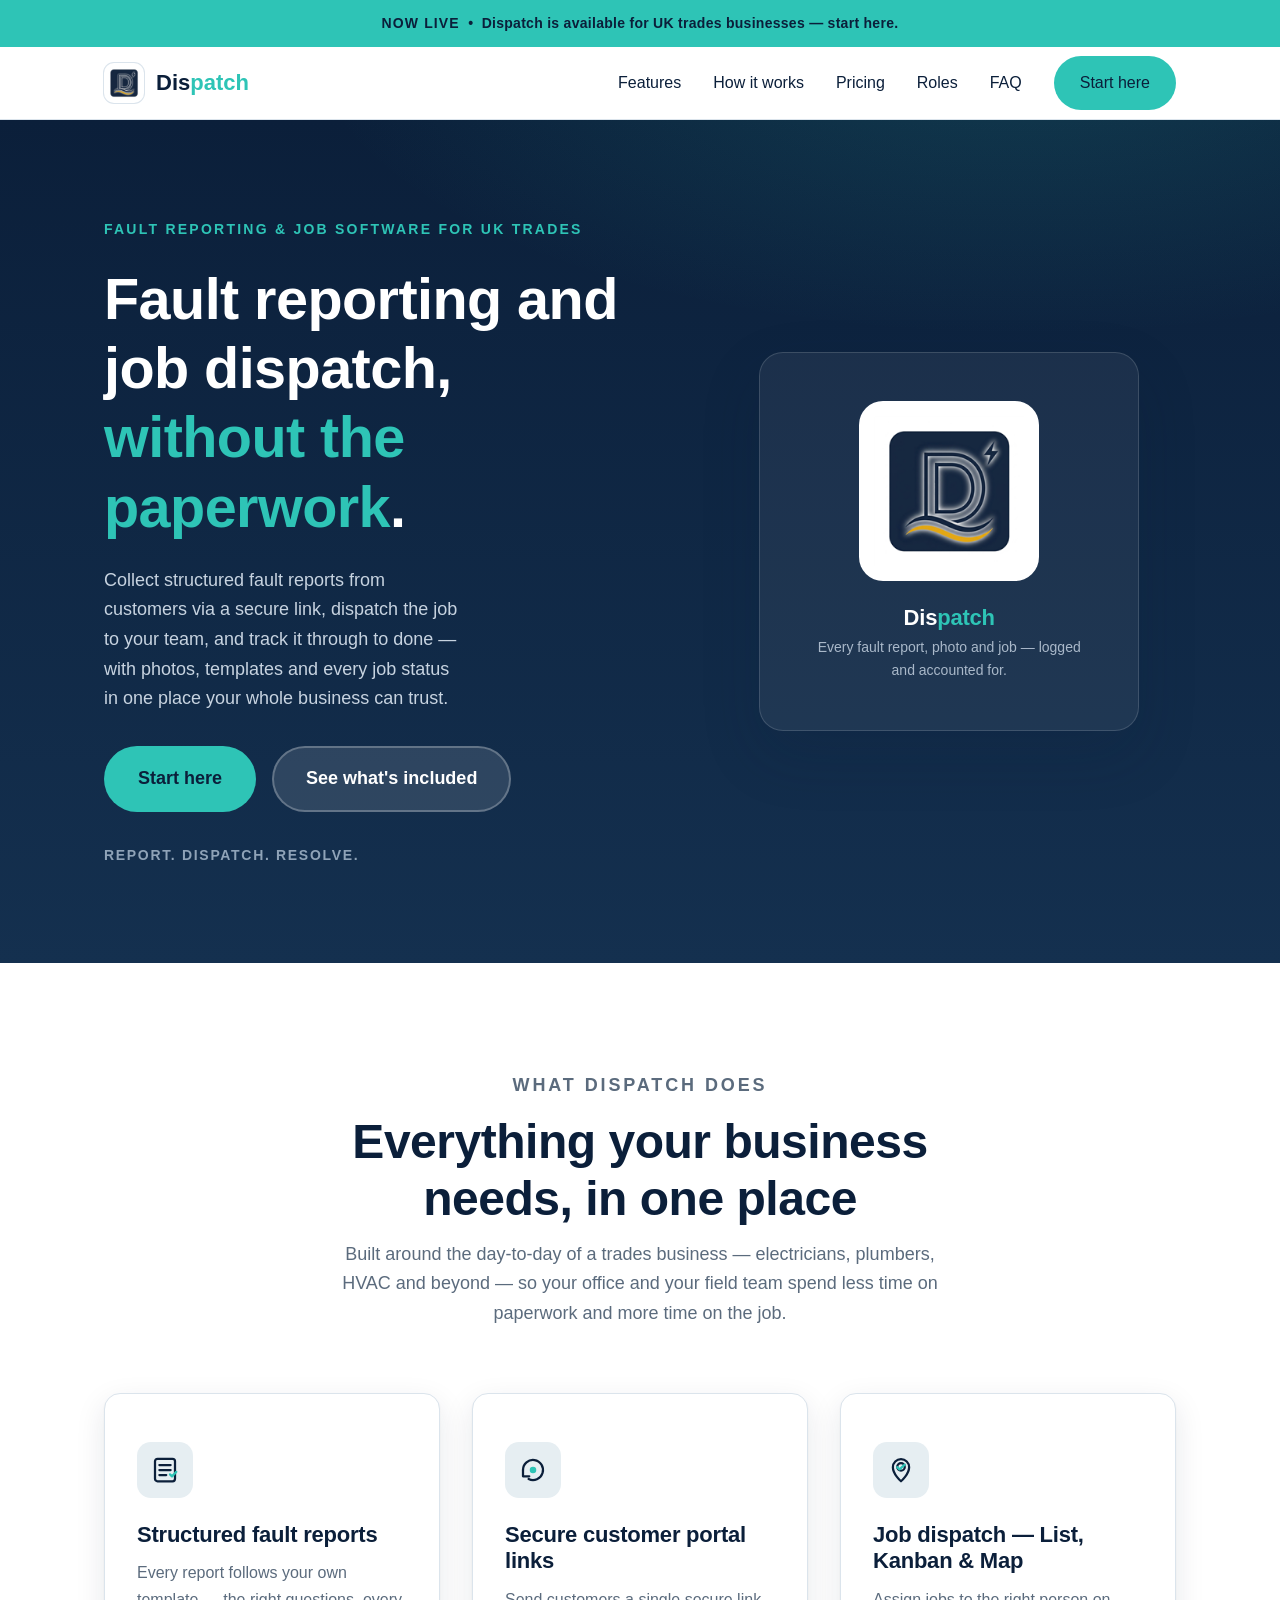
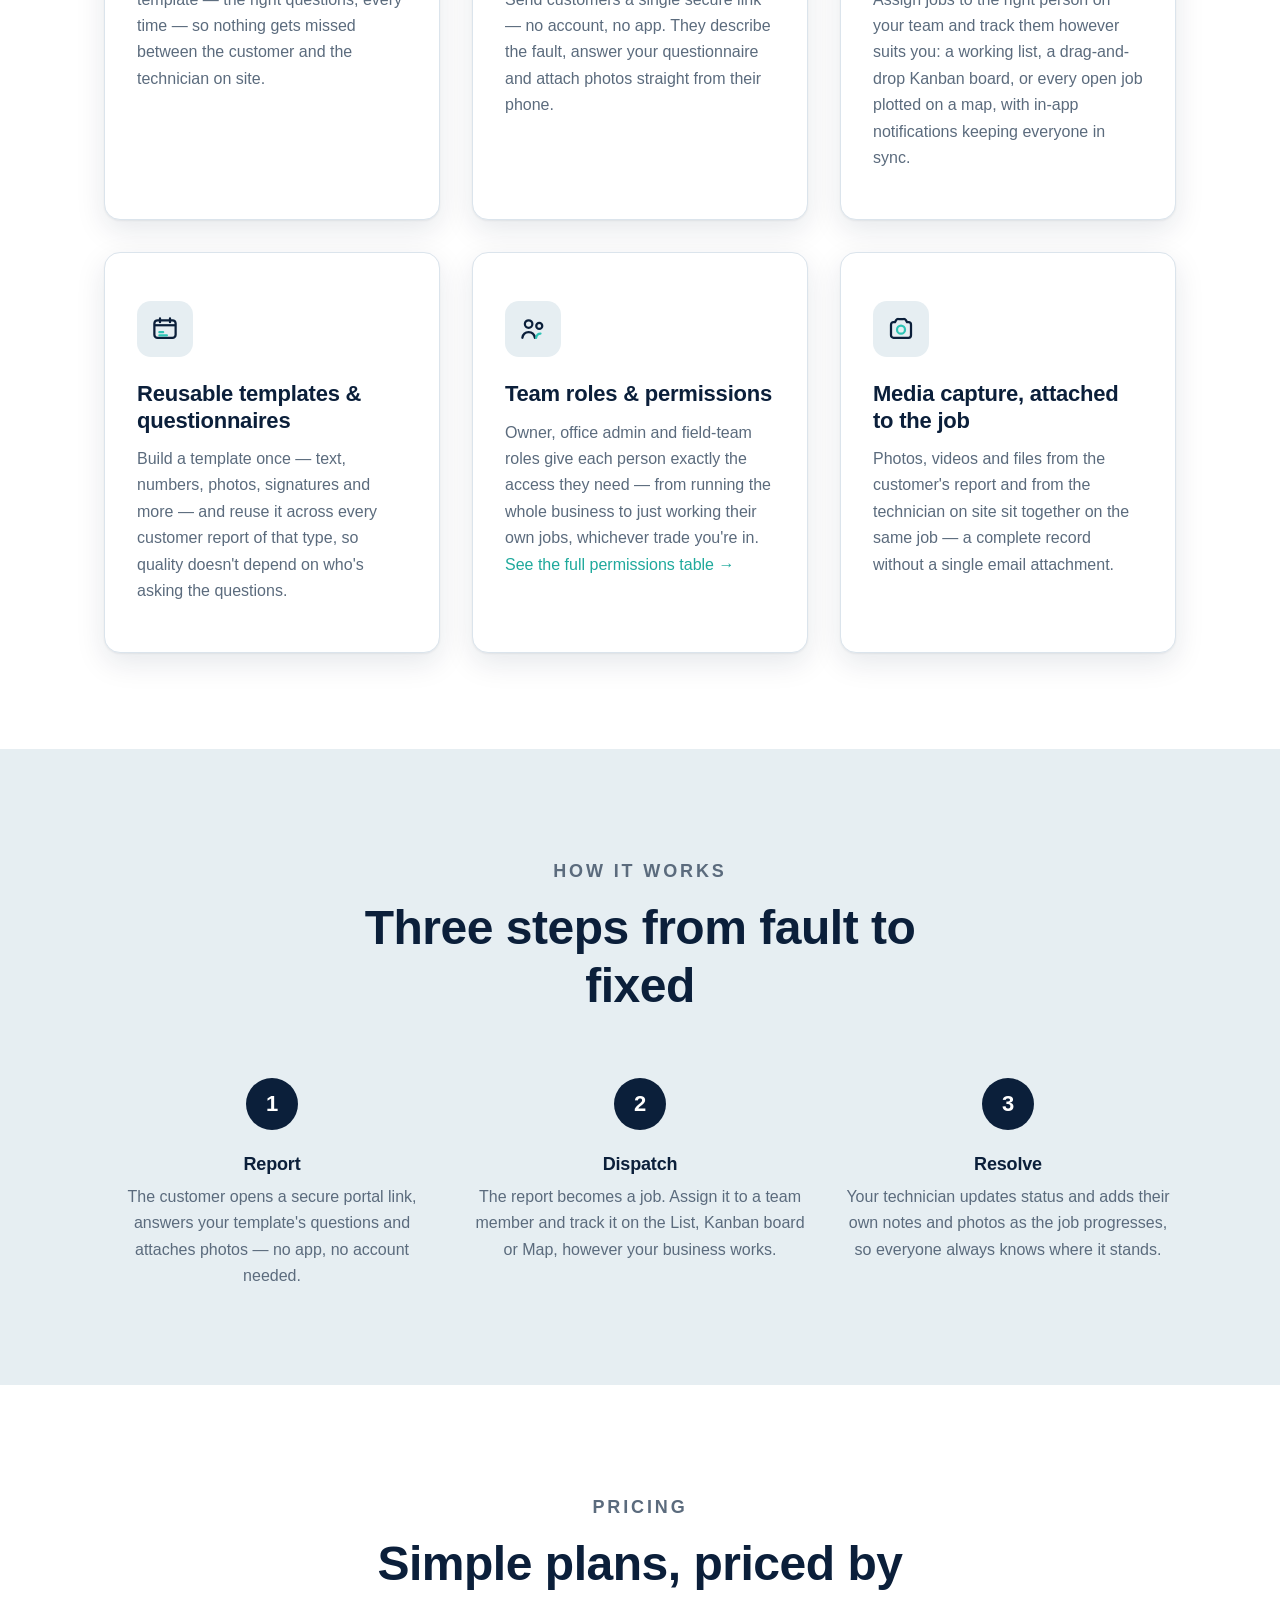
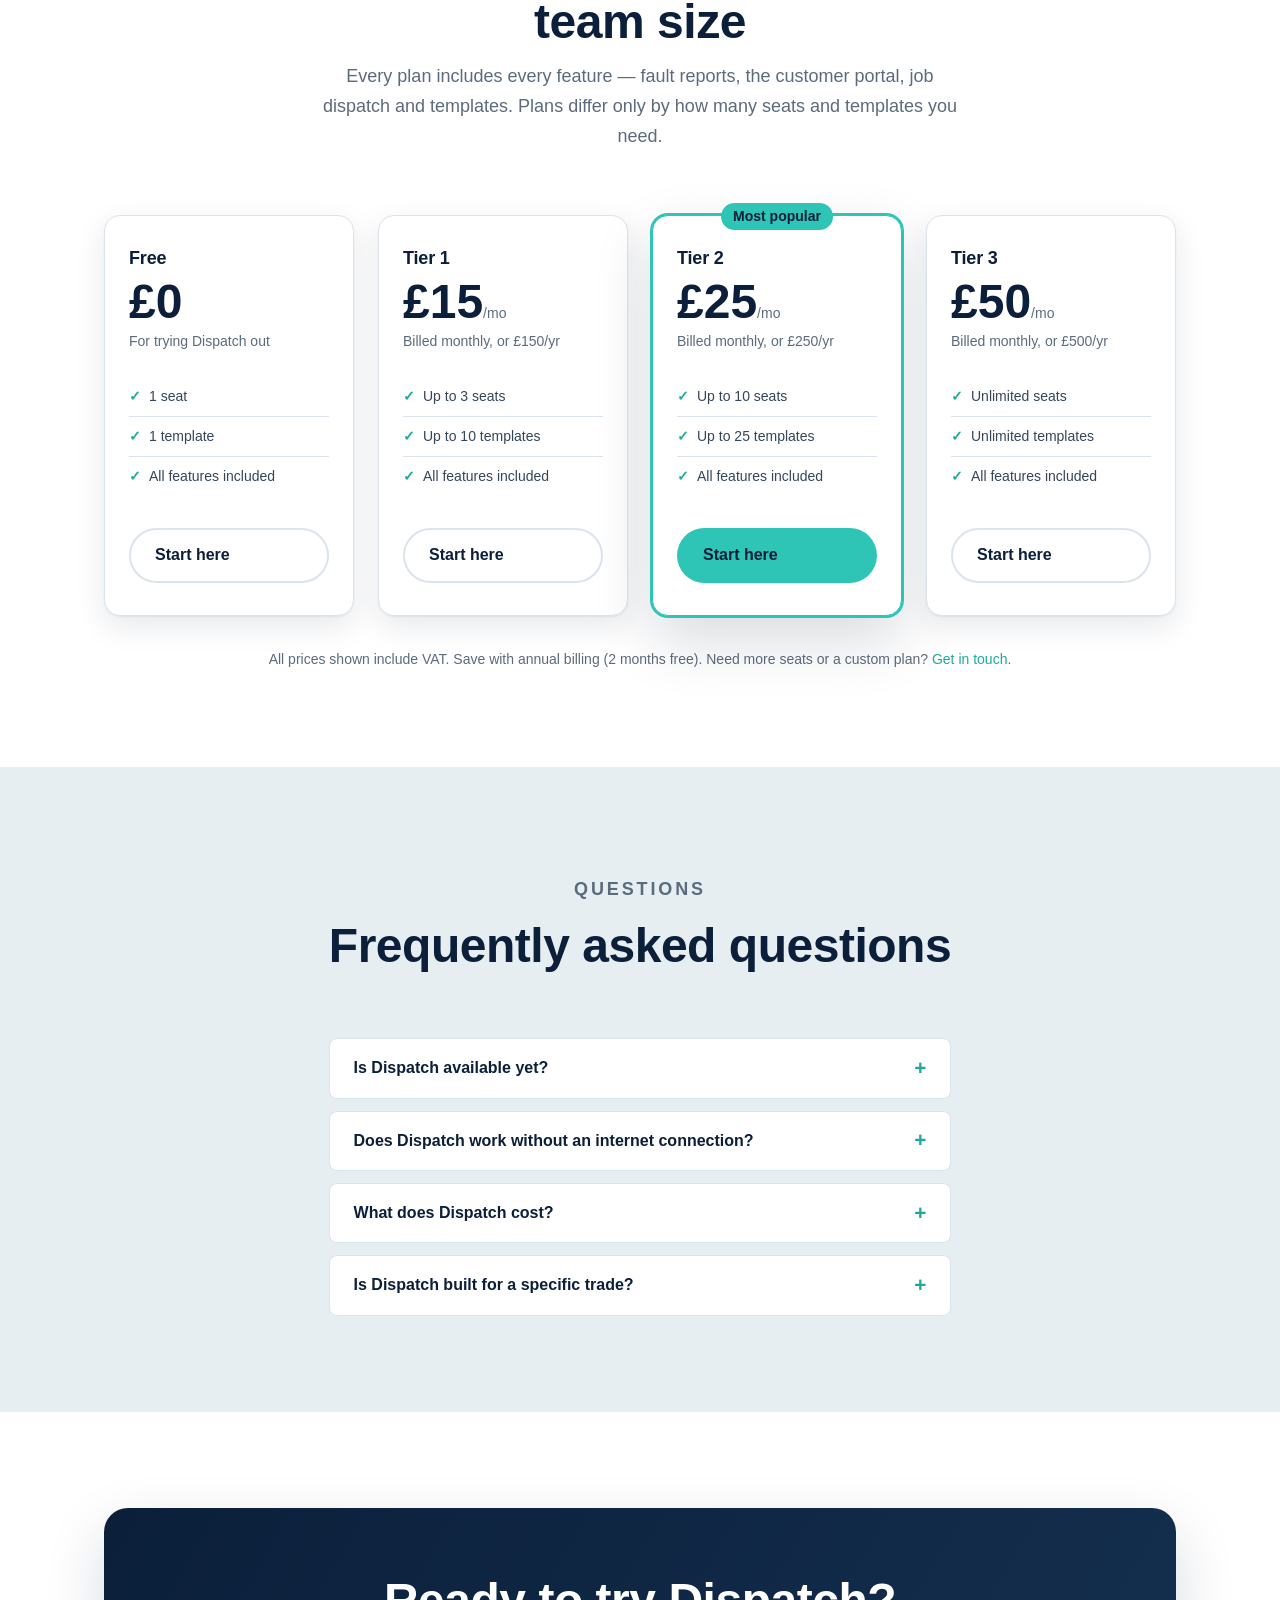
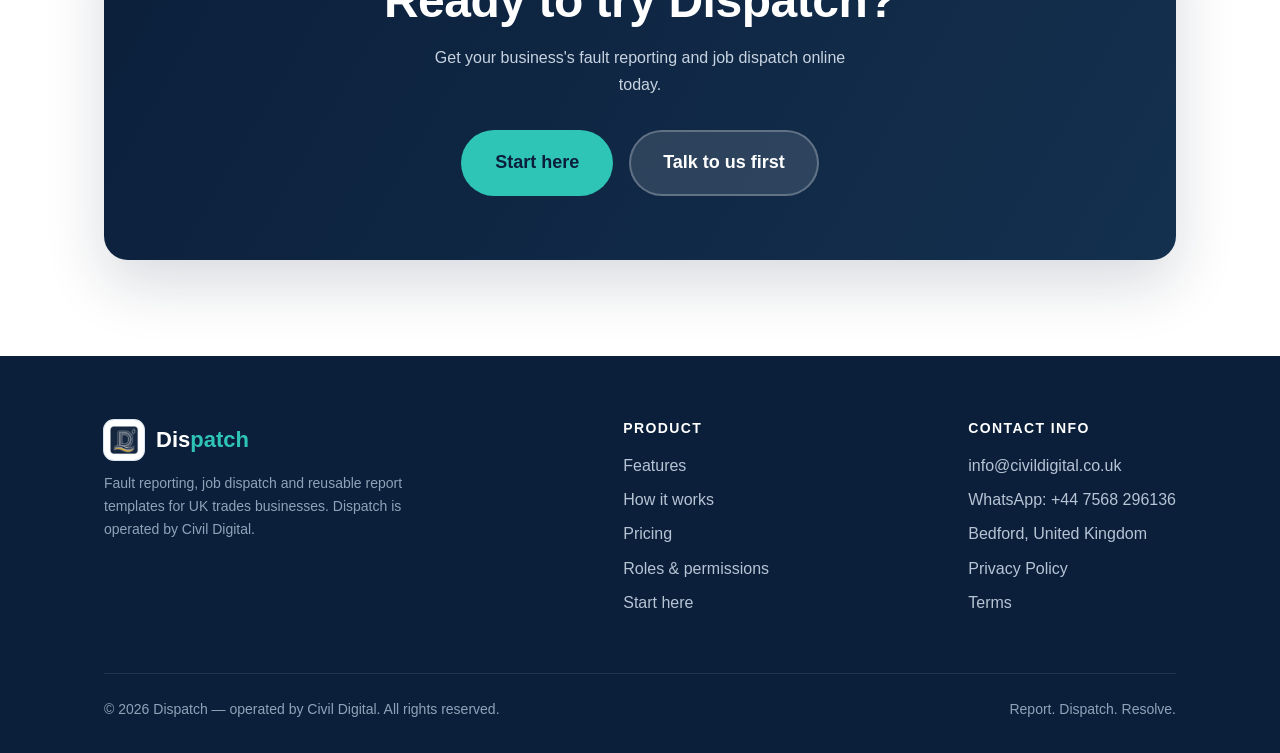
==== index.html @ bff3935f "Add Roles & Permissions page, sourced from the app's RBAC matrix New /roles/ page: role descriptions" ====
<!DOCTYPE html>
<html lang="en-GB">
<head>
  <meta charset="UTF-8">
  <meta name="viewport" content="width=device-width, initial-scale=1.0">
  <title>Fault Reporting &amp; Job Dispatch Software for Trades | Dispatch</title>
  <meta name="description" content="Dispatch is UK software for trades businesses — electricians, plumbers, HVAC and other field-service teams: structured customer fault reports, secure portal links, job dispatch with List, Kanban &amp; Map views, and reusable templates.">
  <link rel="canonical" href="https://dispatch.civildigital.co.uk/">
  <meta name="theme-color" content="#0B1F3A">

  <!-- Open Graph -->
  <meta property="og:type" content="website">
  <meta property="og:site_name" content="Dispatch">
  <meta property="og:locale" content="en_GB">
  <meta property="og:title" content="Dispatch — fault reporting &amp; job dispatch software for trades">
  <meta property="og:description" content="Structured fault reports, secure customer portal links, job dispatch (List, Kanban &amp; Map) and reusable templates — built for UK trades businesses.">
  <meta property="og:url" content="https://dispatch.civildigital.co.uk/">
  <meta property="og:image" content="https://dispatch.civildigital.co.uk/images/og-default.png">
  <meta property="og:image:type" content="image/png">
  <meta property="og:image:width" content="1200">
  <meta property="og:image:height" content="630">
  <meta property="og:image:alt" content="Dispatch — fault reporting and job dispatch software for trades">
  <meta name="twitter:card" content="summary_large_image">

  <link rel="icon" href="/images/favicon.png" type="image/png">
  <link rel="apple-touch-icon" href="/images/apple-touch-icon.png">
  <link rel="stylesheet" href="/assets/css/styles.css">
  <script type="application/ld+json">
  {
    "@context": "https://schema.org",
    "@type": "SoftwareApplication",
    "@id": "https://dispatch.civildigital.co.uk/#app",
    "name": "Dispatch",
    "url": "https://dispatch.civildigital.co.uk/",
    "applicationCategory": "BusinessApplication",
    "operatingSystem": "Web",
    "description": "Dispatch helps trades businesses — electricians, plumbers, HVAC and other field-service teams — collect structured customer fault reports, manage jobs (List, Kanban and Map), build reusable report templates, and coordinate teams with role-based access.",
    "slogan": "Report. Dispatch. Resolve.",
    "publisher": { "@id": "https://dispatch.civildigital.co.uk/#organization" }
  }
  </script>
  <script type="application/ld+json">
  {
    "@context": "https://schema.org",
    "@type": "WebSite",
    "@id": "https://dispatch.civildigital.co.uk/#website",
    "name": "Dispatch",
    "url": "https://dispatch.civildigital.co.uk/",
    "inLanguage": "en-GB",
    "publisher": { "@id": "https://dispatch.civildigital.co.uk/#organization" }
  }
  </script>
  <script type="application/ld+json">
  {
    "@context": "https://schema.org",
    "@type": "Organization",
    "@id": "https://dispatch.civildigital.co.uk/#organization",
    "name": "Civil Digital",
    "url": "https://civildigital.co.uk/",
    "logo": "https://dispatch.civildigital.co.uk/assets/brand/dispatch-logo.png",
    "email": "info@civildigital.co.uk",
    "telephone": "+44 7568 296136",
    "address": { "@type": "PostalAddress", "addressLocality": "Bedford", "addressCountry": "GB" },
    "sameAs": ["https://civildigital.co.uk/"]
  }
  </script>
  <script type="application/ld+json">
  {
    "@context": "https://schema.org",
    "@type": "FAQPage",
    "mainEntity": [
      {
        "@type": "Question",
        "name": "Is Dispatch available yet?",
        "acceptedAnswer": { "@type": "Answer", "text": "Yes — Dispatch is live. Start here and your business can be raising and dispatching fault reports today." }
      },
      {
        "@type": "Question",
        "name": "Does Dispatch work without an internet connection?",
        "acceptedAnswer": { "@type": "Answer", "text": "Dispatch is an online, browser-based application by design — there's no offline mode. Your team and customers need an internet connection to submit fault reports, view jobs or use the map, which keeps every report, photo and job update in sync across your business in real time." }
      },
      {
        "@type": "Question",
        "name": "What does Dispatch cost?",
        "acceptedAnswer": { "@type": "Answer", "text": "Dispatch has a free tier plus three paid tiers priced by number of seats and templates — see current plans and pricing on this page, or get in touch and we'll talk you through it." }
      },
      {
        "@type": "Question",
        "name": "Is Dispatch built for a specific trade?",
        "acceptedAnswer": { "@type": "Answer", "text": "No — Dispatch works for any field-service trade: electricians, plumbers, HVAC engineers and more. It's built around structured fault reports, job dispatch and reusable templates that adapt to how your business works, and it's operated by Civil Digital." }
      }
    ]
  }
  </script>
</head>
<body>
  <a class="skip-link" href="#main">Skip to main content</a>

  <!-- Now-live banner -->
  <div class="banner">
    <strong>Now live</strong> &nbsp;&bull;&nbsp; Dispatch is available for UK trades businesses — start here.
  </div>

  <header class="site-header">
    <div class="container nav">
      <a class="brand" href="/" aria-label="Dispatch home">
        <img class="brand__mark" src="/assets/brand/dispatch-logo-192.png" alt="" aria-hidden="true" width="40" height="40">
        <span class="brand__text">Dis<span class="log">patch</span></span>
      </a>
      <button class="nav__toggle" aria-expanded="false" aria-controls="primary-nav">
        <svg width="22" height="22" viewBox="0 0 24 24" fill="none" stroke="currentColor" stroke-width="2" aria-hidden="true"><line x1="3" y1="6" x2="21" y2="6"/><line x1="3" y1="12" x2="21" y2="12"/><line x1="3" y1="18" x2="21" y2="18"/></svg>
        <span class="visually-hidden">Menu</span>
      </button>
      <ul class="nav__links" id="primary-nav">
        <li><a href="#features">Features</a></li>
        <li><a href="#how">How it works</a></li>
        <li><a href="#pricing">Pricing</a></li>
        <li><a href="/roles/">Roles</a></li>
        <li><a href="#faq">FAQ</a></li>
        <li class="nav__cta"><a class="btn btn--primary" href="https://app.dispatch.civildigital.co.uk">Start here</a></li>
      </ul>
    </div>
  </header>

  <main id="main">

    <!-- Hero -->
    <section class="hero">
      <div class="container">
        <div class="hero__copy">
          <span class="eyebrow">Fault reporting &amp; job software for UK trades</span>
          <h1>Fault reporting and job dispatch, <span class="accent">without the paperwork</span>.</h1>
          <p class="hero__lead">Collect structured fault reports from customers via a secure link, dispatch the job to your team, and track it through to done — with photos, templates and every job status in one place your whole business can trust.</p>
          <div class="hero__actions">
            <a class="btn btn--primary btn--lg" href="https://app.dispatch.civildigital.co.uk">Start here</a>
            <a class="btn btn--ghost btn--lg" href="#features">See what's included</a>
          </div>
          <p class="hero__tagline">Report. Dispatch. Resolve.</p>
        </div>
        <div class="hero__art">
          <div class="hero-card">
            <div class="hero-card__mark">
              <img src="/assets/brand/dispatch-logo-192.png" alt="Dispatch logo" width="150" height="150">
            </div>
            <h3>Dis<span style="color:var(--teal)">patch</span></h3>
            <p>Every fault report, photo and job — logged and accounted for.</p>
          </div>
        </div>
      </div>
    </section>

    <!-- Features -->
    <section class="section" id="features" aria-labelledby="features-h">
      <div class="container">
        <div class="section-head">
          <p class="eyebrow">What Dispatch does</p>
          <h2 id="features-h">Everything your business needs, in one place</h2>
          <p>Built around the day-to-day of a trades business — electricians, plumbers, HVAC and beyond — so your office and your field team spend less time on paperwork and more time on the job.</p>
        </div>
        <div class="features">

          <article class="card">
            <span class="card__icon" aria-hidden="true">
              <svg viewBox="0 0 24 24" fill="none" xmlns="http://www.w3.org/2000/svg">
                <rect x="4" y="3" width="16" height="18" rx="2" stroke="#0B1F3A" stroke-width="1.8"/>
                <path d="M7.5 8h9M7.5 12h9M7.5 16h5.5" stroke="#0B1F3A" stroke-width="1.8" stroke-linecap="round"/>
                <path d="M16 15.5l1.6 1.6L21 13.5" stroke="#2EC4B6" stroke-width="1.8" stroke-linecap="round" stroke-linejoin="round"/>
              </svg>
            </span>
            <h3>Structured fault reports</h3>
            <p>Every report follows your own template — the right questions, every time — so nothing gets missed between the customer and the technician on site.</p>
          </article>

          <article class="card">
            <span class="card__icon" aria-hidden="true">
              <svg viewBox="0 0 24 24" fill="none" xmlns="http://www.w3.org/2000/svg">
                <path d="M4 12a8 8 0 1 1 4.5 7.2" stroke="#0B1F3A" stroke-width="1.8" stroke-linecap="round"/>
                <path d="M4 12v5h5" stroke="#0B1F3A" stroke-width="1.8" stroke-linecap="round" stroke-linejoin="round"/>
                <circle cx="12" cy="12" r="2.6" fill="#2EC4B6"/>
              </svg>
            </span>
            <h3>Secure customer portal links</h3>
            <p>Send customers a single secure link — no account, no app. They describe the fault, answer your questionnaire and attach photos straight from their phone.</p>
          </article>

          <article class="card">
            <span class="card__icon" aria-hidden="true">
              <svg viewBox="0 0 24 24" fill="none" xmlns="http://www.w3.org/2000/svg">
                <circle cx="12" cy="9.5" r="3" stroke="#0B1F3A" stroke-width="1.8"/>
                <path d="M12 21s6.5-5.6 6.5-11.2a6.5 6.5 0 1 0-13 0C5.5 15.4 12 21 12 21z" stroke="#0B1F3A" stroke-width="1.8" stroke-linejoin="round"/>
                <path d="M9 9.7l1.8 1.8L15 7.7" stroke="#2EC4B6" stroke-width="1.8" stroke-linecap="round" stroke-linejoin="round"/>
              </svg>
            </span>
            <h3>Job dispatch — List, Kanban &amp; Map</h3>
            <p>Assign jobs to the right person on your team and track them however suits you: a working list, a drag-and-drop Kanban board, or every open job plotted on a map, with in-app notifications keeping everyone in sync.</p>
          </article>

          <article class="card">
            <span class="card__icon" aria-hidden="true">
              <svg viewBox="0 0 24 24" fill="none" xmlns="http://www.w3.org/2000/svg">
                <rect x="3.5" y="5" width="17" height="14" rx="2.5" stroke="#0B1F3A" stroke-width="1.8"/>
                <path d="M3.5 9h17" stroke="#0B1F3A" stroke-width="1.8"/>
                <path d="M8 3.5v3M16 3.5v3" stroke="#0B1F3A" stroke-width="1.8" stroke-linecap="round"/>
                <path d="M7.5 14.5h3M7.5 17h6" stroke="#2EC4B6" stroke-width="1.8" stroke-linecap="round"/>
              </svg>
            </span>
            <h3>Reusable templates &amp; questionnaires</h3>
            <p>Build a template once — text, numbers, photos, signatures and more — and reuse it across every customer report of that type, so quality doesn't depend on who's asking the questions.</p>
          </article>

          <article class="card">
            <span class="card__icon" aria-hidden="true">
              <svg viewBox="0 0 24 24" fill="none" xmlns="http://www.w3.org/2000/svg">
                <circle cx="8.5" cy="8" r="3" stroke="#0B1F3A" stroke-width="1.8"/>
                <circle cx="17" cy="9.5" r="2.4" stroke="#0B1F3A" stroke-width="1.8"/>
                <path d="M3.5 19c.5-3 2.7-4.5 5-4.5s4.5 1.5 5 4.5" stroke="#0B1F3A" stroke-width="1.8" stroke-linecap="round"/>
                <path d="M14.5 19c.4-2.2 1.9-3.4 3.5-3.4" stroke="#2EC4B6" stroke-width="1.8" stroke-linecap="round"/>
              </svg>
            </span>
            <h3>Team roles &amp; permissions</h3>
            <p>Owner, office admin and field-team roles give each person exactly the access they need — from running the whole business to just working their own jobs, whichever trade you're in. <a href="/roles/">See the full permissions table →</a></p>
          </article>

          <article class="card">
            <span class="card__icon" aria-hidden="true">
              <svg viewBox="0 0 24 24" fill="none" xmlns="http://www.w3.org/2000/svg">
                <path d="M4 8.5A2 2 0 0 1 6 6.5h1.2l.9-1.6A2 2 0 0 1 9.85 4h4.3a2 2 0 0 1 1.75.9l.9 1.6H18a2 2 0 0 1 2 2V17a2 2 0 0 1-2 2H6a2 2 0 0 1-2-2V8.5z" stroke="#0B1F3A" stroke-width="1.8" stroke-linejoin="round"/>
                <circle cx="12" cy="12.5" r="3.2" stroke="#2EC4B6" stroke-width="1.8"/>
              </svg>
            </span>
            <h3>Media capture, attached to the job</h3>
            <p>Photos, videos and files from the customer's report and from the technician on site sit together on the same job — a complete record without a single email attachment.</p>
          </article>

        </div>
      </div>
    </section>

    <!-- How it works -->
    <section class="section section--tint" id="how" aria-labelledby="how-h">
      <div class="container">
        <div class="section-head">
          <p class="eyebrow">How it works</p>
          <h2 id="how-h">Three steps from fault to fixed</h2>
        </div>
        <div class="steps">
          <div class="step">
            <span class="step__num" aria-hidden="true">1</span>
            <h3>Report</h3>
            <p>The customer opens a secure portal link, answers your template's questions and attaches photos — no app, no account needed.</p>
          </div>
          <div class="step">
            <span class="step__num" aria-hidden="true">2</span>
            <h3>Dispatch</h3>
            <p>The report becomes a job. Assign it to a team member and track it on the List, Kanban board or Map, however your business works.</p>
          </div>
          <div class="step">
            <span class="step__num" aria-hidden="true">3</span>
            <h3>Resolve</h3>
            <p>Your technician updates status and adds their own notes and photos as the job progresses, so everyone always knows where it stands.</p>
          </div>
        </div>
      </div>
    </section>

    <!-- Pricing -->
    <section class="section" id="pricing" aria-labelledby="pricing-h">
      <div class="container">
        <div class="section-head">
          <p class="eyebrow">Pricing</p>
          <h2 id="pricing-h">Simple plans, priced by team size</h2>
          <p>Every plan includes every feature — fault reports, the customer portal, job dispatch and templates. Plans differ only by how many seats and templates you need.</p>
        </div>
        <div class="pricing-grid">

          <div class="price-card">
            <h3>Free</h3>
            <p class="price-card__amount">£0</p>
            <p class="price-card__note">For trying Dispatch out</p>
            <ul class="price-card__features">
              <li>1 seat</li>
              <li>1 template</li>
              <li>All features included</li>
            </ul>
            <a class="btn btn--secondary" href="https://app.dispatch.civildigital.co.uk">Start here</a>
          </div>

          <div class="price-card">
            <h3>Tier 1</h3>
            <p class="price-card__amount">£15<small>/mo</small></p>
            <p class="price-card__note">Billed monthly, or £150/yr</p>
            <ul class="price-card__features">
              <li>Up to 3 seats</li>
              <li>Up to 10 templates</li>
              <li>All features included</li>
            </ul>
            <a class="btn btn--secondary" href="https://app.dispatch.civildigital.co.uk">Start here</a>
          </div>

          <div class="price-card price-card--featured">
            <span class="price-card__badge">Most popular</span>
            <h3>Tier 2</h3>
            <p class="price-card__amount">£25<small>/mo</small></p>
            <p class="price-card__note">Billed monthly, or £250/yr</p>
            <ul class="price-card__features">
              <li>Up to 10 seats</li>
              <li>Up to 25 templates</li>
              <li>All features included</li>
            </ul>
            <a class="btn btn--primary" href="https://app.dispatch.civildigital.co.uk">Start here</a>
          </div>

          <div class="price-card">
            <h3>Tier 3</h3>
            <p class="price-card__amount">£50<small>/mo</small></p>
            <p class="price-card__note">Billed monthly, or £500/yr</p>
            <ul class="price-card__features">
              <li>Unlimited seats</li>
              <li>Unlimited templates</li>
              <li>All features included</li>
            </ul>
            <a class="btn btn--secondary" href="https://app.dispatch.civildigital.co.uk">Start here</a>
          </div>

        </div>
        <p class="pricing-note">All prices shown include VAT. Save with annual billing (2 months free). Need more seats or a custom plan? <a href="mailto:info@civildigital.co.uk">Get in touch</a>.</p>
      </div>
    </section>

    <!-- FAQ -->
    <section class="section section--tint" id="faq" aria-labelledby="faq-h">
      <div class="container">
        <div class="section-head">
          <p class="eyebrow">Questions</p>
          <h2 id="faq-h">Frequently asked questions</h2>
        </div>
        <div class="faq">
          <details>
            <summary>Is Dispatch available yet?</summary>
            <p>Yes — Dispatch is live. Start here and your business can be raising and dispatching fault reports today.</p>
          </details>
          <details>
            <summary>Does Dispatch work without an internet connection?</summary>
            <p>Dispatch is an online, browser-based application by design — there's no offline mode. Your team and customers need an internet connection to submit fault reports, view jobs or use the map, which keeps every report, photo and job update in sync across your business in real time.</p>
          </details>
          <details>
            <summary>What does Dispatch cost?</summary>
            <p>Dispatch has a free tier plus three paid tiers priced by number of seats and templates — see <a href="#pricing">current plans and pricing</a> above, or <a href="mailto:info@civildigital.co.uk">get in touch</a> and we'll talk you through it.</p>
          </details>
          <details>
            <summary>Is Dispatch built for a specific trade?</summary>
            <p>No — Dispatch works for any field-service trade: electricians, plumbers, HVAC engineers and more. It's built around structured fault reports, job dispatch and reusable templates that adapt to how your business works, and it's operated by Civil Digital.</p>
          </details>
        </div>
      </div>
    </section>

    <!-- CTA / start trial -->
    <section class="section" id="trial" aria-labelledby="trial-h">
      <div class="container">
        <div class="cta">
          <h2 id="trial-h">Ready to try Dispatch?</h2>
          <p>Get your business's fault reporting and job dispatch online today.</p>
          <div class="cta__actions">
            <a class="btn btn--primary btn--lg" href="https://app.dispatch.civildigital.co.uk">Start here</a>
            <a class="btn btn--ghost btn--lg" href="mailto:info@civildigital.co.uk">Talk to us first</a>
          </div>
        </div>
      </div>
    </section>

  </main>

  <footer class="site-footer">
    <div class="container">
      <div class="footer-grid">
        <div class="footer-brand">
          <a class="brand" href="/">
            <img class="brand__mark" src="/assets/brand/dispatch-logo-192.png" alt="" aria-hidden="true" width="36" height="36">
            <span class="brand__text">Dis<span class="log">patch</span></span>
          </a>
          <p>Fault reporting, job dispatch and reusable report templates for UK trades businesses. Dispatch is operated by Civil Digital.</p>
        </div>
        <nav aria-label="Product">
          <h2>Product</h2>
          <ul class="footer-links">
            <li><a href="#features">Features</a></li>
            <li><a href="#how">How it works</a></li>
            <li><a href="#pricing">Pricing</a></li>
            <li><a href="/roles/">Roles &amp; permissions</a></li>
            <li><a href="https://app.dispatch.civildigital.co.uk">Start here</a></li>
          </ul>
        </nav>
        <div>
          <h2>Contact Info</h2>
          <ul class="footer-links">
            <li><a href="mailto:info@civildigital.co.uk">info@civildigital.co.uk</a></li>
            <li><a href="https://wa.me/447568296136">WhatsApp: +44 7568 296136</a></li>
            <li>Bedford, United Kingdom</li>
            <li><a href="/privacy/">Privacy Policy</a></li>
            <li><a href="/terms/">Terms</a></li>
          </ul>
        </div>
      </div>
      <div class="footer-bottom">
        <p>&copy; <span id="year">2026</span> Dispatch — operated by Civil Digital. All rights reserved.</p>
        <p>Report. Dispatch. Resolve.</p>
      </div>
    </div>
  </footer>

  <script src="/assets/js/main.js" defer></script>
</body>
</html>
---- assets/css/styles.css ----
/* ==========================================================================
   Dispatch — Design System
   A product of Civil Digital. Follows the Civil Digital site conventions:
   token-driven, system font stack (no external fonts), accessible, fast.
   Brand: navy (--navy) + teal accent (--teal), on light mist neutrals.
   Tokens match the Dispatch app itself (see docs/adr/0002-design-tokens.md
   in the app repo), which carried BoatLog's brand across on purpose.
   ========================================================================== */

/* ---- Design tokens ------------------------------------------------------ */
:root {
  /* Brand */
  --navy:          #0B1F3A;   /* primary brand / ink */
  --navy-600:      #14304f;   /* gradient / hover */
  --teal:          #2EC4B6;   /* the single strong accent */
  --teal-dark:     #1fa99c;   /* hover / active / AA on white for text */
  --mist:          #E6EEF2;   /* light section wash */

  /* Ink & neutrals */
  --ink:           #0B1F3A;   /* headings / primary text */
  --body:          #33465a;   /* body text (AA on white) */
  --muted:         #5b6b7d;   /* secondary text */
  --line:          #dbe4ec;   /* borders / dividers */
  --surface:       #ffffff;
  --surface-alt:   #f5f8fb;   /* alternating section bg */
  --surface-deep:  #0B1F3A;   /* dark footer / hero */

  /* Feedback */
  --focus:         #1fa99c;
  --success:       #1fa99c;
  --error:         #b91c1c;

  /* Typography — system stack for performance */
  --font-sans: -apple-system, BlinkMacSystemFont, "Segoe UI", Roboto, Helvetica,
               Arial, "Apple Color Emoji", "Segoe UI Emoji", sans-serif;
  --fs-300: 0.875rem;
  --fs-400: 1rem;
  --fs-500: 1.125rem;
  --fs-600: 1.375rem;
  --fs-700: clamp(1.5rem, 3.5vw, 2rem);
  --fs-800: clamp(2rem, 5vw, 3rem);
  --fs-900: clamp(2.4rem, 6vw, 3.6rem);

  /* Spacing scale */
  --sp-1: 0.25rem; --sp-2: 0.5rem; --sp-3: 0.75rem; --sp-4: 1rem;
  --sp-5: 1.5rem;  --sp-6: 2rem;   --sp-7: 3rem;    --sp-8: 4rem;
  --sp-9: 6rem;

  /* Other */
  --radius:    16px;
  --radius-sm: 8px;
  --radius-pill: 999px;
  --shadow:    0 1px 2px rgba(11,31,58,.06), 0 10px 30px rgba(11,31,58,.10);
  --shadow-lg: 0 24px 60px rgba(11,31,58,.16);
  --maxw:      1120px;
  --maxw-prose: 70ch;
}

/* ---- Reset / base ------------------------------------------------------- */
*, *::before, *::after { box-sizing: border-box; }
* { margin: 0; }

html { scroll-behavior: smooth; -webkit-text-size-adjust: 100%; }
@media (prefers-reduced-motion: reduce) {
  html { scroll-behavior: auto; }
  *, *::before, *::after { animation-duration: .01ms !important; transition-duration: .01ms !important; }
}

html, body { max-width: 100%; overflow-x: hidden; }

body {
  font-family: var(--font-sans);
  font-size: var(--fs-400);
  line-height: 1.65;
  color: var(--body);
  background: var(--surface);
  -webkit-font-smoothing: antialiased;
  text-rendering: optimizeLegibility;
}

img, svg { display: block; max-width: 100%; }
table, pre, iframe { max-width: 100%; }
a { color: var(--teal-dark); text-decoration: none; }
a:hover { text-decoration: underline; }

h1, h2, h3, h4 { color: var(--ink); line-height: 1.2; font-weight: 700; letter-spacing: -0.01em; }
h1 { font-size: var(--fs-900); }
h2 { font-size: var(--fs-800); }
h3 { font-size: var(--fs-600); }
h4 { font-size: var(--fs-500); }

:focus-visible { outline: 3px solid var(--focus); outline-offset: 2px; }

/* ---- Accessibility helpers --------------------------------------------- */
.skip-link {
  position: absolute; left: var(--sp-2); top: -3rem;
  background: var(--teal); color: var(--navy); padding: var(--sp-2) var(--sp-4);
  border-radius: var(--radius-sm); z-index: 200; transition: top .15s ease; font-weight: 600;
}
.skip-link:focus { top: var(--sp-2); text-decoration: none; }

.visually-hidden {
  position: absolute; width: 1px; height: 1px; padding: 0; margin: -1px;
  overflow: hidden; clip: rect(0 0 0 0); white-space: nowrap; border: 0;
}

/* ---- Layout ------------------------------------------------------------- */
.container { width: 100%; max-width: var(--maxw); margin: 0 auto; padding: 0 var(--sp-5); }
.section { padding: var(--sp-9) 0; }
.section--tint { background: var(--mist); }
.text-center { text-align: center; }

.eyebrow {
  text-transform: uppercase; letter-spacing: .16em;
  font-size: var(--fs-300); font-weight: 700; color: var(--teal-dark);
}

.section-head { max-width: 640px; margin: 0 auto var(--sp-8); text-align: center; }
.section-head h2 { margin-top: var(--sp-3); }
.section-head p { color: var(--muted); font-size: var(--fs-500); margin: var(--sp-3) auto 0; }

/* ---- Buttons ------------------------------------------------------------ */
.btn {
  display: inline-block; border-radius: var(--radius-pill);
  padding: var(--sp-3) var(--sp-5); font-weight: 600; font-size: var(--fs-400);
  cursor: pointer; border: 2px solid transparent;
  transition: transform .15s ease, box-shadow .15s ease, background .15s ease, color .15s ease;
}
.btn:hover { text-decoration: none; transform: translateY(-1px); }
.btn--primary   { background: var(--teal); color: var(--navy); }
.btn--primary:hover { background: var(--teal-dark); color: #fff; }
.btn--secondary { background: transparent; color: var(--navy); border-color: var(--line); }
.btn--secondary:hover { border-color: var(--teal); color: var(--teal-dark); }
.btn--ghost { background: rgba(255,255,255,.12); color: #fff; border-color: rgba(255,255,255,.25); }
.btn--ghost:hover { background: rgba(255,255,255,.2); color: #fff; }
.btn--lg { padding: var(--sp-4) var(--sp-6); font-size: var(--fs-500); }

/* ---- Coming-soon / status banner ----------------------------------------- */
.banner {
  background: var(--teal); color: var(--navy);
  text-align: center; font-weight: 600; font-size: var(--fs-300);
  padding: var(--sp-3) var(--sp-4); letter-spacing: .02em;
}
.banner strong { text-transform: uppercase; letter-spacing: .08em; }

/* ---- Header / nav ------------------------------------------------------- */
.site-header {
  position: sticky; top: 0; z-index: 20;
  background: rgba(255,255,255,.9); backdrop-filter: blur(10px);
  border-bottom: 1px solid var(--line);
}
.site-header .nav {
  display: flex; align-items: center; justify-content: space-between; height: 72px;
}
.brand { display: flex; align-items: center; gap: var(--sp-3); font-weight: 700; font-size: var(--fs-600); color: var(--navy); }
.brand:hover { text-decoration: none; }
.brand__mark {
  width: 40px; height: 40px; border-radius: 10px; background: #fff;
  display: flex; align-items: center; justify-content: center;
  padding: 3px; flex-shrink: 0; box-shadow: 0 0 0 1px var(--line);
}
.brand__mark img { width: 100%; height: 100%; object-fit: contain; border-radius: 6px; }
.brand__text .log { color: var(--teal); }

.nav__toggle {
  display: none; background: none; border: 0; color: var(--navy);
  padding: var(--sp-2); cursor: pointer; border-radius: var(--radius-sm);
}
.nav__links { display: flex; align-items: center; gap: var(--sp-6); list-style: none; padding: 0; }
.nav__links a { color: var(--navy); font-weight: 500; }
.nav__links a:hover { color: var(--teal-dark); text-decoration: none; }

/* ---- Hero --------------------------------------------------------------- */
.hero {
  position: relative; color: #fff; overflow: hidden;
  background:
    radial-gradient(1200px 500px at 80% -10%, rgba(46,196,182,.18), transparent 60%),
    linear-gradient(180deg, var(--navy) 0%, var(--navy-600) 100%);
}
.hero .container {
  display: grid; grid-template-columns: 1.1fr .9fr; gap: var(--sp-8);
  align-items: center; padding-top: var(--sp-9); padding-bottom: var(--sp-9);
}
.hero h1 { color: #fff; }
.hero h1 .accent { color: var(--teal); }
.hero .eyebrow { display: inline-block; margin-bottom: var(--sp-5); color: var(--teal); }
.hero__lead { font-size: var(--fs-500); color: #c7d3e0; max-width: 36ch; margin: var(--sp-5) 0 var(--sp-6); }
.hero__actions { display: flex; gap: var(--sp-4); flex-wrap: wrap; }
.hero__tagline {
  margin-top: var(--sp-6); text-transform: uppercase; letter-spacing: .12em;
  font-size: var(--fs-300); color: #8fa3b8; font-weight: 600;
}
.hero__art { display: flex; justify-content: center; }
.hero-card {
  background: rgba(255,255,255,.06); border: 1px solid rgba(255,255,255,.14);
  border-radius: 24px; padding: var(--sp-7); width: 100%; max-width: 380px;
  text-align: center; box-shadow: var(--shadow-lg);
}
.hero-card__mark {
  background: #fff; border-radius: 24px; width: 180px; height: 180px;
  margin: 0 auto var(--sp-5); display: flex; align-items: center; justify-content: center;
}
.hero-card__mark img { width: 150px; height: 150px; object-fit: contain; }
.hero-card h3 { color: #fff; margin-bottom: var(--sp-1); }
.hero-card p { color: #a9b8c9; font-size: var(--fs-300); margin: 0; }

/* ---- Feature cards ------------------------------------------------------ */
.features { display: grid; grid-template-columns: repeat(3, 1fr); gap: var(--sp-6); }
.card {
  background: var(--surface); border: 1px solid var(--line);
  border-radius: var(--radius); padding: var(--sp-7) var(--sp-6); box-shadow: var(--shadow);
  transition: transform .18s ease, box-shadow .18s ease;
}
.card:hover { transform: translateY(-4px); box-shadow: var(--shadow-lg); }
.card__icon {
  width: 56px; height: 56px; border-radius: 14px; background: var(--mist);
  display: flex; align-items: center; justify-content: center; margin-bottom: var(--sp-5);
}
.card__icon svg { width: 30px; height: 30px; }
.card h3 { font-size: var(--fs-600); color: var(--navy); margin-bottom: var(--sp-3); }
.card p { color: var(--muted); margin: 0; }

/* ---- Steps -------------------------------------------------------------- */
.steps { display: grid; grid-template-columns: repeat(3, 1fr); gap: var(--sp-6); }
.step { text-align: center; }
.step__num {
  width: 52px; height: 52px; margin: 0 auto var(--sp-5); border-radius: 50%;
  background: var(--navy); color: #fff; font-weight: 700; font-size: var(--fs-600);
  display: flex; align-items: center; justify-content: center;
}
.step h3 { color: var(--navy); font-size: var(--fs-500); margin-bottom: var(--sp-2); }
.step p { color: var(--muted); margin: 0 auto; }

/* ---- Pricing -------------------------------------------------------------- */
.pricing-grid { display: grid; grid-template-columns: repeat(4, 1fr); gap: var(--sp-5); align-items: stretch; }
.price-card {
  background: var(--surface); border: 1px solid var(--line); border-radius: var(--radius);
  padding: var(--sp-6) var(--sp-5); box-shadow: var(--shadow); display: flex; flex-direction: column;
  position: relative;
}
.price-card--featured { border-color: var(--teal); box-shadow: 0 0 0 2px var(--teal), var(--shadow-lg); }
.price-card__badge {
  position: absolute; top: -13px; left: 50%; transform: translateX(-50%);
  background: var(--teal); color: var(--navy); font-size: var(--fs-300); font-weight: 700;
  padding: 2px var(--sp-3); border-radius: var(--radius-pill); white-space: nowrap;
}
.price-card h3 { font-size: var(--fs-500); color: var(--navy); margin-bottom: var(--sp-2); }
.price-card__amount { font-size: var(--fs-800); color: var(--ink); font-weight: 800; line-height: 1; margin-bottom: var(--sp-1); }
.price-card__amount small { font-size: var(--fs-300); color: var(--muted); font-weight: 500; }
.price-card__note { color: var(--muted); font-size: var(--fs-300); margin-bottom: var(--sp-5); }
.price-card__features { list-style: none; padding: 0; margin: 0 0 var(--sp-6); flex-grow: 1; }
.price-card__features li {
  padding: var(--sp-2) 0; color: var(--body); font-size: var(--fs-300);
  border-top: 1px solid var(--line); display: flex; gap: var(--sp-2);
}
.price-card__features li:first-child { border-top: 0; }
.price-card__features li::before { content: "✓"; color: var(--teal-dark); font-weight: 700; flex-shrink: 0; }
.pricing-note { text-align: center; color: var(--muted); font-size: var(--fs-300); margin-top: var(--sp-6); }

/* ---- CTA / start trial ---------------------------------------------------- */
.cta {
  background: linear-gradient(120deg, var(--navy), var(--navy-600)); color: #fff;
  border-radius: 24px; padding: var(--sp-8) var(--sp-7); text-align: center; box-shadow: var(--shadow-lg);
}
.cta h2 { color: #fff; }
.cta p { color: #c7d3e0; max-width: 48ch; margin: var(--sp-4) auto var(--sp-6); }
.cta__actions { display: flex; gap: var(--sp-4); flex-wrap: wrap; justify-content: center; }

/* ---- Footer ------------------------------------------------------------- */
.site-footer { background: var(--navy); color: #b6c4d4; padding: var(--sp-8) 0 var(--sp-6); }
.footer-grid { display: flex; justify-content: space-between; align-items: flex-start; gap: var(--sp-8); flex-wrap: wrap; }
.footer-brand { max-width: 320px; }
.footer-brand .brand { color: #fff; margin-bottom: var(--sp-3); }
.footer-brand .brand .log { color: var(--teal); }
.footer-brand p { color: #8fa3b8; font-size: var(--fs-300); }
.site-footer nav h2, .site-footer div h2 { color: #fff; font-size: var(--fs-300); text-transform: uppercase; letter-spacing: .1em; margin-bottom: var(--sp-4); }
.footer-links { list-style: none; padding: 0; }
.footer-links li { margin-bottom: var(--sp-2); }
.footer-links a { color: #b6c4d4; }
.footer-links a:hover { color: var(--teal); text-decoration: none; }
.footer-bottom {
  border-top: 1px solid rgba(255,255,255,.1); margin-top: var(--sp-7); padding-top: var(--sp-5);
  display: flex; justify-content: space-between; gap: var(--sp-4); flex-wrap: wrap;
  font-size: var(--fs-300); color: #8fa3b8;
}

/* ---- Legal / prose page ------------------------------------------------- */
.page-head { background: linear-gradient(180deg, var(--navy), var(--navy-600)); color: #fff; padding: var(--sp-8) 0; }
.page-head h1 { color: #fff; }
.page-head p { color: #c7d3e0; margin: var(--sp-3) 0 0; }
.page-head .breadcrumb { color: #8fa3b8; font-size: var(--fs-300); margin-bottom: var(--sp-4); }
.page-head .breadcrumb a { color: #c7d3e0; }
.prose { max-width: var(--maxw-prose); margin: 0 auto; }
.prose h2 { color: var(--navy); font-size: var(--fs-600); margin-top: var(--sp-7); }
.prose h2:first-of-type { margin-top: 0; }
.prose p, .prose li { color: var(--body); }
.prose ul { padding-left: var(--sp-5); margin-top: var(--sp-3); }
.prose li { margin-bottom: var(--sp-2); }
.prose .updated { color: var(--muted); font-style: italic; margin-bottom: var(--sp-6); }
.callout {
  background: var(--mist); border-left: 4px solid var(--teal); border-radius: var(--radius-sm);
  padding: var(--sp-4) var(--sp-5); color: var(--body); margin: var(--sp-6) 0;
}

/* ---- Roles & permissions table -------------------------------------------- */
.role-cards { display: grid; grid-template-columns: repeat(3, 1fr); gap: var(--sp-6); margin-bottom: var(--sp-9); }
.perm-group + .perm-group { margin-top: var(--sp-8); }
.perm-group h2 { margin-bottom: var(--sp-4); }
.table-wrap { overflow-x: auto; margin: 0 0 var(--sp-5); -webkit-overflow-scrolling: touch; }
.data-table { width: 100%; min-width: 40rem; border-collapse: collapse; text-align: left; }
.data-table thead th {
  border-bottom: 1px solid var(--line); padding: var(--sp-3) var(--sp-3) var(--sp-2);
  font-size: var(--fs-300); font-weight: 700; color: var(--navy);
}
.data-table th[scope="row"] {
  border-bottom: 1px solid var(--line); padding: var(--sp-4) var(--sp-3) var(--sp-4) 0;
  font-weight: 400; text-align: left; vertical-align: top; min-width: 14rem;
}
.data-table tbody tr:last-child th[scope="row"],
.data-table tbody tr:last-child td { border-bottom: 0; }
.perm-label { display: block; font-size: var(--fs-400); font-weight: 600; color: var(--navy); }
.perm-desc { display: block; margin-top: 2px; font-size: var(--fs-300); color: var(--muted); }
.data-table td.role-col, .data-table th.role-col {
  width: 8.5rem; text-align: center; vertical-align: top;
  border-bottom: 1px solid var(--line); padding: var(--sp-4) var(--sp-2);
}
.tick-yes { font-size: 1.2em; font-weight: 700; color: var(--teal-dark); }
.tick-no { font-size: 1.2em; color: var(--muted); }
.own-only { display: block; margin-top: 2px; font-size: 0.75rem; color: var(--muted); }

/* ---- FAQ (native details/summary, no JS needed) -------------------------- */
.faq { max-width: var(--maxw-prose); margin: 0 auto; display: grid; gap: var(--sp-3); }
.faq details {
  background: var(--surface); border: 1px solid var(--line); border-radius: var(--radius-sm);
  padding: var(--sp-4) var(--sp-5);
}
.faq summary {
  cursor: pointer; font-weight: 600; color: var(--navy); list-style: none;
  display: flex; align-items: center; justify-content: space-between; gap: var(--sp-3);
}
.faq summary::-webkit-details-marker { display: none; }
.faq summary::after {
  content: "+"; font-size: 1.3em; line-height: 1; color: var(--teal-dark); flex-shrink: 0;
  transition: transform .15s ease;
}
.faq details[open] summary::after { transform: rotate(45deg); }
.faq details p { margin-top: var(--sp-3); color: var(--body); }

/* ---- Responsive ----------------------------------------------------------- */
@media (max-width: 980px) {
  .pricing-grid { grid-template-columns: repeat(2, 1fr); }
}
@media (max-width: 860px) {
  .hero .container { grid-template-columns: 1fr; padding-top: var(--sp-7); padding-bottom: var(--sp-7); }
  .hero__art { order: -1; }
  .features, .steps, .role-cards { grid-template-columns: 1fr; }
  .pricing-grid { grid-template-columns: 1fr; }

  .nav__toggle { display: inline-flex; }
  .nav__links {
    position: absolute; left: 0; right: 0; top: 72px;
    flex-direction: column; align-items: stretch; gap: 0;
    background: #fff; border-bottom: 1px solid var(--line);
    padding: var(--sp-3) var(--sp-5); box-shadow: var(--shadow);
    display: none;
  }
  .nav__links.is-open { display: flex; }
  .nav__links li { padding: var(--sp-2) 0; }
}
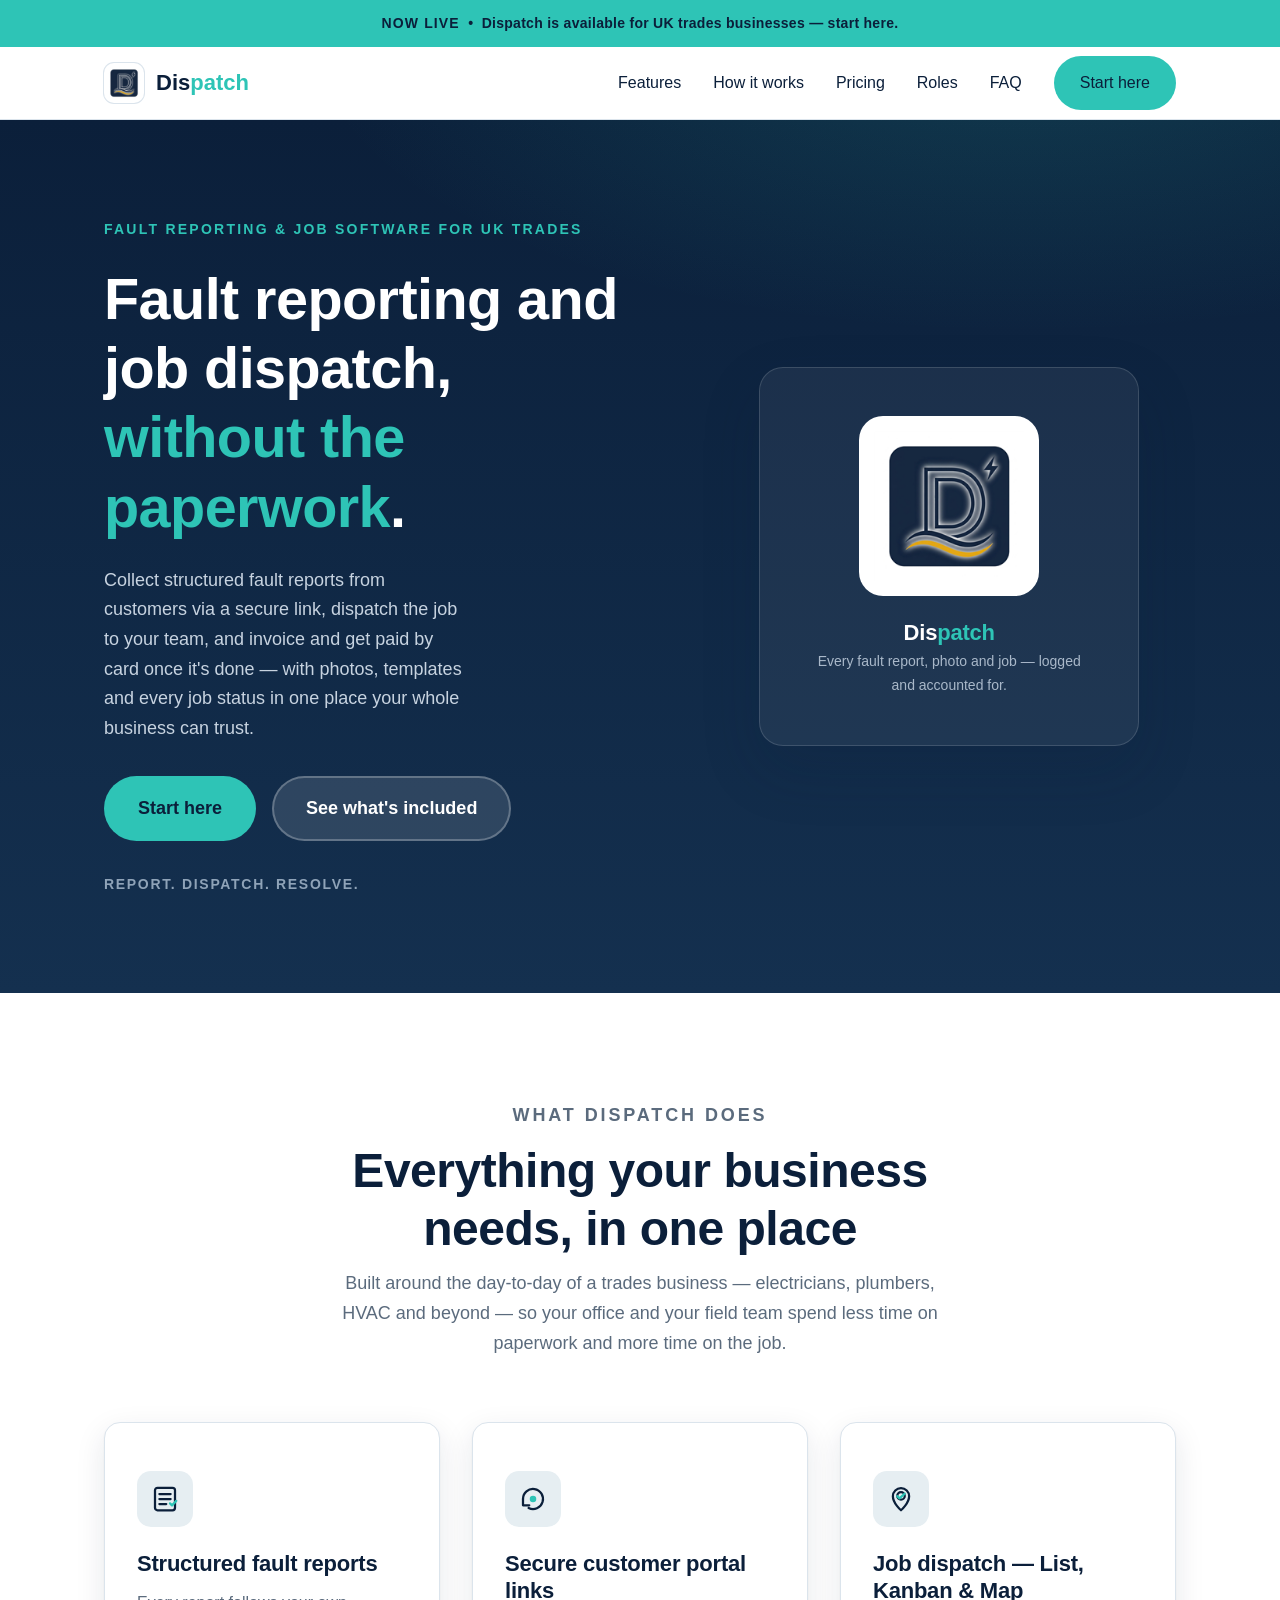
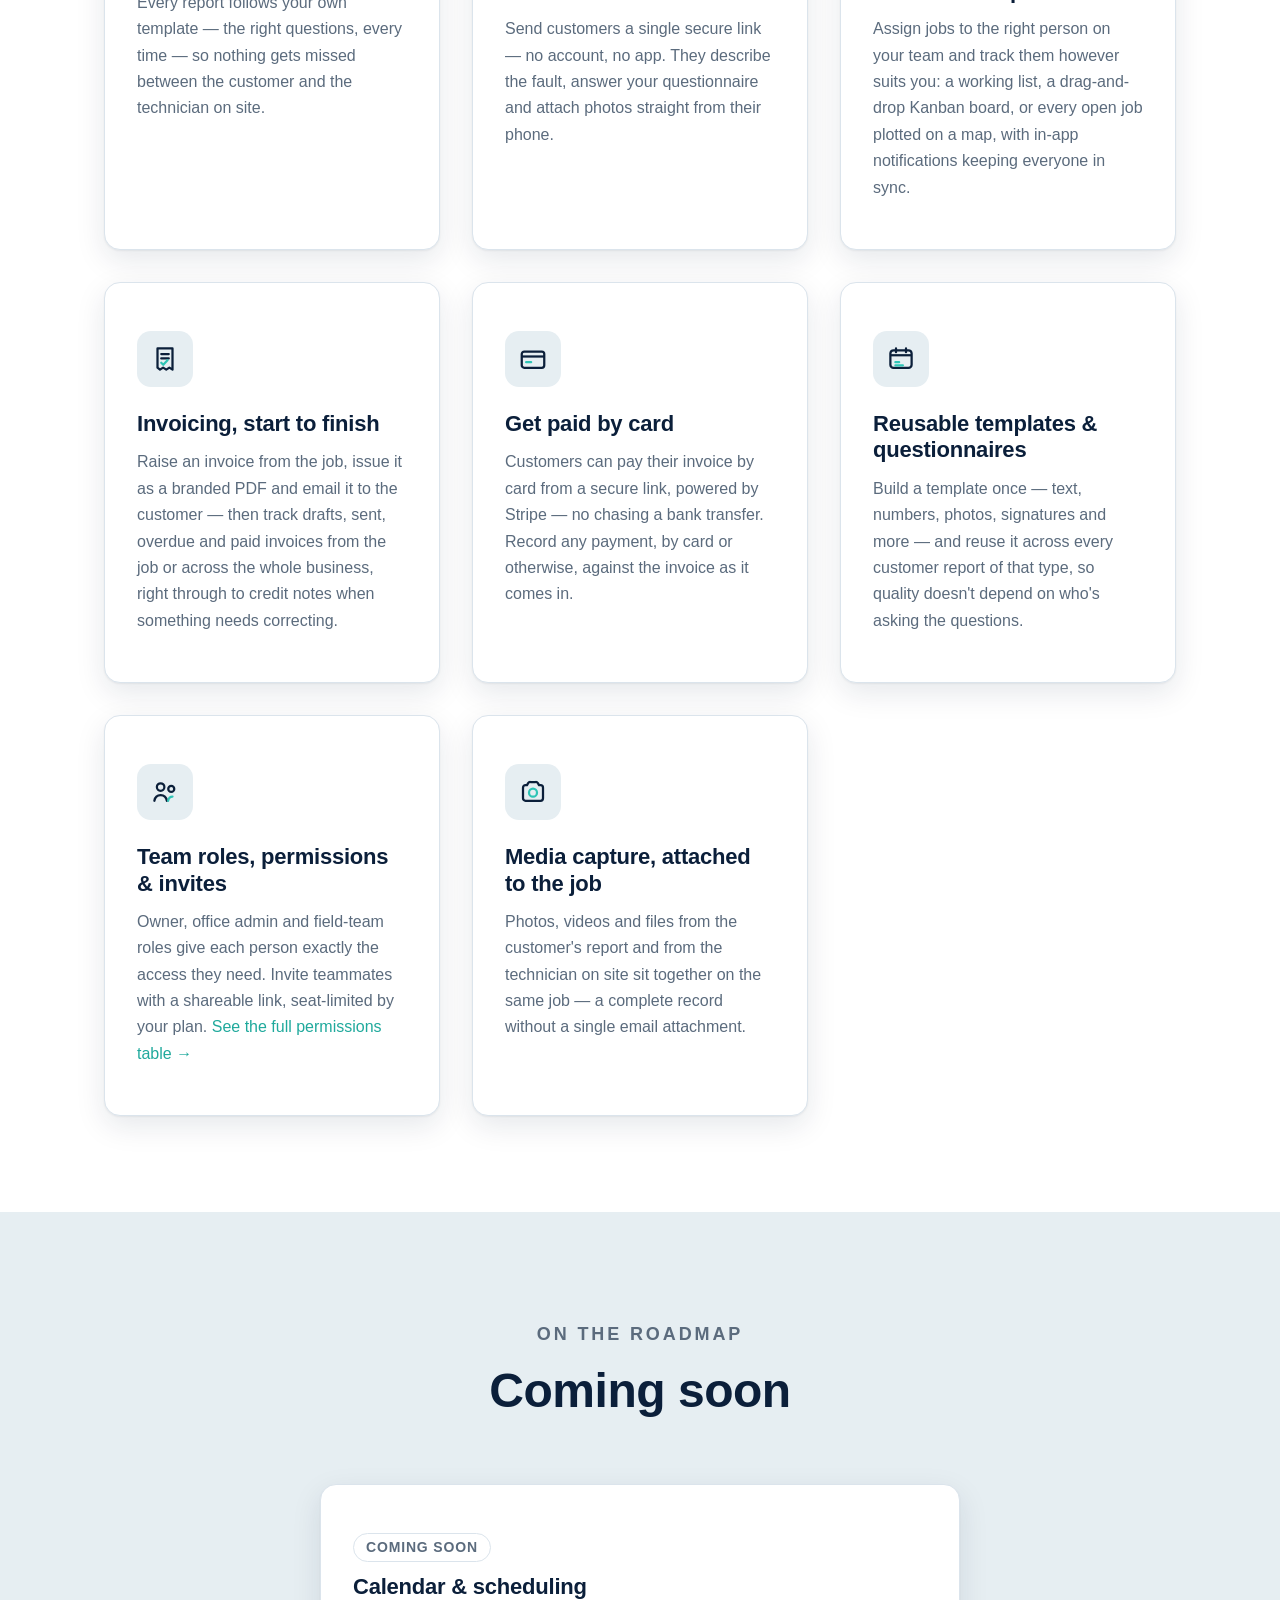
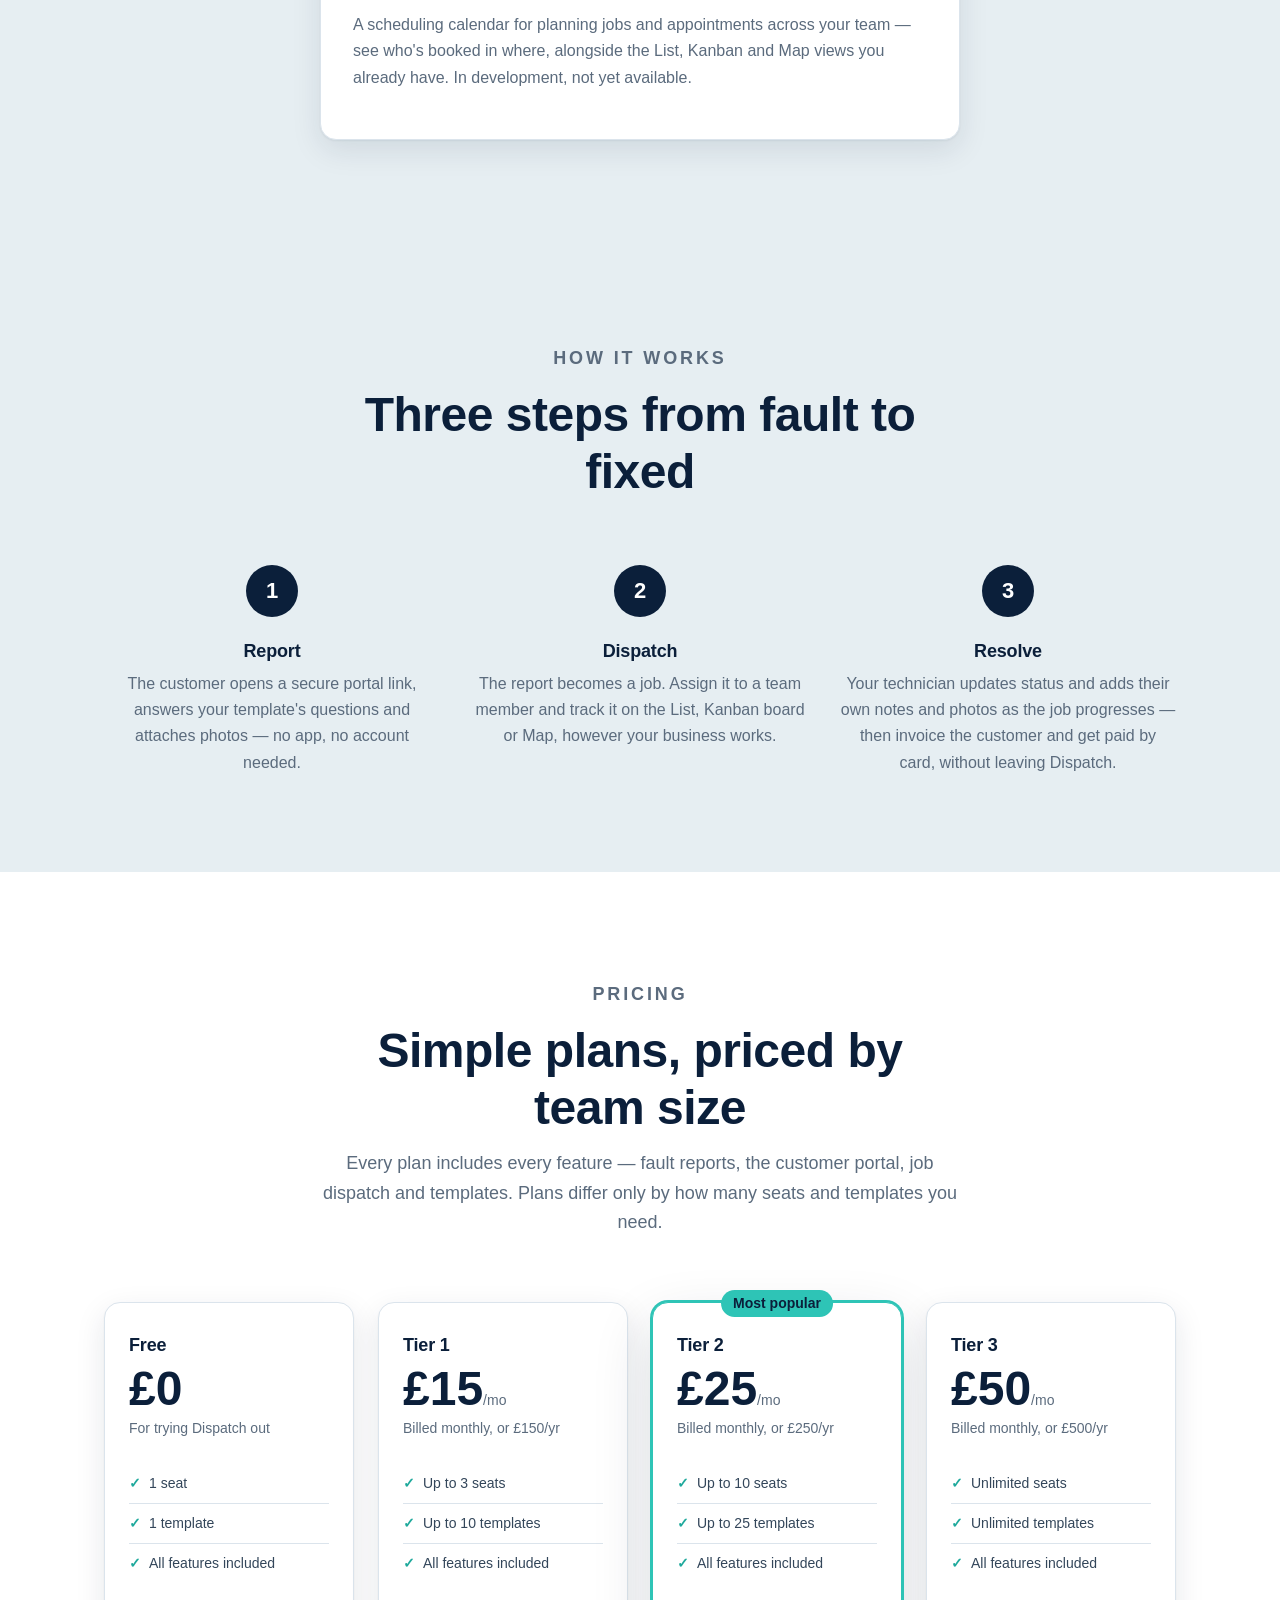
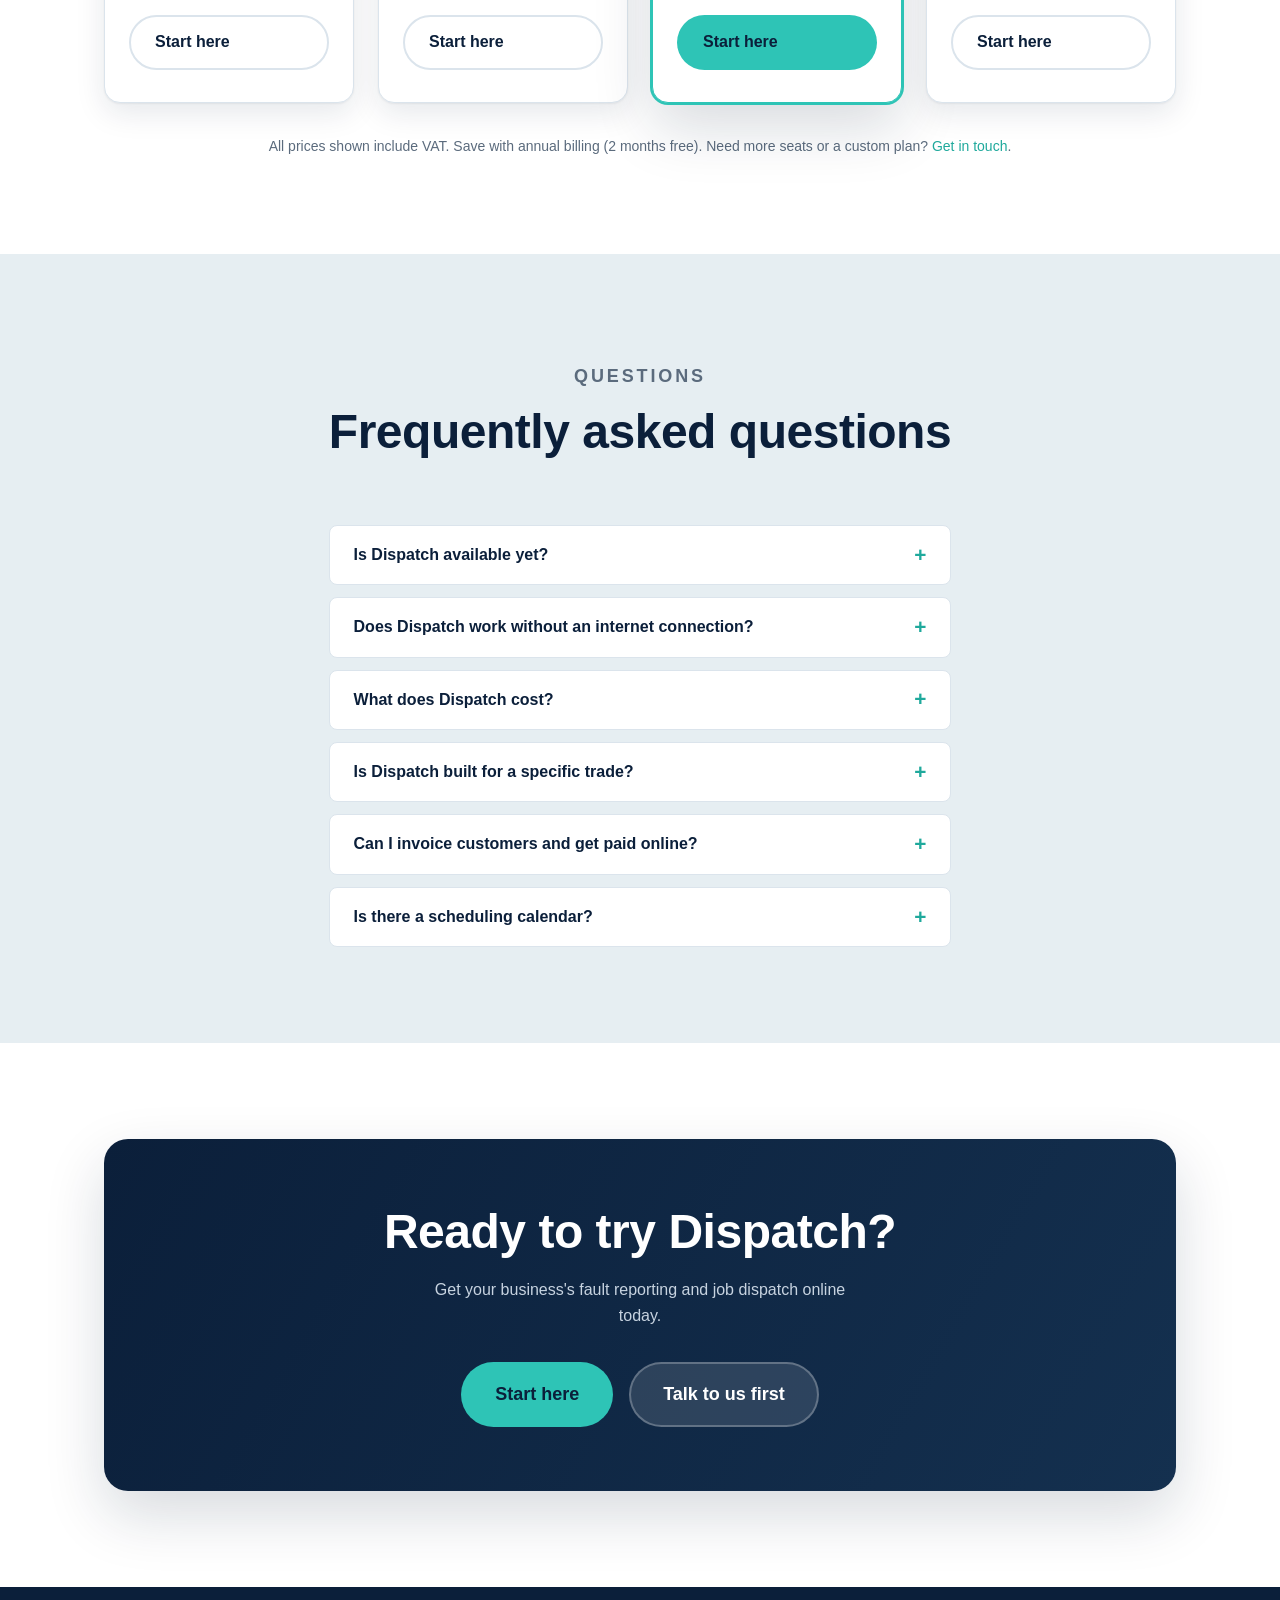
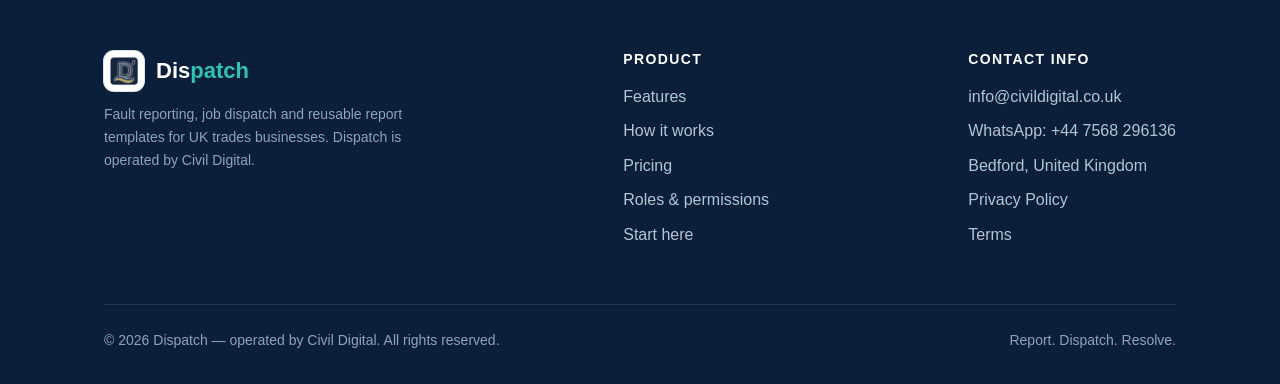
==== commit 8a9312b7: "Advertise invoicing, card payments and team invites; add scheduling roadmap Surveyed the Dispatch ap" ====
--- a/index.html
+++ b/index.html
@@ -4,7 +4,7 @@
   <meta charset="UTF-8">
   <meta name="viewport" content="width=device-width, initial-scale=1.0">
   <title>Fault Reporting &amp; Job Dispatch Software for Trades | Dispatch</title>
-  <meta name="description" content="Dispatch is UK software for trades businesses — electricians, plumbers, HVAC and other field-service teams: structured customer fault reports, secure portal links, job dispatch with List, Kanban &amp; Map views, and reusable templates.">
+  <meta name="description" content="Dispatch is UK software for trades businesses — electricians, plumbers, HVAC and other field-service teams: structured customer fault reports, secure portal links, job dispatch with List, Kanban &amp; Map views, invoicing with online card payments, and reusable templates.">
   <link rel="canonical" href="https://dispatch.civildigital.co.uk/">
   <meta name="theme-color" content="#0B1F3A">
 
@@ -13,7 +13,7 @@
   <meta property="og:site_name" content="Dispatch">
   <meta property="og:locale" content="en_GB">
   <meta property="og:title" content="Dispatch — fault reporting &amp; job dispatch software for trades">
-  <meta property="og:description" content="Structured fault reports, secure customer portal links, job dispatch (List, Kanban &amp; Map) and reusable templates — built for UK trades businesses.">
+  <meta property="og:description" content="Structured fault reports, secure customer portal links, job dispatch (List, Kanban &amp; Map), invoicing with card payments and reusable templates — built for UK trades businesses.">
   <meta property="og:url" content="https://dispatch.civildigital.co.uk/">
   <meta property="og:image" content="https://dispatch.civildigital.co.uk/images/og-default.png">
   <meta property="og:image:type" content="image/png">
@@ -34,7 +34,7 @@
     "url": "https://dispatch.civildigital.co.uk/",
     "applicationCategory": "BusinessApplication",
     "operatingSystem": "Web",
-    "description": "Dispatch helps trades businesses — electricians, plumbers, HVAC and other field-service teams — collect structured customer fault reports, manage jobs (List, Kanban and Map), build reusable report templates, and coordinate teams with role-based access.",
+    "description": "Dispatch helps trades businesses — electricians, plumbers, HVAC and other field-service teams — collect structured customer fault reports, manage jobs (List, Kanban and Map), raise and send invoices with online card payment, build reusable report templates, and coordinate teams with role-based access and invites.",
     "slogan": "Report. Dispatch. Resolve.",
     "publisher": { "@id": "https://dispatch.civildigital.co.uk/#organization" }
   }
@@ -88,6 +88,16 @@
         "@type": "Question",
         "name": "Is Dispatch built for a specific trade?",
         "acceptedAnswer": { "@type": "Answer", "text": "No — Dispatch works for any field-service trade: electricians, plumbers, HVAC engineers and more. It's built around structured fault reports, job dispatch and reusable templates that adapt to how your business works, and it's operated by Civil Digital." }
+      },
+      {
+        "@type": "Question",
+        "name": "Can I invoice customers and get paid online?",
+        "acceptedAnswer": { "@type": "Answer", "text": "Yes. Raise an invoice from the job, send it as a branded PDF by email, and your customer can pay by card from a secure link, powered by Stripe. A 2% platform fee applies to card payments, on top of Stripe's own processing fees; there's no fee for payments recorded as bank transfer or cash." }
+      },
+      {
+        "@type": "Question",
+        "name": "Is there a scheduling calendar?",
+        "acceptedAnswer": { "@type": "Answer", "text": "Not yet — a calendar for planning jobs and appointments across your team is on the roadmap and coming soon. Today you can plan and track work with the List, Kanban and Map views." }
       }
     ]
   }
@@ -130,7 +140,7 @@
         <div class="hero__copy">
           <span class="eyebrow">Fault reporting &amp; job software for UK trades</span>
           <h1>Fault reporting and job dispatch, <span class="accent">without the paperwork</span>.</h1>
-          <p class="hero__lead">Collect structured fault reports from customers via a secure link, dispatch the job to your team, and track it through to done — with photos, templates and every job status in one place your whole business can trust.</p>
+          <p class="hero__lead">Collect structured fault reports from customers via a secure link, dispatch the job to your team, and invoice and get paid by card once it's done — with photos, templates and every job status in one place your whole business can trust.</p>
           <div class="hero__actions">
             <a class="btn btn--primary btn--lg" href="https://app.dispatch.civildigital.co.uk">Start here</a>
             <a class="btn btn--ghost btn--lg" href="#features">See what's included</a>
@@ -198,6 +208,30 @@
           <article class="card">
             <span class="card__icon" aria-hidden="true">
               <svg viewBox="0 0 24 24" fill="none" xmlns="http://www.w3.org/2000/svg">
+                <path d="M6 3.5h12v17l-2.5-1.6L13 20.5l-2.5-1.6L8 20.5l-2-1.6V3.5Z" stroke="#0B1F3A" stroke-width="1.8" stroke-linejoin="round"/>
+                <path d="M9 8h6M9 11.5h6" stroke="#0B1F3A" stroke-width="1.8" stroke-linecap="round"/>
+                <path d="M9 15l1.6 1.6L14 13" stroke="#2EC4B6" stroke-width="1.8" stroke-linecap="round" stroke-linejoin="round"/>
+              </svg>
+            </span>
+            <h3>Invoicing, start to finish</h3>
+            <p>Raise an invoice from the job, issue it as a branded PDF and email it to the customer — then track drafts, sent, overdue and paid invoices from the job or across the whole business, right through to credit notes when something needs correcting.</p>
+          </article>
+
+          <article class="card">
+            <span class="card__icon" aria-hidden="true">
+              <svg viewBox="0 0 24 24" fill="none" xmlns="http://www.w3.org/2000/svg">
+                <rect x="3" y="6" width="18" height="13" rx="2" stroke="#0B1F3A" stroke-width="1.8"/>
+                <path d="M3 10h18" stroke="#0B1F3A" stroke-width="1.8"/>
+                <path d="M6.5 14.5h4" stroke="#2EC4B6" stroke-width="1.8" stroke-linecap="round"/>
+              </svg>
+            </span>
+            <h3>Get paid by card</h3>
+            <p>Customers can pay their invoice by card from a secure link, powered by Stripe — no chasing a bank transfer. Record any payment, by card or otherwise, against the invoice as it comes in.</p>
+          </article>
+
+          <article class="card">
+            <span class="card__icon" aria-hidden="true">
+              <svg viewBox="0 0 24 24" fill="none" xmlns="http://www.w3.org/2000/svg">
                 <rect x="3.5" y="5" width="17" height="14" rx="2.5" stroke="#0B1F3A" stroke-width="1.8"/>
                 <path d="M3.5 9h17" stroke="#0B1F3A" stroke-width="1.8"/>
                 <path d="M8 3.5v3M16 3.5v3" stroke="#0B1F3A" stroke-width="1.8" stroke-linecap="round"/>
@@ -217,8 +251,8 @@
                 <path d="M14.5 19c.4-2.2 1.9-3.4 3.5-3.4" stroke="#2EC4B6" stroke-width="1.8" stroke-linecap="round"/>
               </svg>
             </span>
-            <h3>Team roles &amp; permissions</h3>
-            <p>Owner, office admin and field-team roles give each person exactly the access they need — from running the whole business to just working their own jobs, whichever trade you're in. <a href="/roles/">See the full permissions table →</a></p>
+            <h3>Team roles, permissions &amp; invites</h3>
+            <p>Owner, office admin and field-team roles give each person exactly the access they need. Invite teammates with a shareable link, seat-limited by your plan. <a href="/roles/">See the full permissions table →</a></p>
           </article>
 
           <article class="card">
@@ -233,6 +267,21 @@
           </article>
 
         </div>
+      </div>
+    </section>
+
+    <!-- Coming soon -->
+    <section class="section section--tint" id="roadmap" aria-labelledby="roadmap-h">
+      <div class="container">
+        <div class="section-head">
+          <p class="eyebrow">On the roadmap</p>
+          <h2 id="roadmap-h">Coming soon</h2>
+        </div>
+        <article class="card roadmap-card">
+          <span class="roadmap-badge">Coming soon</span>
+          <h3>Calendar &amp; scheduling</h3>
+          <p>A scheduling calendar for planning jobs and appointments across your team — see who's booked in where, alongside the List, Kanban and Map views you already have. In development, not yet available.</p>
+        </article>
       </div>
     </section>
 
@@ -257,7 +306,7 @@
           <div class="step">
             <span class="step__num" aria-hidden="true">3</span>
             <h3>Resolve</h3>
-            <p>Your technician updates status and adds their own notes and photos as the job progresses, so everyone always knows where it stands.</p>
+            <p>Your technician updates status and adds their own notes and photos as the job progresses — then invoice the customer and get paid by card, without leaving Dispatch.</p>
           </div>
         </div>
       </div>
@@ -350,6 +399,14 @@
           <details>
             <summary>Is Dispatch built for a specific trade?</summary>
             <p>No — Dispatch works for any field-service trade: electricians, plumbers, HVAC engineers and more. It's built around structured fault reports, job dispatch and reusable templates that adapt to how your business works, and it's operated by Civil Digital.</p>
+          </details>
+          <details>
+            <summary>Can I invoice customers and get paid online?</summary>
+            <p>Yes. Raise an invoice from the job, send it as a branded PDF by email, and your customer can pay by card from a secure link, powered by Stripe. A 2% platform fee applies to card payments, on top of Stripe's own processing fees; there's no fee for payments recorded as bank transfer or cash.</p>
+          </details>
+          <details>
+            <summary>Is there a scheduling calendar?</summary>
+            <p>Not yet — a calendar for planning jobs and appointments across your team is <a href="#roadmap">on the roadmap</a> and coming soon. Today you can plan and track work with the List, Kanban and Map views.</p>
           </details>
         </div>
       </div>
--- a/assets/css/styles.css
+++ b/assets/css/styles.css
@@ -219,6 +219,14 @@
 .card__icon svg { width: 30px; height: 30px; }
 .card h3 { font-size: var(--fs-600); color: var(--navy); margin-bottom: var(--sp-3); }
 .card p { color: var(--muted); margin: 0; }
+
+/* ---- Roadmap / coming soon ------------------------------------------------ */
+.roadmap-card { max-width: 640px; margin: 0 auto; text-align: left; }
+.roadmap-badge {
+  display: inline-block; background: var(--surface); border: 1px solid var(--line); color: var(--muted);
+  font-size: var(--fs-300); font-weight: 700; text-transform: uppercase; letter-spacing: .06em;
+  padding: 2px var(--sp-3); border-radius: var(--radius-pill); margin-bottom: var(--sp-3);
+}
 
 /* ---- Steps -------------------------------------------------------------- */
 .steps { display: grid; grid-template-columns: repeat(3, 1fr); gap: var(--sp-6); }
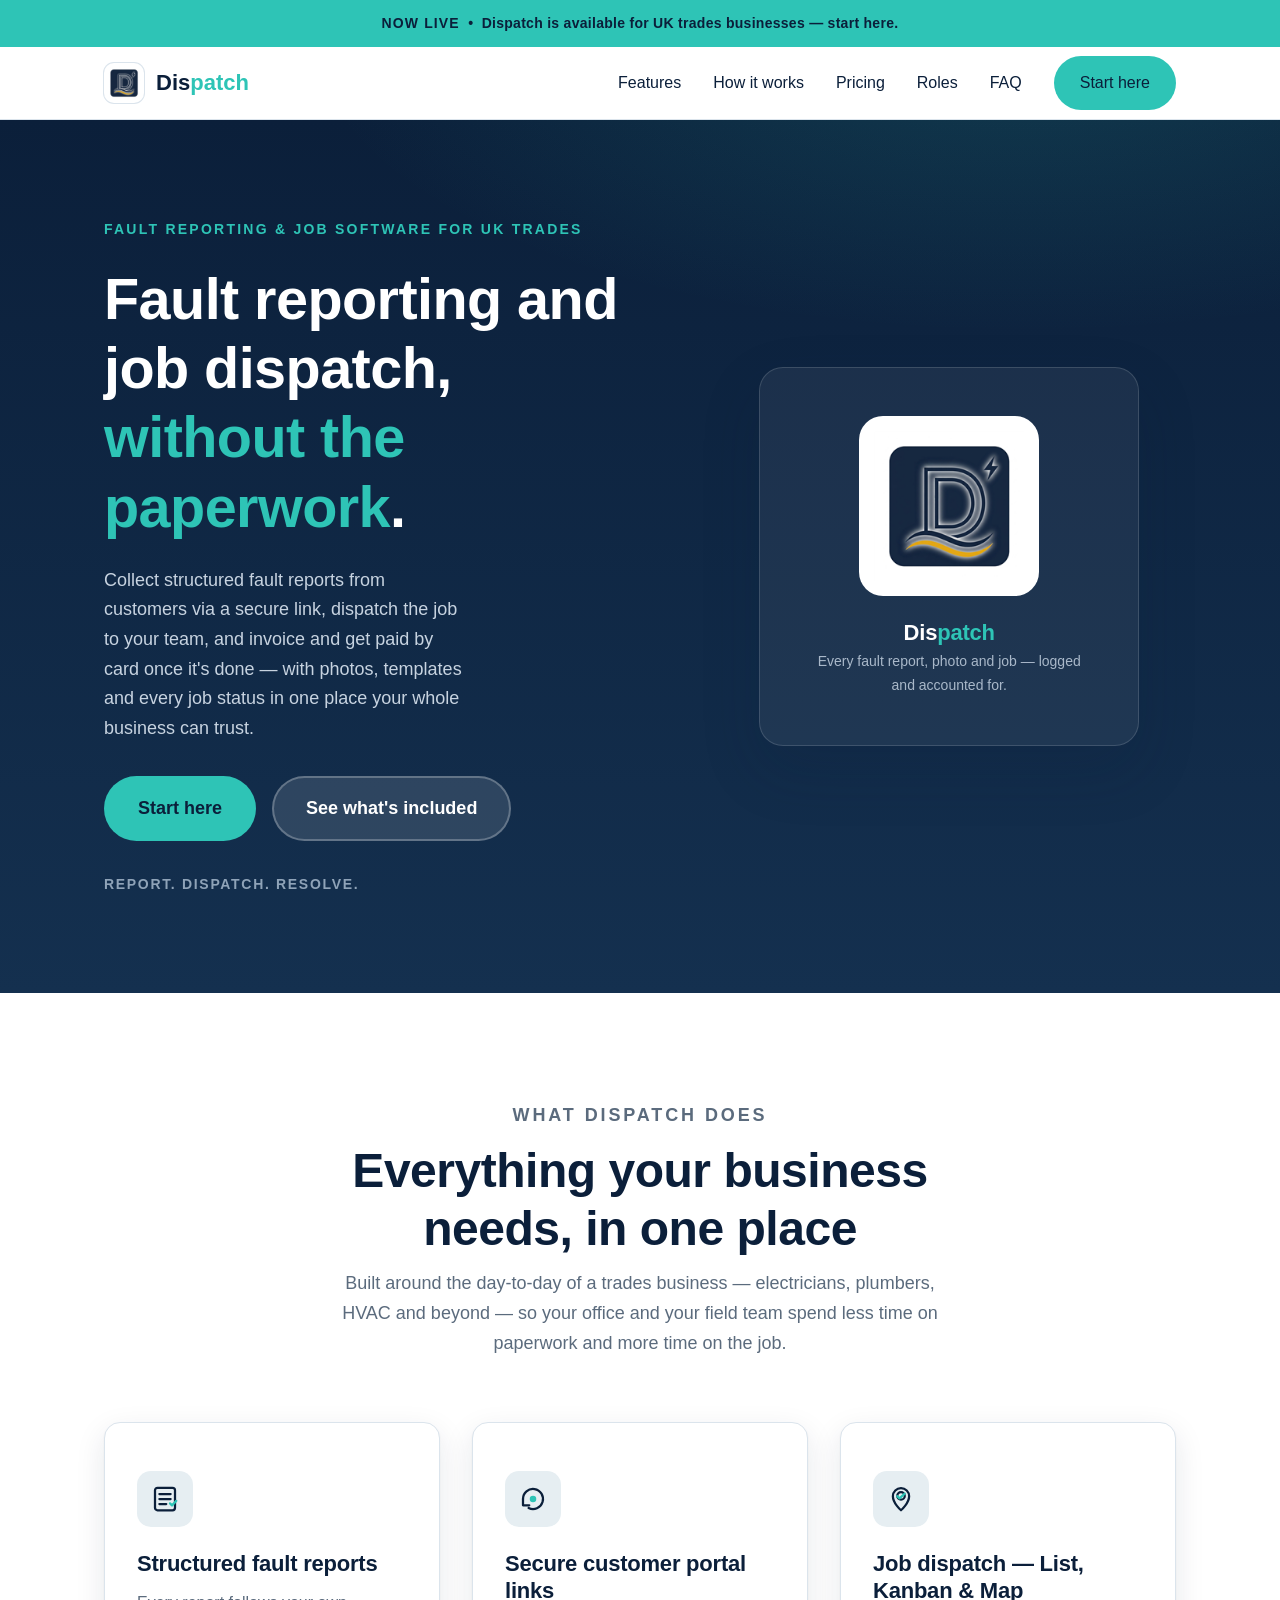
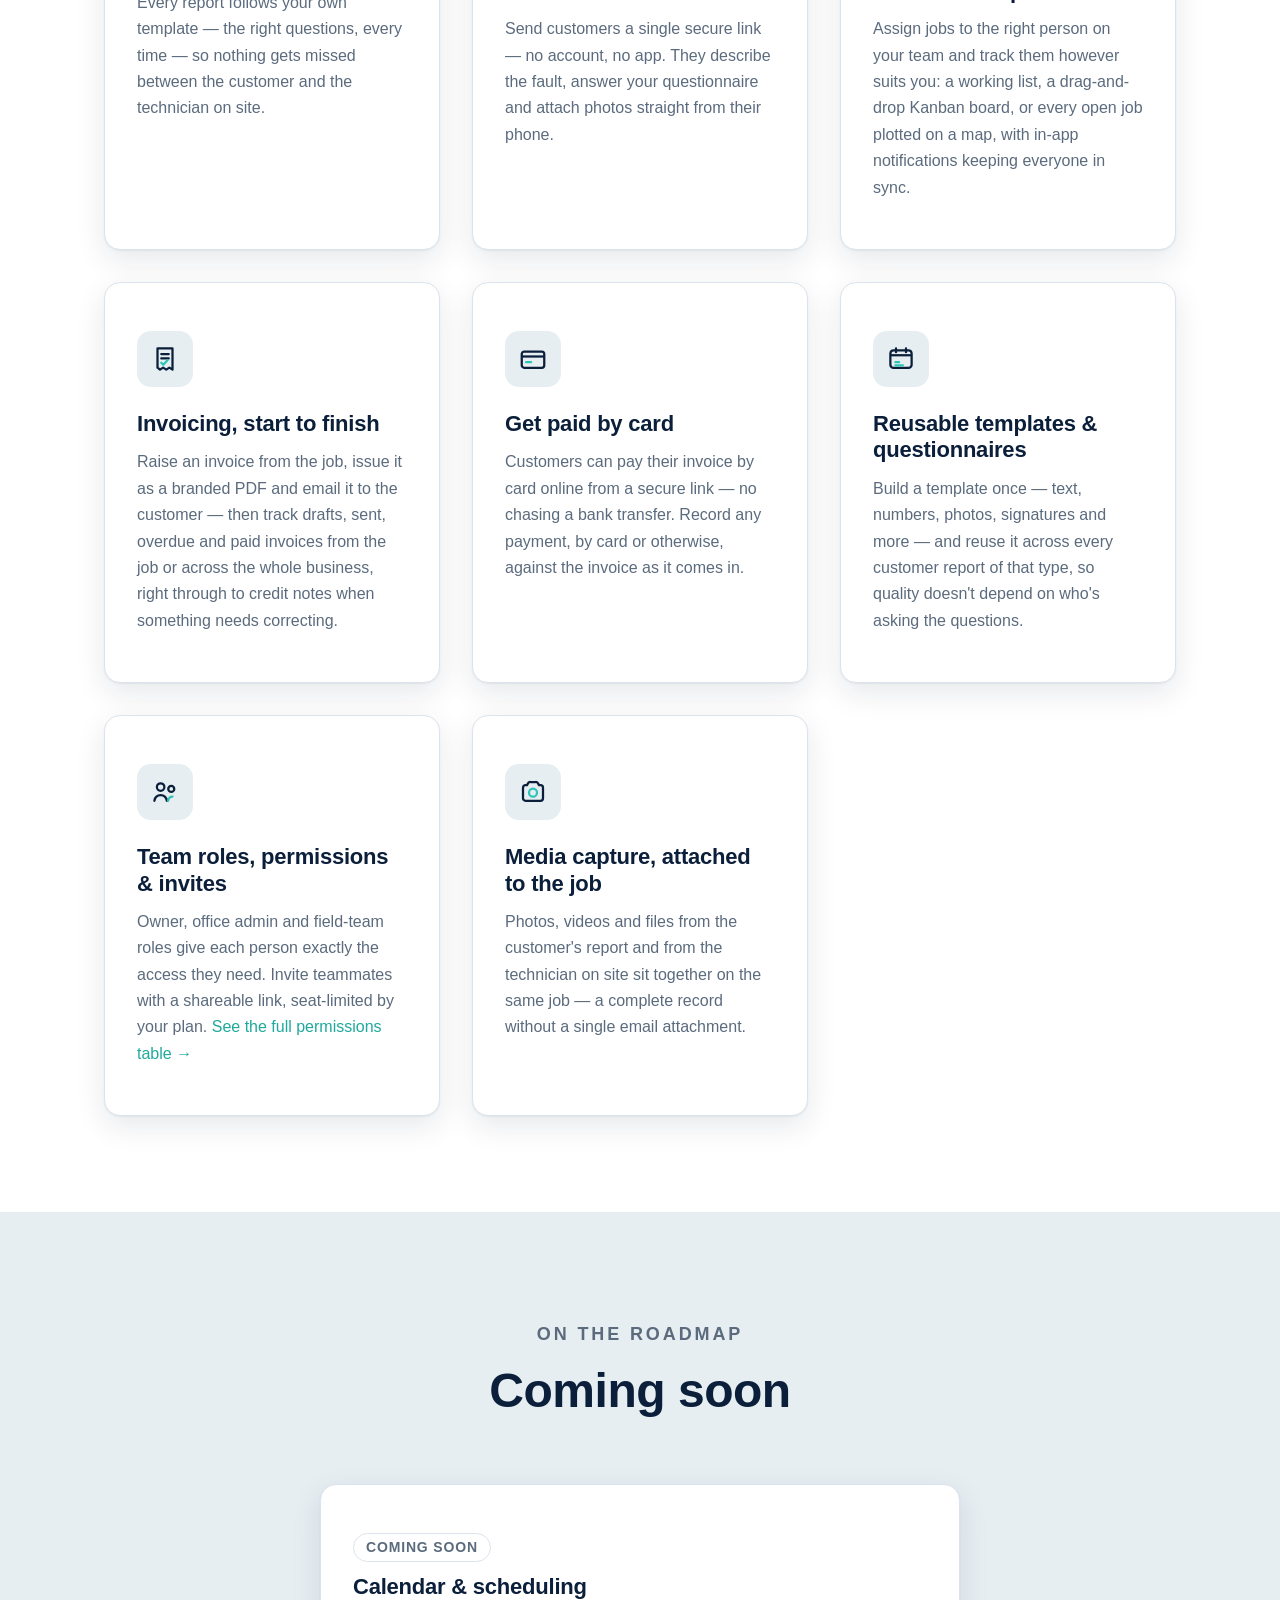
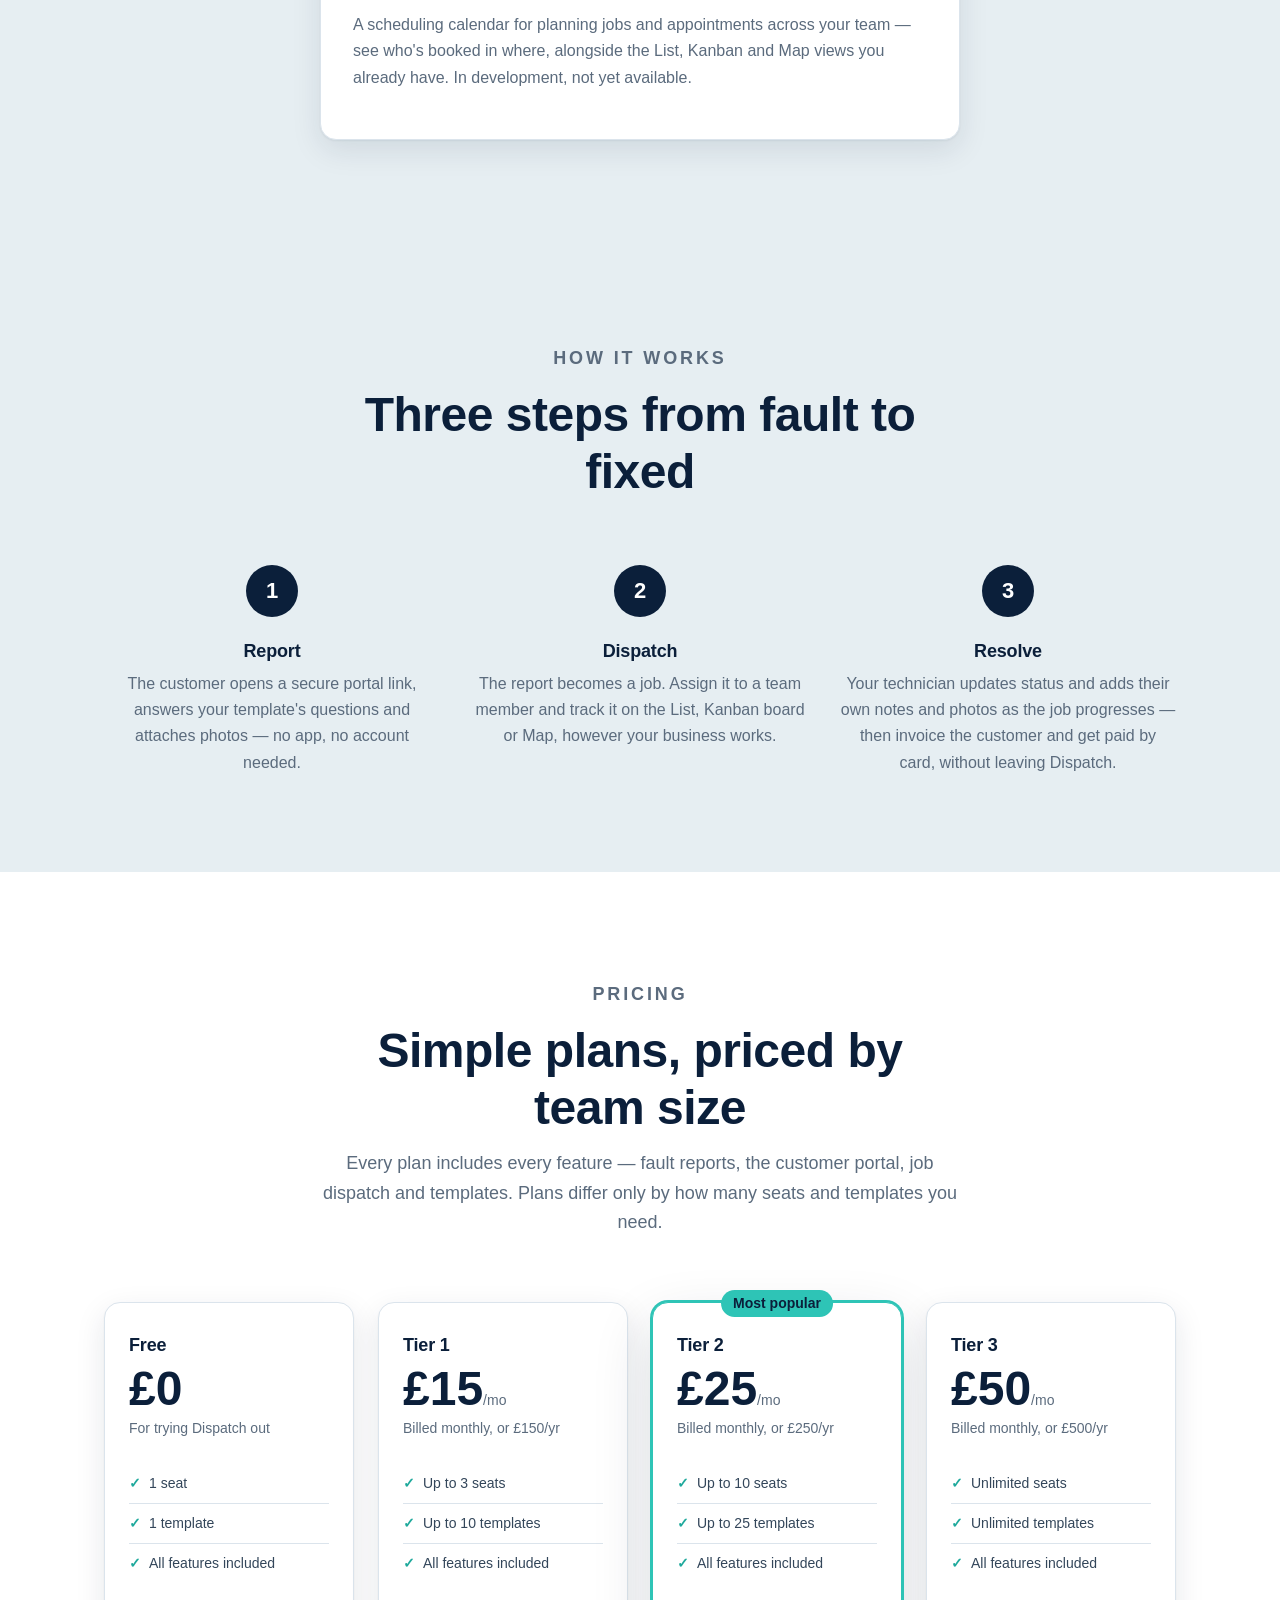
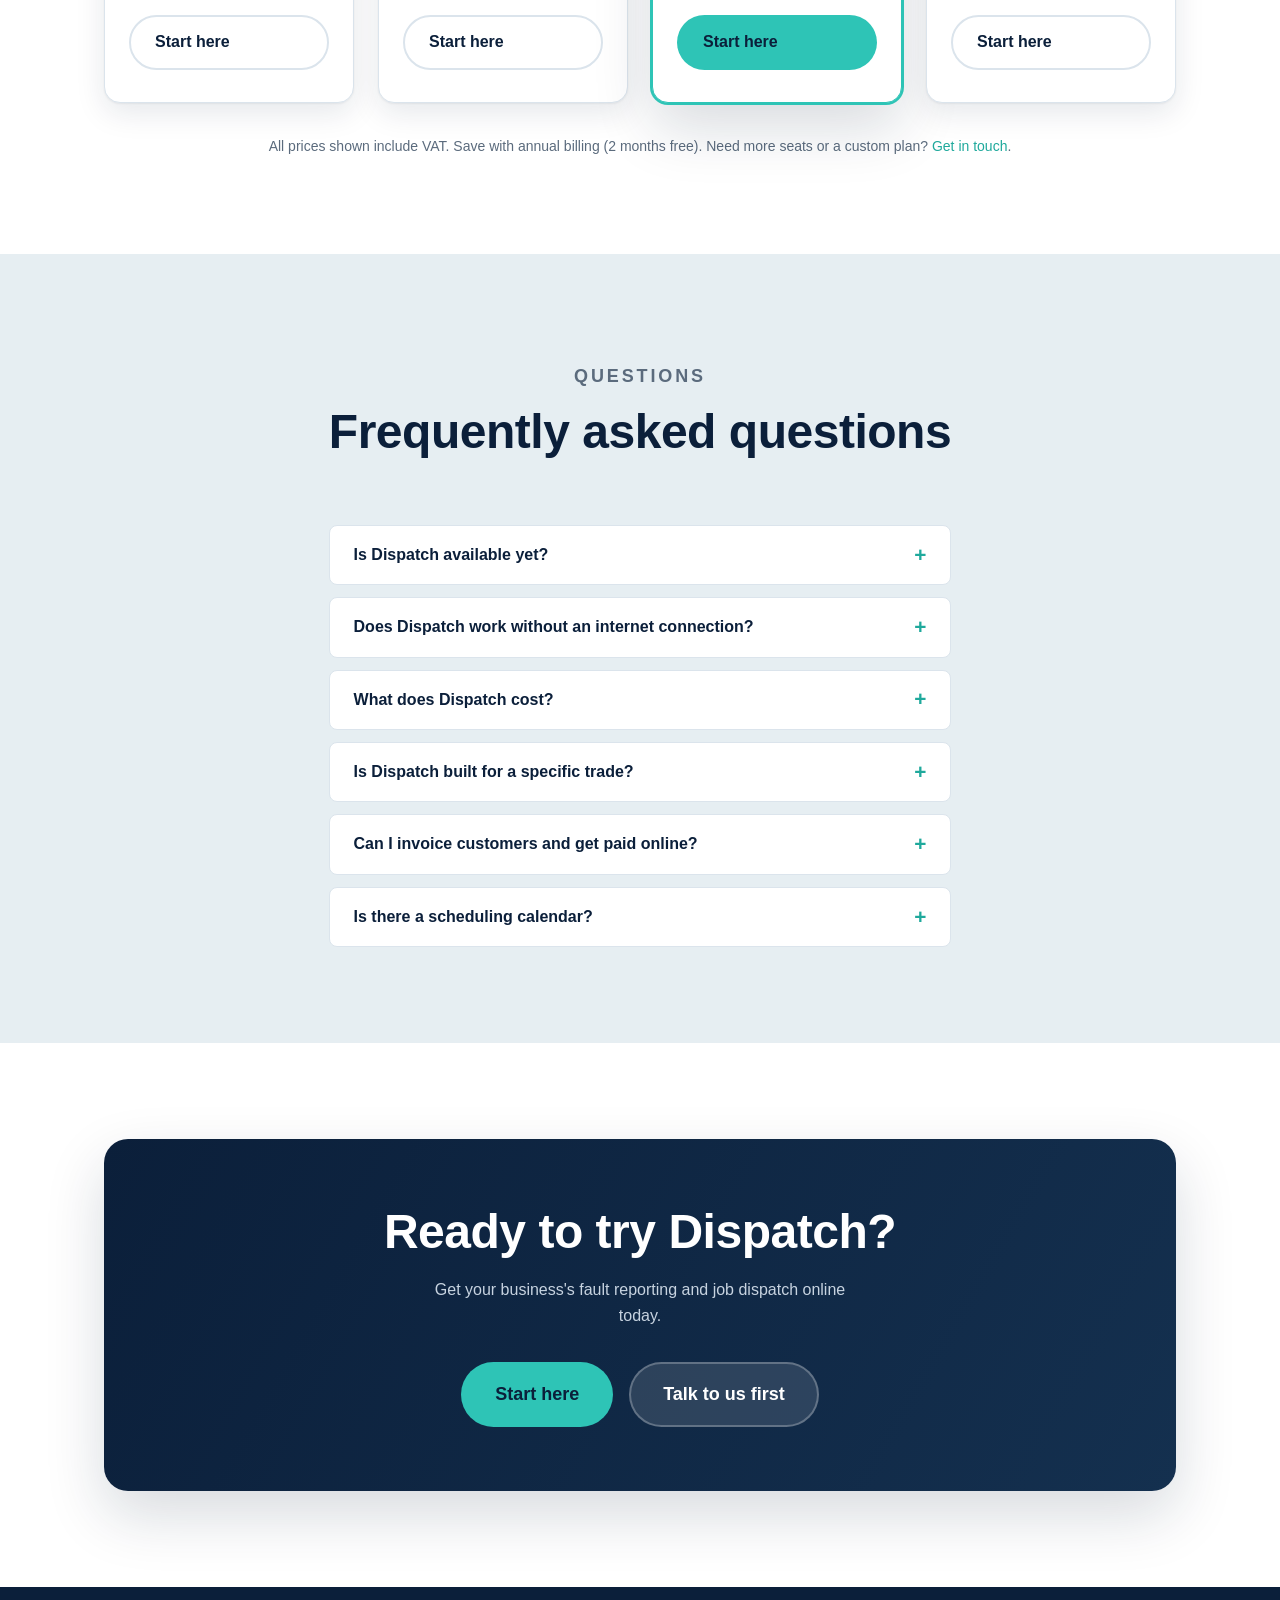
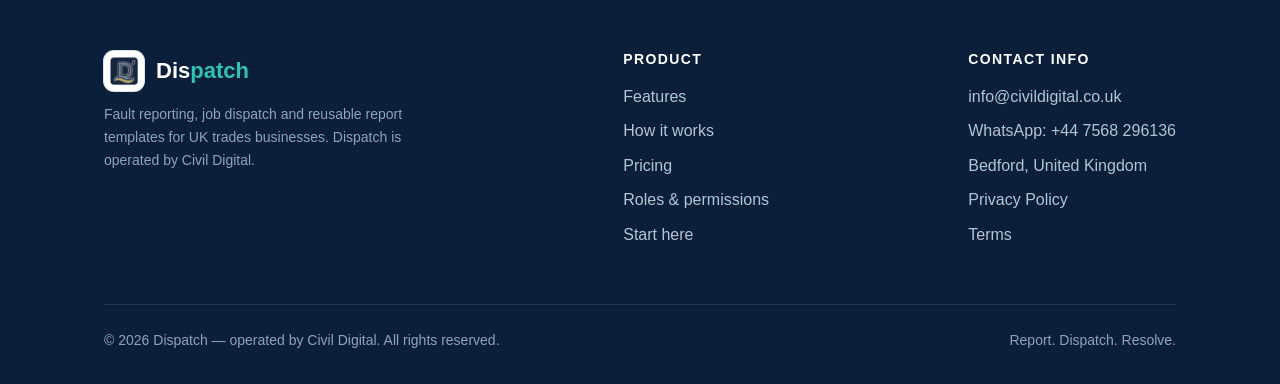
==== commit 4bb13787: "Move Stripe/fee wording off marketing copy, into Terms and Privacy Correction: the homepage feature " ====
--- a/index.html
+++ b/index.html
@@ -92,7 +92,7 @@
       {
         "@type": "Question",
         "name": "Can I invoice customers and get paid online?",
-        "acceptedAnswer": { "@type": "Answer", "text": "Yes. Raise an invoice from the job, send it as a branded PDF by email, and your customer can pay by card from a secure link, powered by Stripe. A 2% platform fee applies to card payments, on top of Stripe's own processing fees; there's no fee for payments recorded as bank transfer or cash." }
+        "acceptedAnswer": { "@type": "Answer", "text": "Yes. Raise an invoice from the job, send it as a branded PDF by email, and your customer can pay by card securely online, right from the invoice. See our Terms for details on payment processing." }
       },
       {
         "@type": "Question",
@@ -226,7 +226,7 @@
               </svg>
             </span>
             <h3>Get paid by card</h3>
-            <p>Customers can pay their invoice by card from a secure link, powered by Stripe — no chasing a bank transfer. Record any payment, by card or otherwise, against the invoice as it comes in.</p>
+            <p>Customers can pay their invoice by card online from a secure link — no chasing a bank transfer. Record any payment, by card or otherwise, against the invoice as it comes in.</p>
           </article>
 
           <article class="card">
@@ -402,7 +402,7 @@
           </details>
           <details>
             <summary>Can I invoice customers and get paid online?</summary>
-            <p>Yes. Raise an invoice from the job, send it as a branded PDF by email, and your customer can pay by card from a secure link, powered by Stripe. A 2% platform fee applies to card payments, on top of Stripe's own processing fees; there's no fee for payments recorded as bank transfer or cash.</p>
+            <p>Yes. Raise an invoice from the job, send it as a branded PDF by email, and your customer can pay by card securely online, right from the invoice. See our <a href="/terms/">Terms</a> for details on payment processing.</p>
           </details>
           <details>
             <summary>Is there a scheduling calendar?</summary>
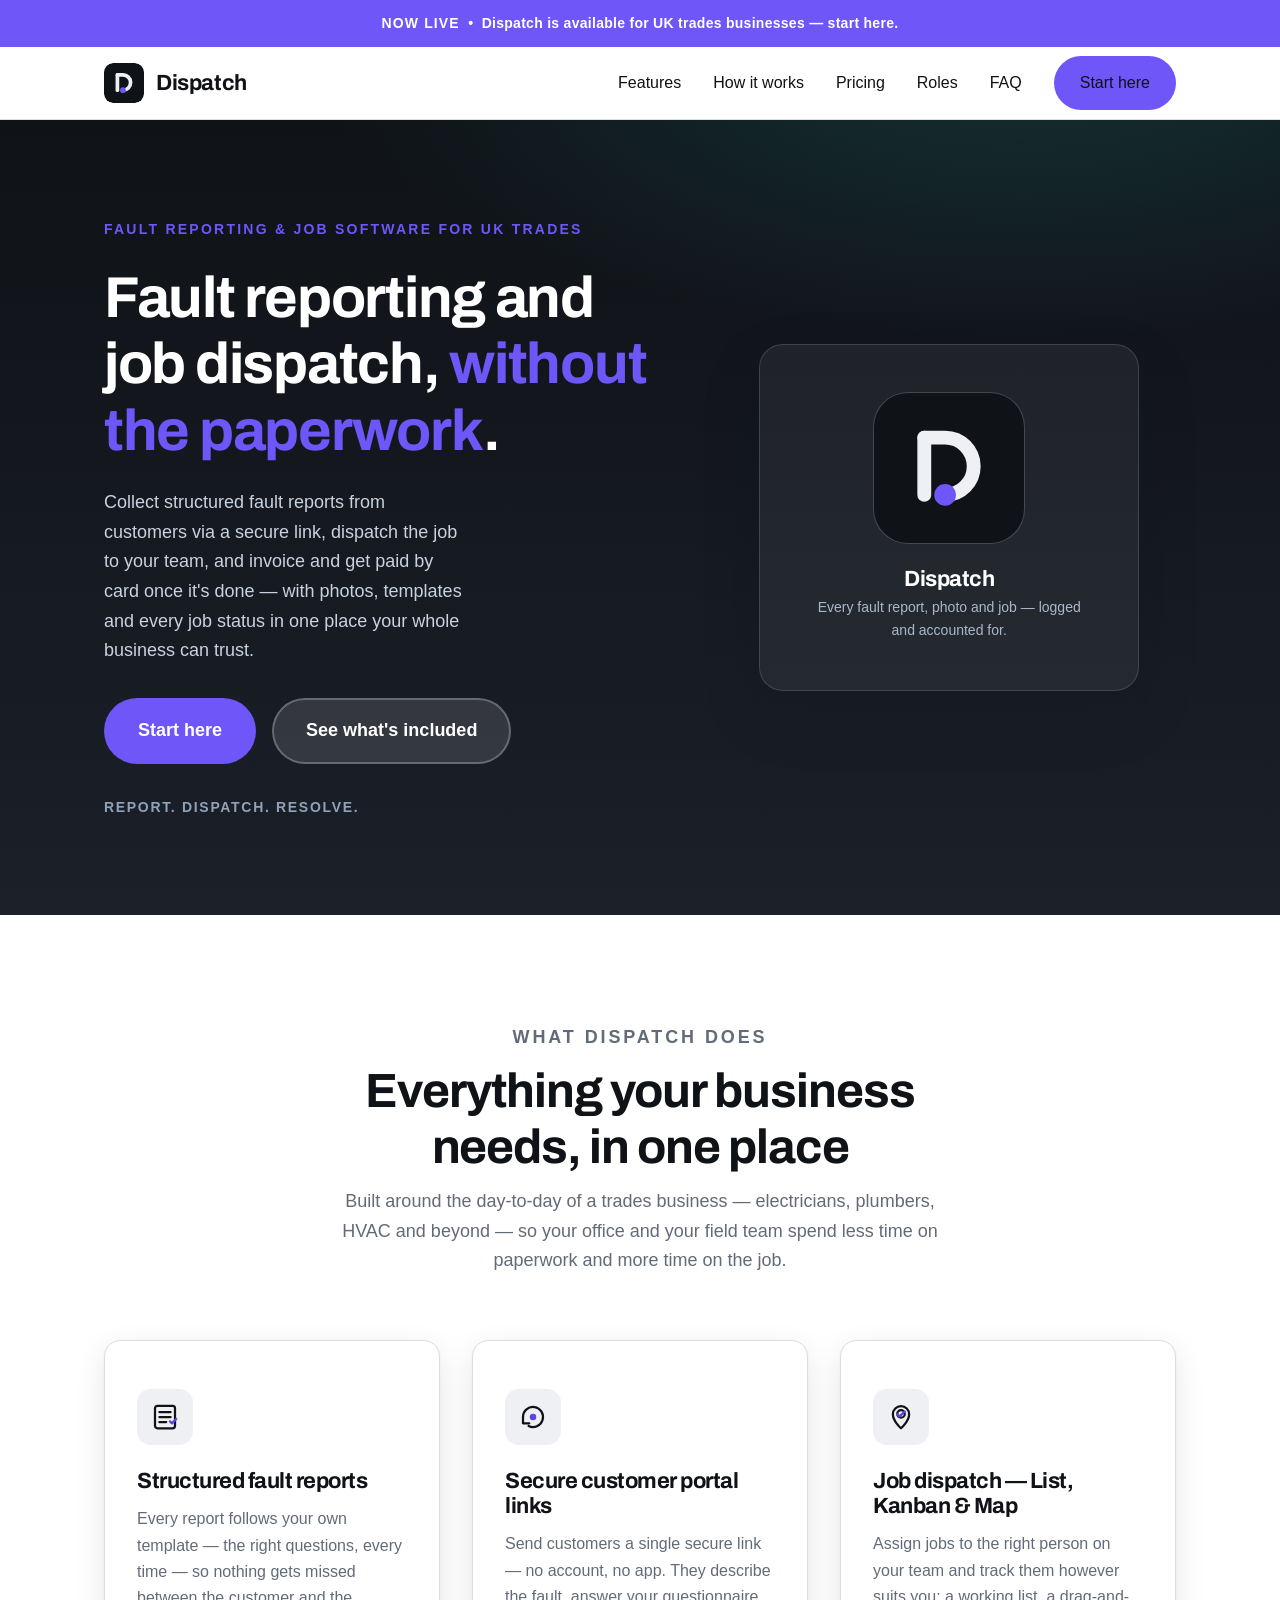
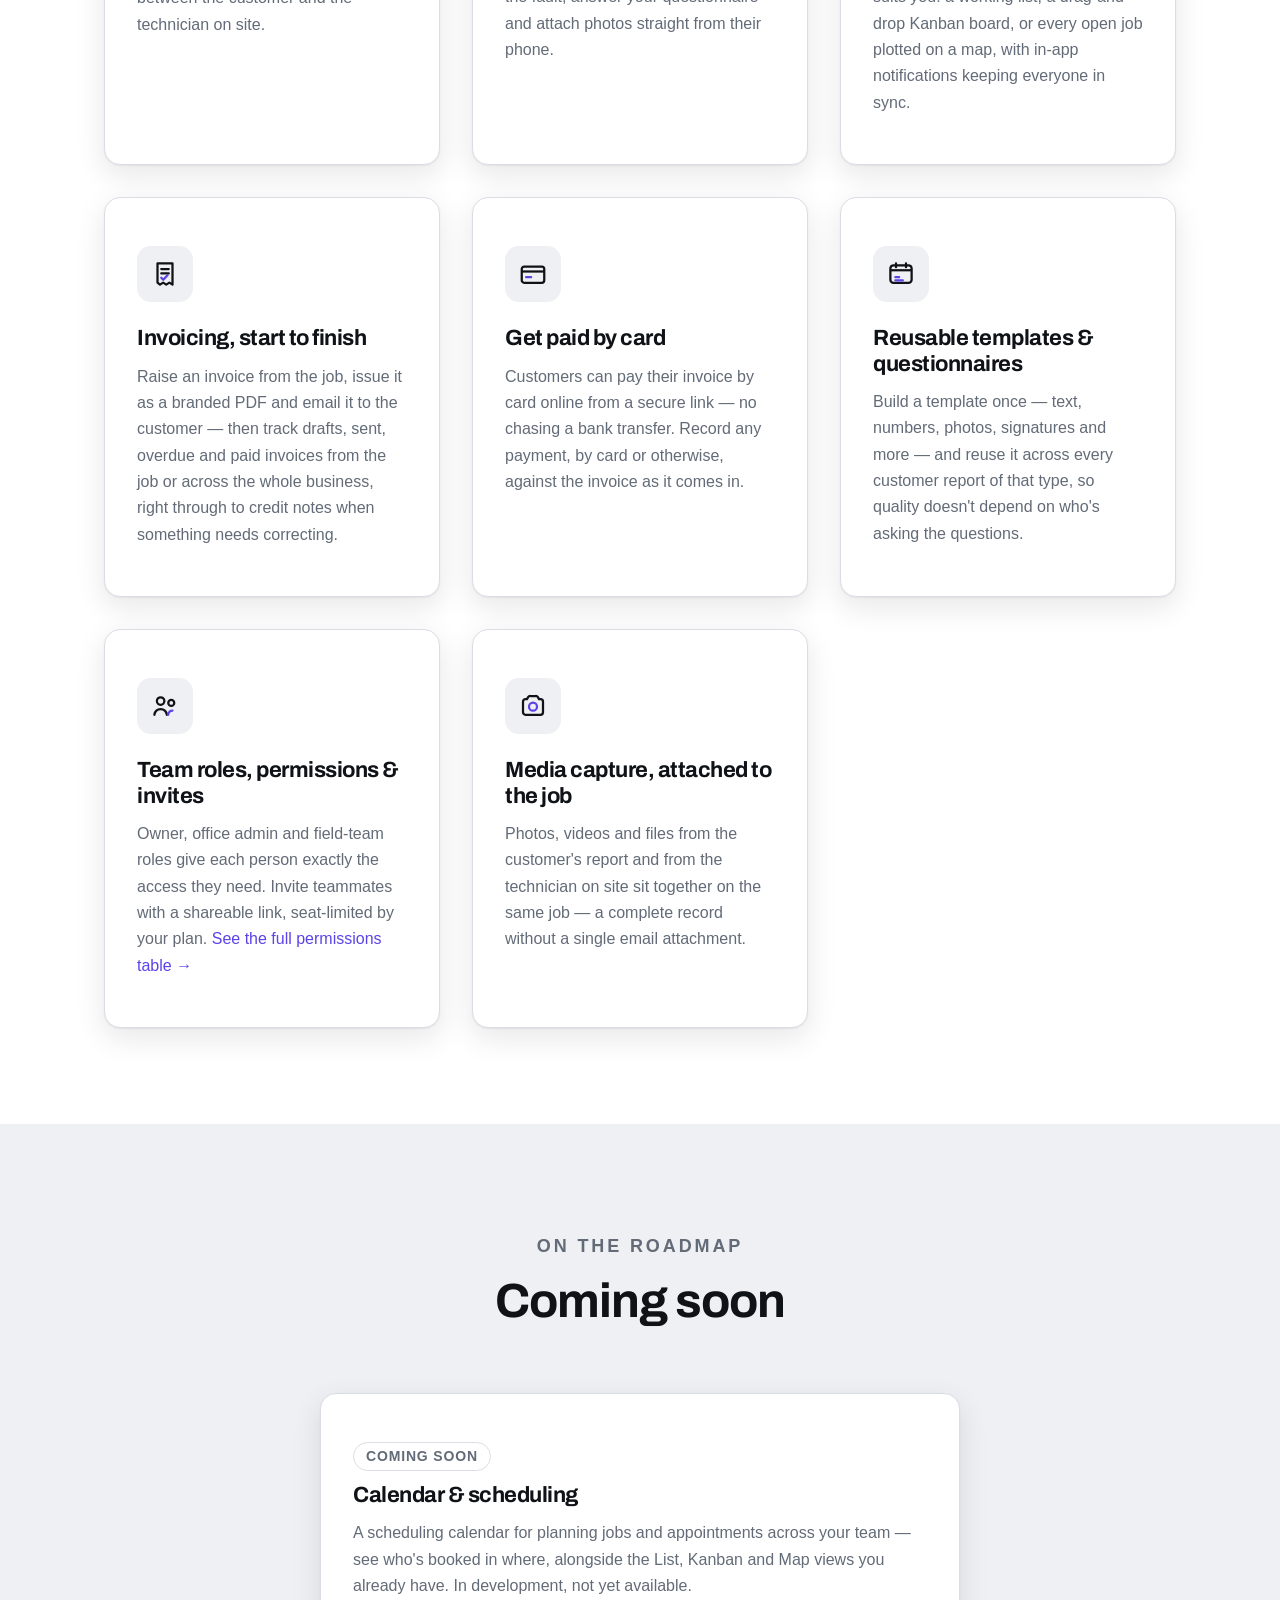
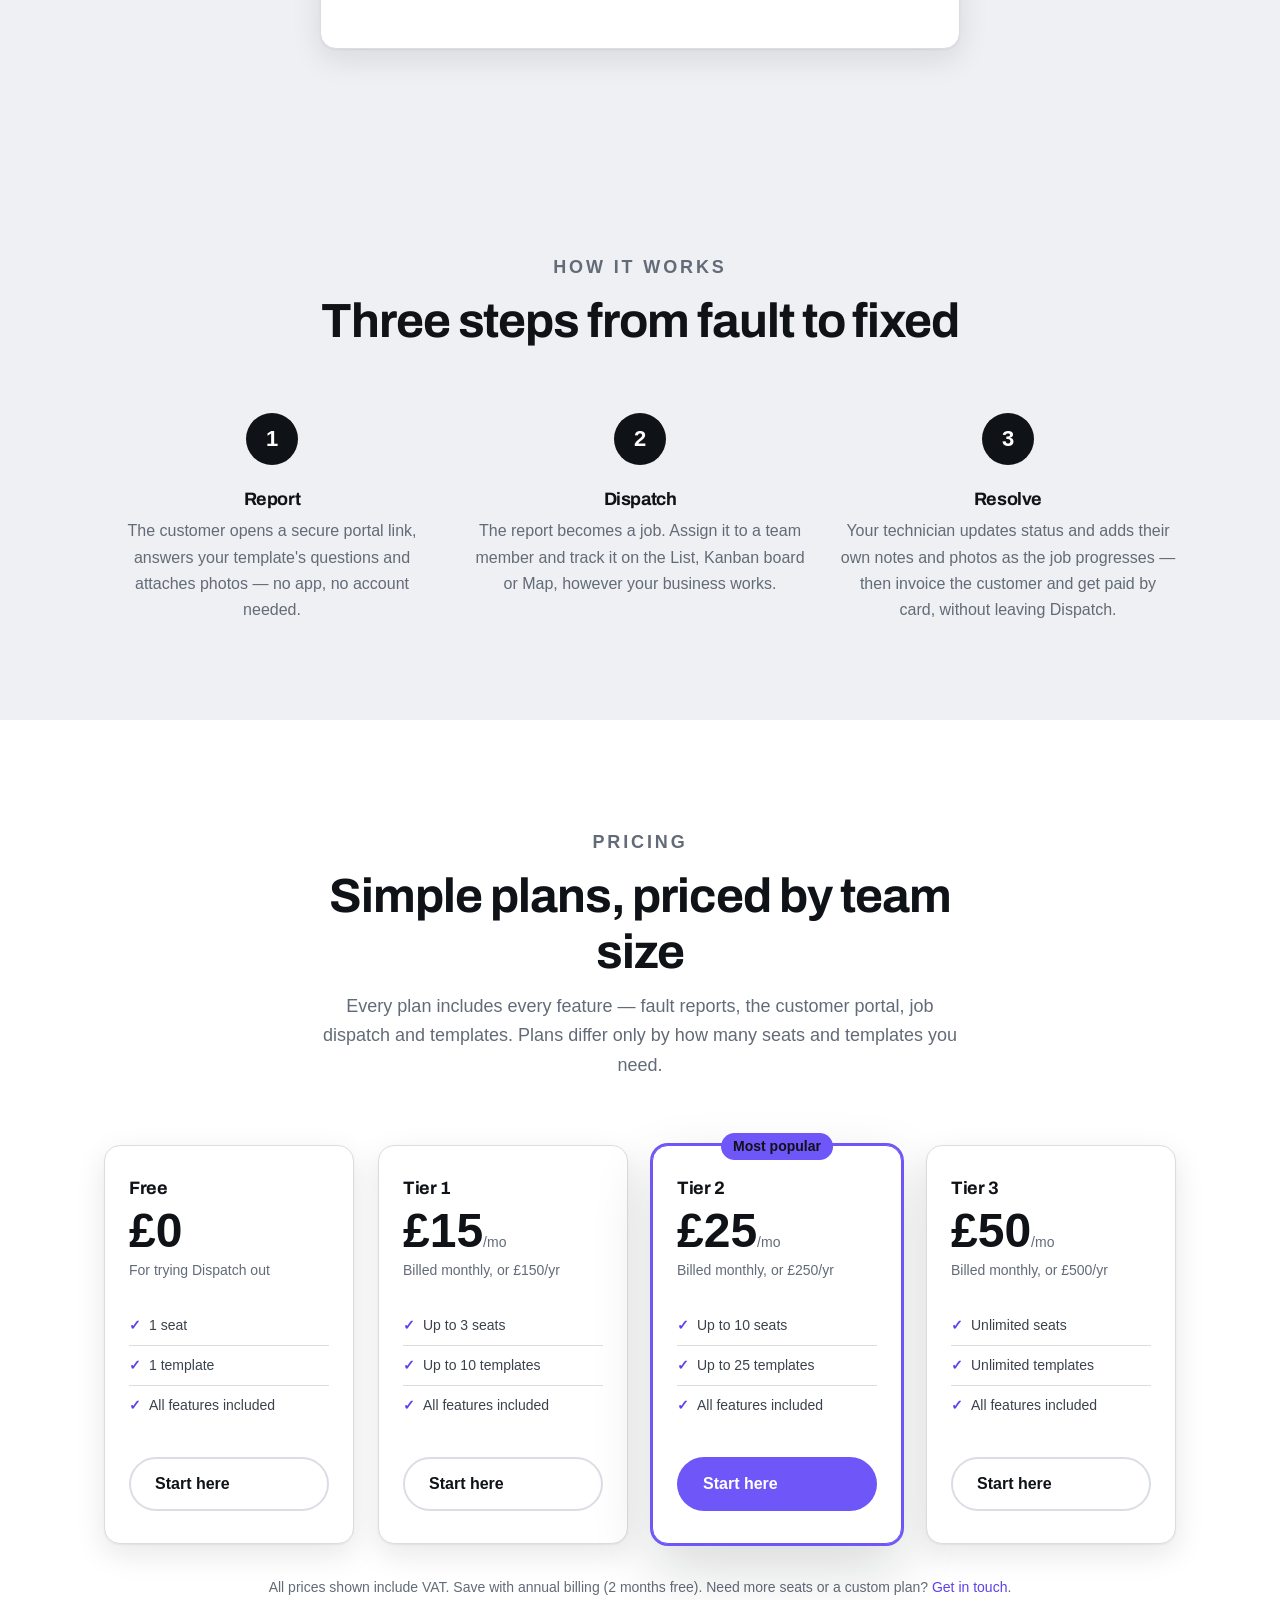
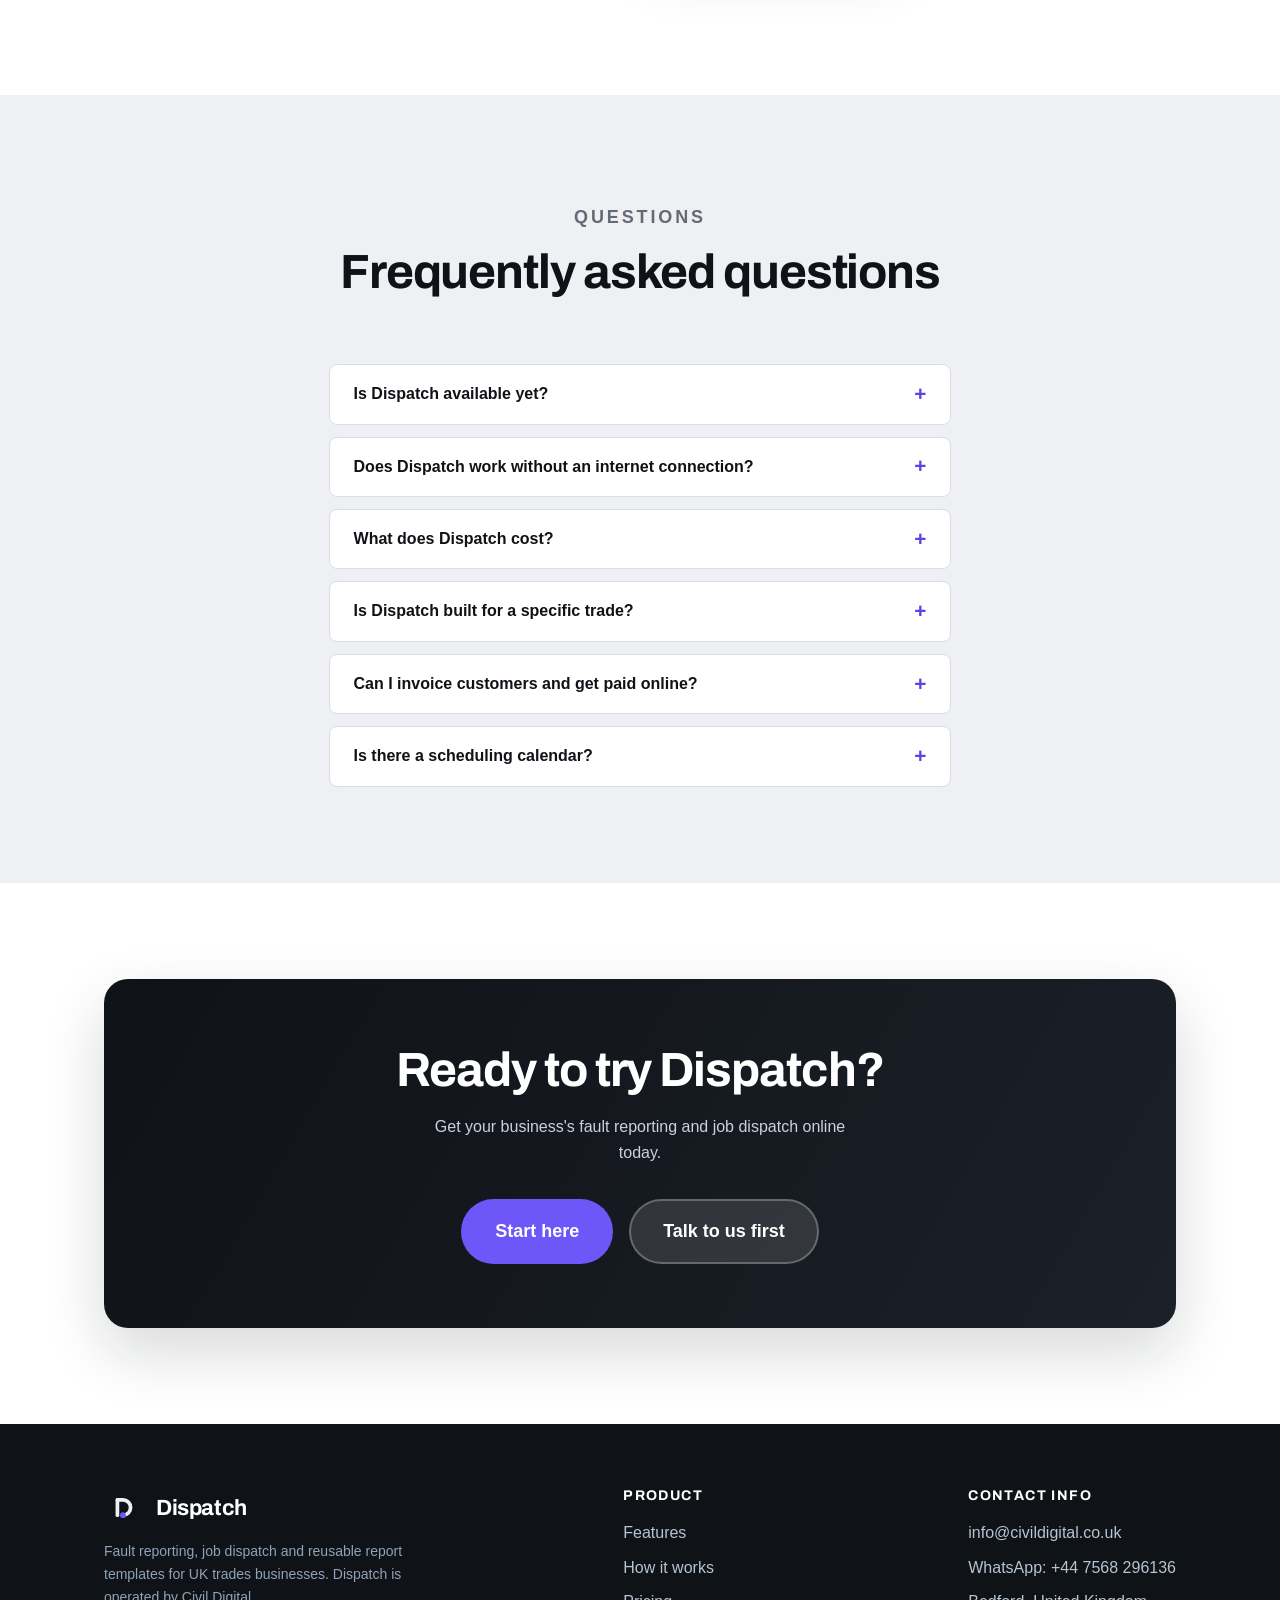
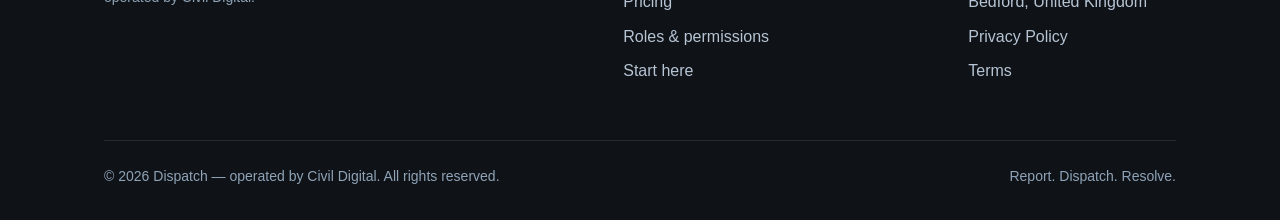
==== commit 9bcbb892: "Rebrand to the Sealed mark and the Graphite & Volt palette Matches the Dispatch app (ADR-0003, which" ====
--- a/index.html
+++ b/index.html
@@ -6,7 +6,7 @@
   <title>Fault Reporting &amp; Job Dispatch Software for Trades | Dispatch</title>
   <meta name="description" content="Dispatch is UK software for trades businesses — electricians, plumbers, HVAC and other field-service teams: structured customer fault reports, secure portal links, job dispatch with List, Kanban &amp; Map views, invoicing with online card payments, and reusable templates.">
   <link rel="canonical" href="https://dispatch.civildigital.co.uk/">
-  <meta name="theme-color" content="#0B1F3A">
+  <meta name="theme-color" content="#0F1216">
 
   <!-- Open Graph -->
   <meta property="og:type" content="website">
@@ -114,8 +114,8 @@
   <header class="site-header">
     <div class="container nav">
       <a class="brand" href="/" aria-label="Dispatch home">
-        <img class="brand__mark" src="/assets/brand/dispatch-logo-192.png" alt="" aria-hidden="true" width="40" height="40">
-        <span class="brand__text">Dis<span class="log">patch</span></span>
+        <img class="brand__mark" src="/assets/brand/dispatch-logo.svg" alt="" aria-hidden="true" width="40" height="40">
+        <span class="brand__text">Dispatch</span>
       </a>
       <button class="nav__toggle" aria-expanded="false" aria-controls="primary-nav">
         <svg width="22" height="22" viewBox="0 0 24 24" fill="none" stroke="currentColor" stroke-width="2" aria-hidden="true"><line x1="3" y1="6" x2="21" y2="6"/><line x1="3" y1="12" x2="21" y2="12"/><line x1="3" y1="18" x2="21" y2="18"/></svg>
@@ -150,9 +150,9 @@
         <div class="hero__art">
           <div class="hero-card">
             <div class="hero-card__mark">
-              <img src="/assets/brand/dispatch-logo-192.png" alt="Dispatch logo" width="150" height="150">
+              <img src="/assets/brand/dispatch-logo.svg" alt="Dispatch logo" width="150" height="150">
             </div>
-            <h3>Dis<span style="color:var(--teal)">patch</span></h3>
+            <h3>Dispatch</h3>
             <p>Every fault report, photo and job — logged and accounted for.</p>
           </div>
         </div>
@@ -172,9 +172,9 @@
           <article class="card">
             <span class="card__icon" aria-hidden="true">
               <svg viewBox="0 0 24 24" fill="none" xmlns="http://www.w3.org/2000/svg">
-                <rect x="4" y="3" width="16" height="18" rx="2" stroke="#0B1F3A" stroke-width="1.8"/>
-                <path d="M7.5 8h9M7.5 12h9M7.5 16h5.5" stroke="#0B1F3A" stroke-width="1.8" stroke-linecap="round"/>
-                <path d="M16 15.5l1.6 1.6L21 13.5" stroke="#2EC4B6" stroke-width="1.8" stroke-linecap="round" stroke-linejoin="round"/>
+                <rect x="4" y="3" width="16" height="18" rx="2" stroke="#0F1216" stroke-width="1.8"/>
+                <path d="M7.5 8h9M7.5 12h9M7.5 16h5.5" stroke="#0F1216" stroke-width="1.8" stroke-linecap="round"/>
+                <path d="M16 15.5l1.6 1.6L21 13.5" stroke="#5B43E8" stroke-width="1.8" stroke-linecap="round" stroke-linejoin="round"/>
               </svg>
             </span>
             <h3>Structured fault reports</h3>
@@ -184,9 +184,9 @@
           <article class="card">
             <span class="card__icon" aria-hidden="true">
               <svg viewBox="0 0 24 24" fill="none" xmlns="http://www.w3.org/2000/svg">
-                <path d="M4 12a8 8 0 1 1 4.5 7.2" stroke="#0B1F3A" stroke-width="1.8" stroke-linecap="round"/>
-                <path d="M4 12v5h5" stroke="#0B1F3A" stroke-width="1.8" stroke-linecap="round" stroke-linejoin="round"/>
-                <circle cx="12" cy="12" r="2.6" fill="#2EC4B6"/>
+                <path d="M4 12a8 8 0 1 1 4.5 7.2" stroke="#0F1216" stroke-width="1.8" stroke-linecap="round"/>
+                <path d="M4 12v5h5" stroke="#0F1216" stroke-width="1.8" stroke-linecap="round" stroke-linejoin="round"/>
+                <circle cx="12" cy="12" r="2.6" fill="#5B43E8"/>
               </svg>
             </span>
             <h3>Secure customer portal links</h3>
@@ -196,9 +196,9 @@
           <article class="card">
             <span class="card__icon" aria-hidden="true">
               <svg viewBox="0 0 24 24" fill="none" xmlns="http://www.w3.org/2000/svg">
-                <circle cx="12" cy="9.5" r="3" stroke="#0B1F3A" stroke-width="1.8"/>
-                <path d="M12 21s6.5-5.6 6.5-11.2a6.5 6.5 0 1 0-13 0C5.5 15.4 12 21 12 21z" stroke="#0B1F3A" stroke-width="1.8" stroke-linejoin="round"/>
-                <path d="M9 9.7l1.8 1.8L15 7.7" stroke="#2EC4B6" stroke-width="1.8" stroke-linecap="round" stroke-linejoin="round"/>
+                <circle cx="12" cy="9.5" r="3" stroke="#0F1216" stroke-width="1.8"/>
+                <path d="M12 21s6.5-5.6 6.5-11.2a6.5 6.5 0 1 0-13 0C5.5 15.4 12 21 12 21z" stroke="#0F1216" stroke-width="1.8" stroke-linejoin="round"/>
+                <path d="M9 9.7l1.8 1.8L15 7.7" stroke="#5B43E8" stroke-width="1.8" stroke-linecap="round" stroke-linejoin="round"/>
               </svg>
             </span>
             <h3>Job dispatch — List, Kanban &amp; Map</h3>
@@ -208,9 +208,9 @@
           <article class="card">
             <span class="card__icon" aria-hidden="true">
               <svg viewBox="0 0 24 24" fill="none" xmlns="http://www.w3.org/2000/svg">
-                <path d="M6 3.5h12v17l-2.5-1.6L13 20.5l-2.5-1.6L8 20.5l-2-1.6V3.5Z" stroke="#0B1F3A" stroke-width="1.8" stroke-linejoin="round"/>
-                <path d="M9 8h6M9 11.5h6" stroke="#0B1F3A" stroke-width="1.8" stroke-linecap="round"/>
-                <path d="M9 15l1.6 1.6L14 13" stroke="#2EC4B6" stroke-width="1.8" stroke-linecap="round" stroke-linejoin="round"/>
+                <path d="M6 3.5h12v17l-2.5-1.6L13 20.5l-2.5-1.6L8 20.5l-2-1.6V3.5Z" stroke="#0F1216" stroke-width="1.8" stroke-linejoin="round"/>
+                <path d="M9 8h6M9 11.5h6" stroke="#0F1216" stroke-width="1.8" stroke-linecap="round"/>
+                <path d="M9 15l1.6 1.6L14 13" stroke="#5B43E8" stroke-width="1.8" stroke-linecap="round" stroke-linejoin="round"/>
               </svg>
             </span>
             <h3>Invoicing, start to finish</h3>
@@ -220,9 +220,9 @@
           <article class="card">
             <span class="card__icon" aria-hidden="true">
               <svg viewBox="0 0 24 24" fill="none" xmlns="http://www.w3.org/2000/svg">
-                <rect x="3" y="6" width="18" height="13" rx="2" stroke="#0B1F3A" stroke-width="1.8"/>
-                <path d="M3 10h18" stroke="#0B1F3A" stroke-width="1.8"/>
-                <path d="M6.5 14.5h4" stroke="#2EC4B6" stroke-width="1.8" stroke-linecap="round"/>
+                <rect x="3" y="6" width="18" height="13" rx="2" stroke="#0F1216" stroke-width="1.8"/>
+                <path d="M3 10h18" stroke="#0F1216" stroke-width="1.8"/>
+                <path d="M6.5 14.5h4" stroke="#5B43E8" stroke-width="1.8" stroke-linecap="round"/>
               </svg>
             </span>
             <h3>Get paid by card</h3>
@@ -232,10 +232,10 @@
           <article class="card">
             <span class="card__icon" aria-hidden="true">
               <svg viewBox="0 0 24 24" fill="none" xmlns="http://www.w3.org/2000/svg">
-                <rect x="3.5" y="5" width="17" height="14" rx="2.5" stroke="#0B1F3A" stroke-width="1.8"/>
-                <path d="M3.5 9h17" stroke="#0B1F3A" stroke-width="1.8"/>
-                <path d="M8 3.5v3M16 3.5v3" stroke="#0B1F3A" stroke-width="1.8" stroke-linecap="round"/>
-                <path d="M7.5 14.5h3M7.5 17h6" stroke="#2EC4B6" stroke-width="1.8" stroke-linecap="round"/>
+                <rect x="3.5" y="5" width="17" height="14" rx="2.5" stroke="#0F1216" stroke-width="1.8"/>
+                <path d="M3.5 9h17" stroke="#0F1216" stroke-width="1.8"/>
+                <path d="M8 3.5v3M16 3.5v3" stroke="#0F1216" stroke-width="1.8" stroke-linecap="round"/>
+                <path d="M7.5 14.5h3M7.5 17h6" stroke="#5B43E8" stroke-width="1.8" stroke-linecap="round"/>
               </svg>
             </span>
             <h3>Reusable templates &amp; questionnaires</h3>
@@ -245,10 +245,10 @@
           <article class="card">
             <span class="card__icon" aria-hidden="true">
               <svg viewBox="0 0 24 24" fill="none" xmlns="http://www.w3.org/2000/svg">
-                <circle cx="8.5" cy="8" r="3" stroke="#0B1F3A" stroke-width="1.8"/>
-                <circle cx="17" cy="9.5" r="2.4" stroke="#0B1F3A" stroke-width="1.8"/>
-                <path d="M3.5 19c.5-3 2.7-4.5 5-4.5s4.5 1.5 5 4.5" stroke="#0B1F3A" stroke-width="1.8" stroke-linecap="round"/>
-                <path d="M14.5 19c.4-2.2 1.9-3.4 3.5-3.4" stroke="#2EC4B6" stroke-width="1.8" stroke-linecap="round"/>
+                <circle cx="8.5" cy="8" r="3" stroke="#0F1216" stroke-width="1.8"/>
+                <circle cx="17" cy="9.5" r="2.4" stroke="#0F1216" stroke-width="1.8"/>
+                <path d="M3.5 19c.5-3 2.7-4.5 5-4.5s4.5 1.5 5 4.5" stroke="#0F1216" stroke-width="1.8" stroke-linecap="round"/>
+                <path d="M14.5 19c.4-2.2 1.9-3.4 3.5-3.4" stroke="#5B43E8" stroke-width="1.8" stroke-linecap="round"/>
               </svg>
             </span>
             <h3>Team roles, permissions &amp; invites</h3>
@@ -258,8 +258,8 @@
           <article class="card">
             <span class="card__icon" aria-hidden="true">
               <svg viewBox="0 0 24 24" fill="none" xmlns="http://www.w3.org/2000/svg">
-                <path d="M4 8.5A2 2 0 0 1 6 6.5h1.2l.9-1.6A2 2 0 0 1 9.85 4h4.3a2 2 0 0 1 1.75.9l.9 1.6H18a2 2 0 0 1 2 2V17a2 2 0 0 1-2 2H6a2 2 0 0 1-2-2V8.5z" stroke="#0B1F3A" stroke-width="1.8" stroke-linejoin="round"/>
-                <circle cx="12" cy="12.5" r="3.2" stroke="#2EC4B6" stroke-width="1.8"/>
+                <path d="M4 8.5A2 2 0 0 1 6 6.5h1.2l.9-1.6A2 2 0 0 1 9.85 4h4.3a2 2 0 0 1 1.75.9l.9 1.6H18a2 2 0 0 1 2 2V17a2 2 0 0 1-2 2H6a2 2 0 0 1-2-2V8.5z" stroke="#0F1216" stroke-width="1.8" stroke-linejoin="round"/>
+                <circle cx="12" cy="12.5" r="3.2" stroke="#5B43E8" stroke-width="1.8"/>
               </svg>
             </span>
             <h3>Media capture, attached to the job</h3>
@@ -433,8 +433,8 @@
       <div class="footer-grid">
         <div class="footer-brand">
           <a class="brand" href="/">
-            <img class="brand__mark" src="/assets/brand/dispatch-logo-192.png" alt="" aria-hidden="true" width="36" height="36">
-            <span class="brand__text">Dis<span class="log">patch</span></span>
+            <img class="brand__mark" src="/assets/brand/dispatch-logo.svg" alt="" aria-hidden="true" width="36" height="36">
+            <span class="brand__text">Dispatch</span>
           </a>
           <p>Fault reporting, job dispatch and reusable report templates for UK trades businesses. Dispatch is operated by Civil Digital.</p>
         </div>
--- a/assets/css/styles.css
+++ b/assets/css/styles.css
@@ -1,36 +1,48 @@
 /* ==========================================================================
    Dispatch — Design System
    A product of Civil Digital. Follows the Civil Digital site conventions:
-   token-driven, system font stack (no external fonts), accessible, fast.
-   Brand: navy (--navy) + teal accent (--teal), on light mist neutrals.
-   Tokens match the Dispatch app itself (see docs/adr/0002-design-tokens.md
-   in the app repo), which carried BoatLog's brand across on purpose.
+   token-driven, self-hosted fonts, accessible, fast.
+   Brand: graphite (--ink) + Volt accent (--volt), on cool neutrals.
+   Tokens match the Dispatch app itself (see docs/adr/0003-brand-identity.md in
+   the app repo), which supersedes ADR-0002: Dispatch no longer carries BoatLog's
+   navy/teal, because BoatLog already owns them in the Civil Digital portfolio.
    ========================================================================== */
+
+/* ---- Brand type --------------------------------------------------------- */
+/* Archivo sets the wordmark and headings only; body copy stays on the system
+   stack. Self-hosted: no runtime request to a font CDN, ever. */
+@font-face {
+  font-family: 'Archivo';
+  src: url('/assets/fonts/Archivo-Variable.woff2') format('woff2');
+  font-weight: 100 900;
+  font-style: normal;
+  font-display: swap;
+}
 
 /* ---- Design tokens ------------------------------------------------------ */
 :root {
-  /* Brand */
-  --navy:          #0B1F3A;   /* primary brand / ink */
-  --navy-600:      #14304f;   /* gradient / hover */
-  --teal:          #2EC4B6;   /* the single strong accent */
-  --teal-dark:     #1fa99c;   /* hover / active / AA on white for text */
-  --mist:          #E6EEF2;   /* light section wash */
-
-  /* Ink & neutrals */
-  --ink:           #0B1F3A;   /* headings / primary text */
-  --body:          #33465a;   /* body text (AA on white) */
-  --muted:         #5b6b7d;   /* secondary text */
-  --line:          #dbe4ec;   /* borders / dividers */
+  /* Brand — "Graphite & Volt" (ADR-0003) */
+  --ink:           #0F1216;   /* graphite: primary brand, headings, primary text */
+  --ink-700:       #1B2029;   /* gradient / hover */
+  --volt:          #6E56F8;   /* accent. SOLID FILLS ONLY — 4.3:1 on light, fails AA as text */
+  --volt-600:      #5B43E8;   /* the AA-safe accent for TEXT and focus (6.1:1 on white) */
+  --wash:          #EFF0F3;   /* light section wash */
+
+  /* Ink & neutrals — re-derived from graphite */
+  --body:          #3B424C;   /* body text (10.0:1 on white) */
+  --muted:         #626B77;   /* secondary text (5.4:1) */
+  --line:          #DADEE4;   /* borders / dividers */
   --surface:       #ffffff;
-  --surface-alt:   #f5f8fb;   /* alternating section bg */
-  --surface-deep:  #0B1F3A;   /* dark footer / hero */
+  --surface-alt:   #F4F5F8;   /* alternating section bg */
+  --surface-deep:  #0F1216;   /* dark footer / hero */
 
   /* Feedback */
-  --focus:         #1fa99c;
-  --success:       #1fa99c;
+  --focus:         #5B43E8;
+  --success:       #5B43E8;
   --error:         #b91c1c;
 
   /* Typography — system stack for performance */
+  --font-display: 'Archivo', -apple-system, BlinkMacSystemFont, "Segoe UI", sans-serif;
   --font-sans: -apple-system, BlinkMacSystemFont, "Segoe UI", Roboto, Helvetica,
                Arial, "Apple Color Emoji", "Segoe UI Emoji", sans-serif;
   --fs-300: 0.875rem;
@@ -50,8 +62,8 @@
   --radius:    16px;
   --radius-sm: 8px;
   --radius-pill: 999px;
-  --shadow:    0 1px 2px rgba(11,31,58,.06), 0 10px 30px rgba(11,31,58,.10);
-  --shadow-lg: 0 24px 60px rgba(11,31,58,.16);
+  --shadow:    0 1px 2px rgba(15,18,22,.06), 0 10px 30px rgba(15,18,22,.10);
+  --shadow-lg: 0 24px 60px rgba(15,18,22,.16);
   --maxw:      1120px;
   --maxw-prose: 70ch;
 }
@@ -80,10 +92,13 @@
 
 img, svg { display: block; max-width: 100%; }
 table, pre, iframe { max-width: 100%; }
-a { color: var(--teal-dark); text-decoration: none; }
+a { color: var(--volt-600); text-decoration: none; }
 a:hover { text-decoration: underline; }
 
-h1, h2, h3, h4 { color: var(--ink); line-height: 1.2; font-weight: 700; letter-spacing: -0.01em; }
+h1, h2, h3, h4 {
+  font-family: var(--font-display);
+  color: var(--ink); line-height: 1.15; font-weight: 700; letter-spacing: -0.022em;
+}
 h1 { font-size: var(--fs-900); }
 h2 { font-size: var(--fs-800); }
 h3 { font-size: var(--fs-600); }
@@ -94,7 +109,7 @@
 /* ---- Accessibility helpers --------------------------------------------- */
 .skip-link {
   position: absolute; left: var(--sp-2); top: -3rem;
-  background: var(--teal); color: var(--navy); padding: var(--sp-2) var(--sp-4);
+  background: var(--volt); color: #fff; padding: var(--sp-2) var(--sp-4);
   border-radius: var(--radius-sm); z-index: 200; transition: top .15s ease; font-weight: 600;
 }
 .skip-link:focus { top: var(--sp-2); text-decoration: none; }
@@ -107,12 +122,12 @@
 /* ---- Layout ------------------------------------------------------------- */
 .container { width: 100%; max-width: var(--maxw); margin: 0 auto; padding: 0 var(--sp-5); }
 .section { padding: var(--sp-9) 0; }
-.section--tint { background: var(--mist); }
+.section--tint { background: var(--wash); }
 .text-center { text-align: center; }
 
 .eyebrow {
   text-transform: uppercase; letter-spacing: .16em;
-  font-size: var(--fs-300); font-weight: 700; color: var(--teal-dark);
+  font-size: var(--fs-300); font-weight: 700; color: var(--volt-600);
 }
 
 .section-head { max-width: 640px; margin: 0 auto var(--sp-8); text-align: center; }
@@ -127,17 +142,17 @@
   transition: transform .15s ease, box-shadow .15s ease, background .15s ease, color .15s ease;
 }
 .btn:hover { text-decoration: none; transform: translateY(-1px); }
-.btn--primary   { background: var(--teal); color: var(--navy); }
-.btn--primary:hover { background: var(--teal-dark); color: #fff; }
-.btn--secondary { background: transparent; color: var(--navy); border-color: var(--line); }
-.btn--secondary:hover { border-color: var(--teal); color: var(--teal-dark); }
+.btn--primary   { background: var(--volt); color: #fff; }
+.btn--primary:hover { background: var(--volt-600); color: #fff; }
+.btn--secondary { background: transparent; color: var(--ink); border-color: var(--line); }
+.btn--secondary:hover { border-color: var(--volt); color: var(--volt-600); }
 .btn--ghost { background: rgba(255,255,255,.12); color: #fff; border-color: rgba(255,255,255,.25); }
 .btn--ghost:hover { background: rgba(255,255,255,.2); color: #fff; }
 .btn--lg { padding: var(--sp-4) var(--sp-6); font-size: var(--fs-500); }
 
 /* ---- Coming-soon / status banner ----------------------------------------- */
 .banner {
-  background: var(--teal); color: var(--navy);
+  background: var(--volt); color: #fff;
   text-align: center; font-weight: 600; font-size: var(--fs-300);
   padding: var(--sp-3) var(--sp-4); letter-spacing: .02em;
 }
@@ -152,38 +167,37 @@
 .site-header .nav {
   display: flex; align-items: center; justify-content: space-between; height: 72px;
 }
-.brand { display: flex; align-items: center; gap: var(--sp-3); font-weight: 700; font-size: var(--fs-600); color: var(--navy); }
+.brand { font-family: var(--font-display); letter-spacing: -.018em; display: flex; align-items: center; gap: var(--sp-3); font-weight: 700; font-size: var(--fs-600); color: var(--ink); }
 .brand:hover { text-decoration: none; }
 .brand__mark {
-  width: 40px; height: 40px; border-radius: 10px; background: #fff;
-  display: flex; align-items: center; justify-content: center;
-  padding: 3px; flex-shrink: 0; box-shadow: 0 0 0 1px var(--line);
-}
-.brand__mark img { width: 100%; height: 100%; object-fit: contain; border-radius: 6px; }
-.brand__text .log { color: var(--teal); }
+  width: 40px; height: 40px; border-radius: 9px;
+  display: block; flex-shrink: 0;
+}
+.brand__mark img { width: 100%; height: 100%; object-fit: contain; border-radius: 9px; }
+.brand__text { font-family: var(--font-display); letter-spacing: -.018em; }
 
 .nav__toggle {
-  display: none; background: none; border: 0; color: var(--navy);
+  display: none; background: none; border: 0; color: var(--ink);
   padding: var(--sp-2); cursor: pointer; border-radius: var(--radius-sm);
 }
 .nav__links { display: flex; align-items: center; gap: var(--sp-6); list-style: none; padding: 0; }
-.nav__links a { color: var(--navy); font-weight: 500; }
-.nav__links a:hover { color: var(--teal-dark); text-decoration: none; }
+.nav__links a { color: var(--ink); font-weight: 500; }
+.nav__links a:hover { color: var(--volt-600); text-decoration: none; }
 
 /* ---- Hero --------------------------------------------------------------- */
 .hero {
   position: relative; color: #fff; overflow: hidden;
   background:
     radial-gradient(1200px 500px at 80% -10%, rgba(46,196,182,.18), transparent 60%),
-    linear-gradient(180deg, var(--navy) 0%, var(--navy-600) 100%);
+    linear-gradient(180deg, var(--ink) 0%, var(--ink-700) 100%);
 }
 .hero .container {
   display: grid; grid-template-columns: 1.1fr .9fr; gap: var(--sp-8);
   align-items: center; padding-top: var(--sp-9); padding-bottom: var(--sp-9);
 }
 .hero h1 { color: #fff; }
-.hero h1 .accent { color: var(--teal); }
-.hero .eyebrow { display: inline-block; margin-bottom: var(--sp-5); color: var(--teal); }
+.hero h1 .accent { color: var(--volt); }
+.hero .eyebrow { display: inline-block; margin-bottom: var(--sp-5); color: var(--volt); }
 .hero__lead { font-size: var(--fs-500); color: #c7d3e0; max-width: 36ch; margin: var(--sp-5) 0 var(--sp-6); }
 .hero__actions { display: flex; gap: var(--sp-4); flex-wrap: wrap; }
 .hero__tagline {
@@ -196,12 +210,17 @@
   border-radius: 24px; padding: var(--sp-7); width: 100%; max-width: 380px;
   text-align: center; box-shadow: var(--shadow-lg);
 }
+/* No white plate: the mark carries its own graphite tile, so a light backing turns it into a
+   sticker. A hairline stops it dissolving into the dark hero instead. */
 .hero-card__mark {
-  background: #fff; border-radius: 24px; width: 180px; height: 180px;
-  margin: 0 auto var(--sp-5); display: flex; align-items: center; justify-content: center;
-}
-.hero-card__mark img { width: 150px; height: 150px; object-fit: contain; }
-.hero-card h3 { color: #fff; margin-bottom: var(--sp-1); }
+  width: 150px; height: 150px; margin: 0 auto var(--sp-5);
+  display: flex; align-items: center; justify-content: center;
+}
+.hero-card__mark img {
+  width: 150px; height: 150px; object-fit: contain;
+  border-radius: 34px; box-shadow: 0 0 0 1px rgba(255,255,255,.16);
+}
+.hero-card h3 { color: #fff; margin-bottom: var(--sp-1); font-size: var(--fs-600); }
 .hero-card p { color: #a9b8c9; font-size: var(--fs-300); margin: 0; }
 
 /* ---- Feature cards ------------------------------------------------------ */
@@ -213,11 +232,11 @@
 }
 .card:hover { transform: translateY(-4px); box-shadow: var(--shadow-lg); }
 .card__icon {
-  width: 56px; height: 56px; border-radius: 14px; background: var(--mist);
+  width: 56px; height: 56px; border-radius: 14px; background: var(--wash);
   display: flex; align-items: center; justify-content: center; margin-bottom: var(--sp-5);
 }
 .card__icon svg { width: 30px; height: 30px; }
-.card h3 { font-size: var(--fs-600); color: var(--navy); margin-bottom: var(--sp-3); }
+.card h3 { font-size: var(--fs-600); color: var(--ink); margin-bottom: var(--sp-3); }
 .card p { color: var(--muted); margin: 0; }
 
 /* ---- Roadmap / coming soon ------------------------------------------------ */
@@ -233,10 +252,10 @@
 .step { text-align: center; }
 .step__num {
   width: 52px; height: 52px; margin: 0 auto var(--sp-5); border-radius: 50%;
-  background: var(--navy); color: #fff; font-weight: 700; font-size: var(--fs-600);
+  background: var(--ink); color: #fff; font-weight: 700; font-size: var(--fs-600);
   display: flex; align-items: center; justify-content: center;
 }
-.step h3 { color: var(--navy); font-size: var(--fs-500); margin-bottom: var(--sp-2); }
+.step h3 { color: var(--ink); font-size: var(--fs-500); margin-bottom: var(--sp-2); }
 .step p { color: var(--muted); margin: 0 auto; }
 
 /* ---- Pricing -------------------------------------------------------------- */
@@ -246,13 +265,13 @@
   padding: var(--sp-6) var(--sp-5); box-shadow: var(--shadow); display: flex; flex-direction: column;
   position: relative;
 }
-.price-card--featured { border-color: var(--teal); box-shadow: 0 0 0 2px var(--teal), var(--shadow-lg); }
+.price-card--featured { border-color: var(--volt); box-shadow: 0 0 0 2px var(--volt), var(--shadow-lg); }
 .price-card__badge {
   position: absolute; top: -13px; left: 50%; transform: translateX(-50%);
-  background: var(--teal); color: var(--navy); font-size: var(--fs-300); font-weight: 700;
+  background: var(--volt); color: var(--ink); font-size: var(--fs-300); font-weight: 700;
   padding: 2px var(--sp-3); border-radius: var(--radius-pill); white-space: nowrap;
 }
-.price-card h3 { font-size: var(--fs-500); color: var(--navy); margin-bottom: var(--sp-2); }
+.price-card h3 { font-size: var(--fs-500); color: var(--ink); margin-bottom: var(--sp-2); }
 .price-card__amount { font-size: var(--fs-800); color: var(--ink); font-weight: 800; line-height: 1; margin-bottom: var(--sp-1); }
 .price-card__amount small { font-size: var(--fs-300); color: var(--muted); font-weight: 500; }
 .price-card__note { color: var(--muted); font-size: var(--fs-300); margin-bottom: var(--sp-5); }
@@ -262,12 +281,12 @@
   border-top: 1px solid var(--line); display: flex; gap: var(--sp-2);
 }
 .price-card__features li:first-child { border-top: 0; }
-.price-card__features li::before { content: "✓"; color: var(--teal-dark); font-weight: 700; flex-shrink: 0; }
+.price-card__features li::before { content: "✓"; color: var(--volt-600); font-weight: 700; flex-shrink: 0; }
 .pricing-note { text-align: center; color: var(--muted); font-size: var(--fs-300); margin-top: var(--sp-6); }
 
 /* ---- CTA / start trial ---------------------------------------------------- */
 .cta {
-  background: linear-gradient(120deg, var(--navy), var(--navy-600)); color: #fff;
+  background: linear-gradient(120deg, var(--ink), var(--ink-700)); color: #fff;
   border-radius: 24px; padding: var(--sp-8) var(--sp-7); text-align: center; box-shadow: var(--shadow-lg);
 }
 .cta h2 { color: #fff; }
@@ -275,17 +294,17 @@
 .cta__actions { display: flex; gap: var(--sp-4); flex-wrap: wrap; justify-content: center; }
 
 /* ---- Footer ------------------------------------------------------------- */
-.site-footer { background: var(--navy); color: #b6c4d4; padding: var(--sp-8) 0 var(--sp-6); }
+.site-footer { background: var(--ink); color: #b6c4d4; padding: var(--sp-8) 0 var(--sp-6); }
 .footer-grid { display: flex; justify-content: space-between; align-items: flex-start; gap: var(--sp-8); flex-wrap: wrap; }
 .footer-brand { max-width: 320px; }
 .footer-brand .brand { color: #fff; margin-bottom: var(--sp-3); }
-.footer-brand .brand .log { color: var(--teal); }
+.footer-brand .brand .log { color: var(--volt); }
 .footer-brand p { color: #8fa3b8; font-size: var(--fs-300); }
 .site-footer nav h2, .site-footer div h2 { color: #fff; font-size: var(--fs-300); text-transform: uppercase; letter-spacing: .1em; margin-bottom: var(--sp-4); }
 .footer-links { list-style: none; padding: 0; }
 .footer-links li { margin-bottom: var(--sp-2); }
 .footer-links a { color: #b6c4d4; }
-.footer-links a:hover { color: var(--teal); text-decoration: none; }
+.footer-links a:hover { color: var(--volt); text-decoration: none; }
 .footer-bottom {
   border-top: 1px solid rgba(255,255,255,.1); margin-top: var(--sp-7); padding-top: var(--sp-5);
   display: flex; justify-content: space-between; gap: var(--sp-4); flex-wrap: wrap;
@@ -293,20 +312,20 @@
 }
 
 /* ---- Legal / prose page ------------------------------------------------- */
-.page-head { background: linear-gradient(180deg, var(--navy), var(--navy-600)); color: #fff; padding: var(--sp-8) 0; }
+.page-head { background: linear-gradient(180deg, var(--ink), var(--ink-700)); color: #fff; padding: var(--sp-8) 0; }
 .page-head h1 { color: #fff; }
 .page-head p { color: #c7d3e0; margin: var(--sp-3) 0 0; }
 .page-head .breadcrumb { color: #8fa3b8; font-size: var(--fs-300); margin-bottom: var(--sp-4); }
 .page-head .breadcrumb a { color: #c7d3e0; }
 .prose { max-width: var(--maxw-prose); margin: 0 auto; }
-.prose h2 { color: var(--navy); font-size: var(--fs-600); margin-top: var(--sp-7); }
+.prose h2 { color: var(--ink); font-size: var(--fs-600); margin-top: var(--sp-7); }
 .prose h2:first-of-type { margin-top: 0; }
 .prose p, .prose li { color: var(--body); }
 .prose ul { padding-left: var(--sp-5); margin-top: var(--sp-3); }
 .prose li { margin-bottom: var(--sp-2); }
 .prose .updated { color: var(--muted); font-style: italic; margin-bottom: var(--sp-6); }
 .callout {
-  background: var(--mist); border-left: 4px solid var(--teal); border-radius: var(--radius-sm);
+  background: var(--wash); border-left: 4px solid var(--volt); border-radius: var(--radius-sm);
   padding: var(--sp-4) var(--sp-5); color: var(--body); margin: var(--sp-6) 0;
 }
 
@@ -318,7 +337,7 @@
 .data-table { width: 100%; min-width: 40rem; border-collapse: collapse; text-align: left; }
 .data-table thead th {
   border-bottom: 1px solid var(--line); padding: var(--sp-3) var(--sp-3) var(--sp-2);
-  font-size: var(--fs-300); font-weight: 700; color: var(--navy);
+  font-size: var(--fs-300); font-weight: 700; color: var(--ink);
 }
 .data-table th[scope="row"] {
   border-bottom: 1px solid var(--line); padding: var(--sp-4) var(--sp-3) var(--sp-4) 0;
@@ -326,13 +345,13 @@
 }
 .data-table tbody tr:last-child th[scope="row"],
 .data-table tbody tr:last-child td { border-bottom: 0; }
-.perm-label { display: block; font-size: var(--fs-400); font-weight: 600; color: var(--navy); }
+.perm-label { display: block; font-size: var(--fs-400); font-weight: 600; color: var(--ink); }
 .perm-desc { display: block; margin-top: 2px; font-size: var(--fs-300); color: var(--muted); }
 .data-table td.role-col, .data-table th.role-col {
   width: 8.5rem; text-align: center; vertical-align: top;
   border-bottom: 1px solid var(--line); padding: var(--sp-4) var(--sp-2);
 }
-.tick-yes { font-size: 1.2em; font-weight: 700; color: var(--teal-dark); }
+.tick-yes { font-size: 1.2em; font-weight: 700; color: var(--volt-600); }
 .tick-no { font-size: 1.2em; color: var(--muted); }
 .own-only { display: block; margin-top: 2px; font-size: 0.75rem; color: var(--muted); }
 
@@ -343,12 +362,12 @@
   padding: var(--sp-4) var(--sp-5);
 }
 .faq summary {
-  cursor: pointer; font-weight: 600; color: var(--navy); list-style: none;
+  cursor: pointer; font-weight: 600; color: var(--ink); list-style: none;
   display: flex; align-items: center; justify-content: space-between; gap: var(--sp-3);
 }
 .faq summary::-webkit-details-marker { display: none; }
 .faq summary::after {
-  content: "+"; font-size: 1.3em; line-height: 1; color: var(--teal-dark); flex-shrink: 0;
+  content: "+"; font-size: 1.3em; line-height: 1; color: var(--volt-600); flex-shrink: 0;
   transition: transform .15s ease;
 }
 .faq details[open] summary::after { transform: rotate(45deg); }
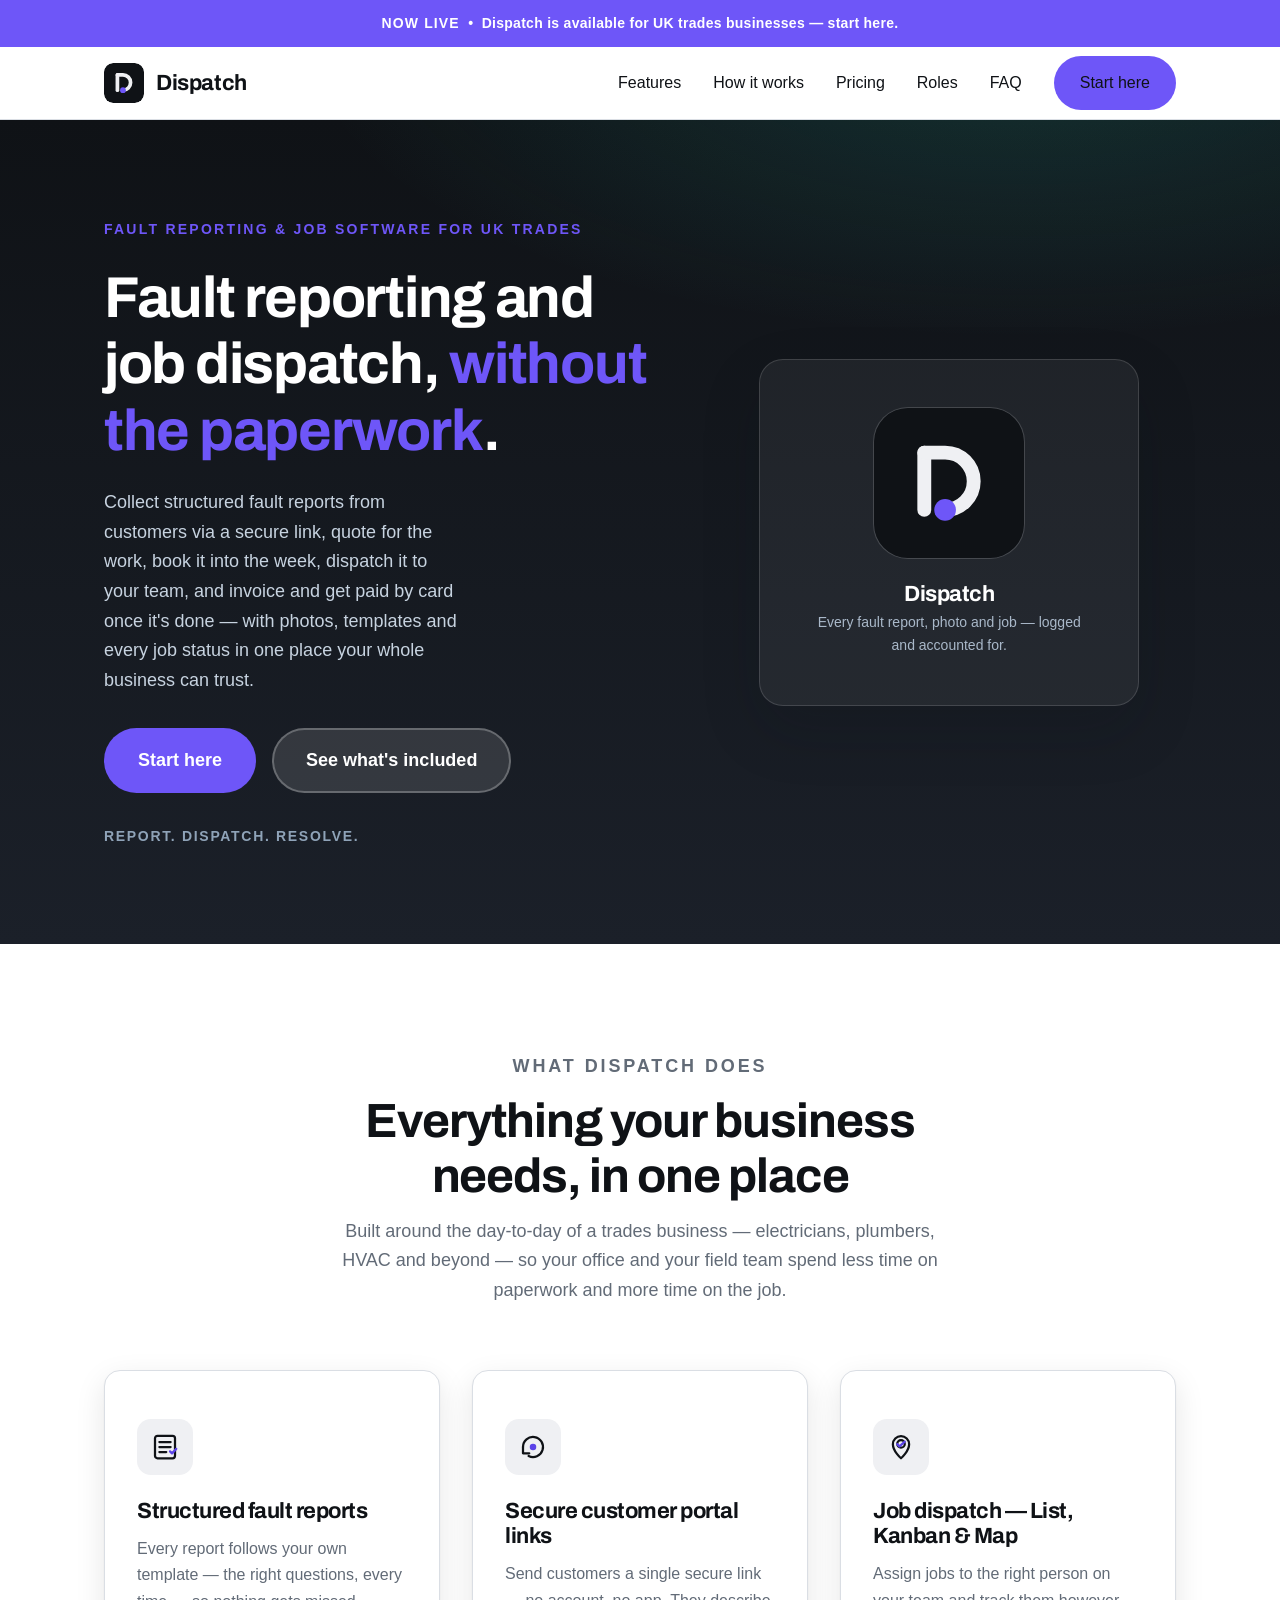
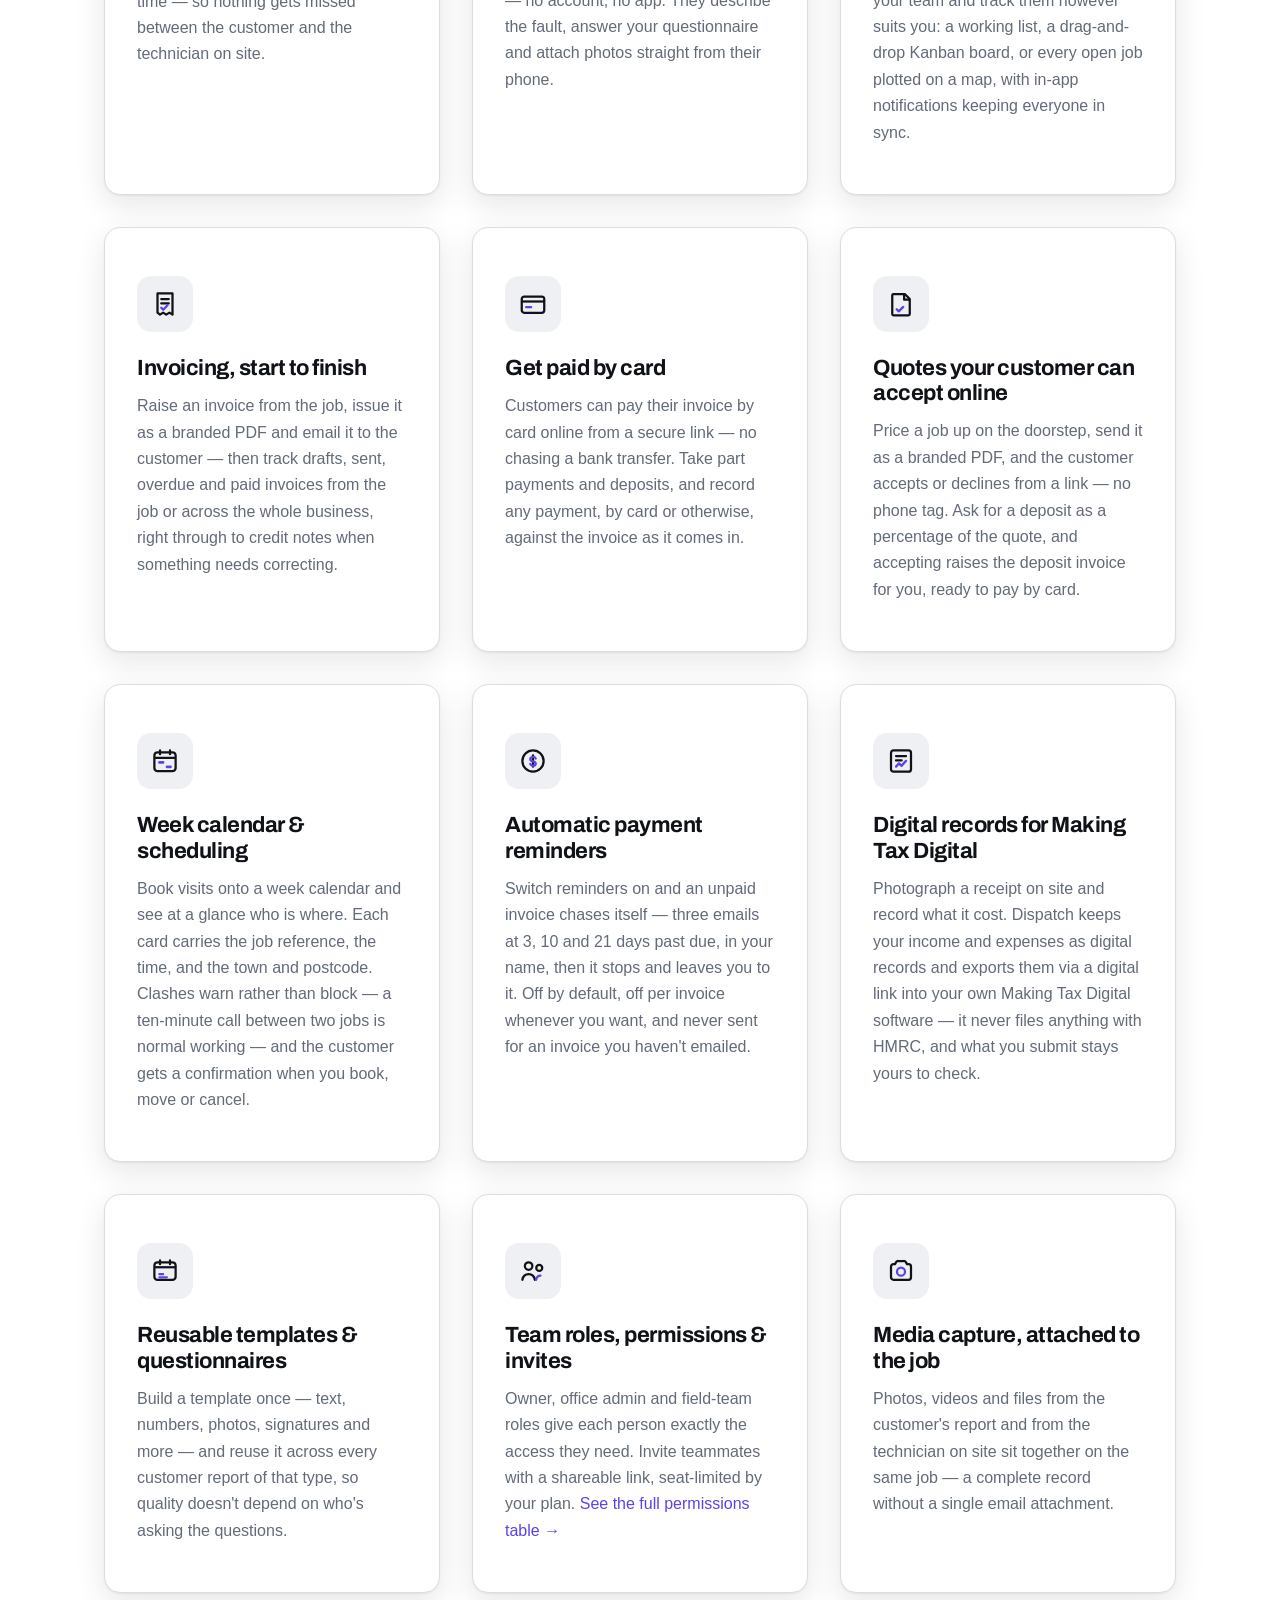
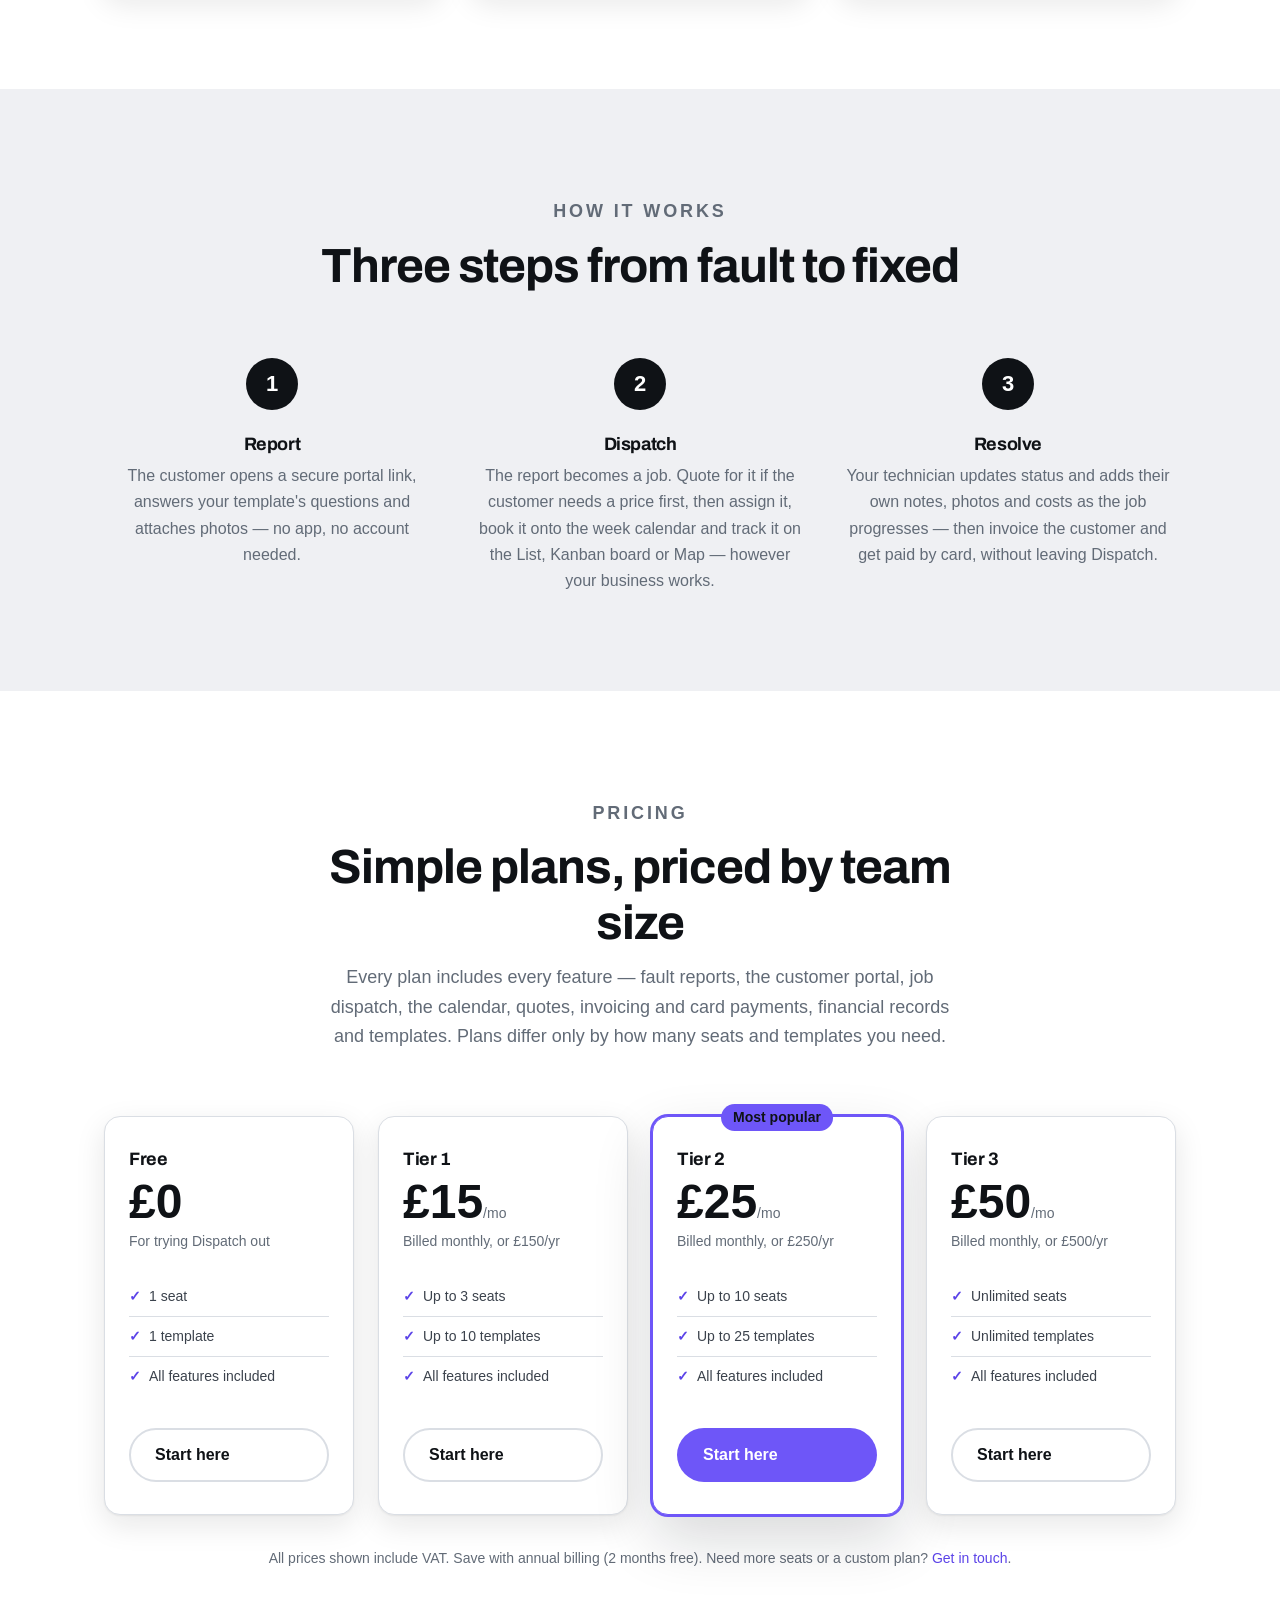
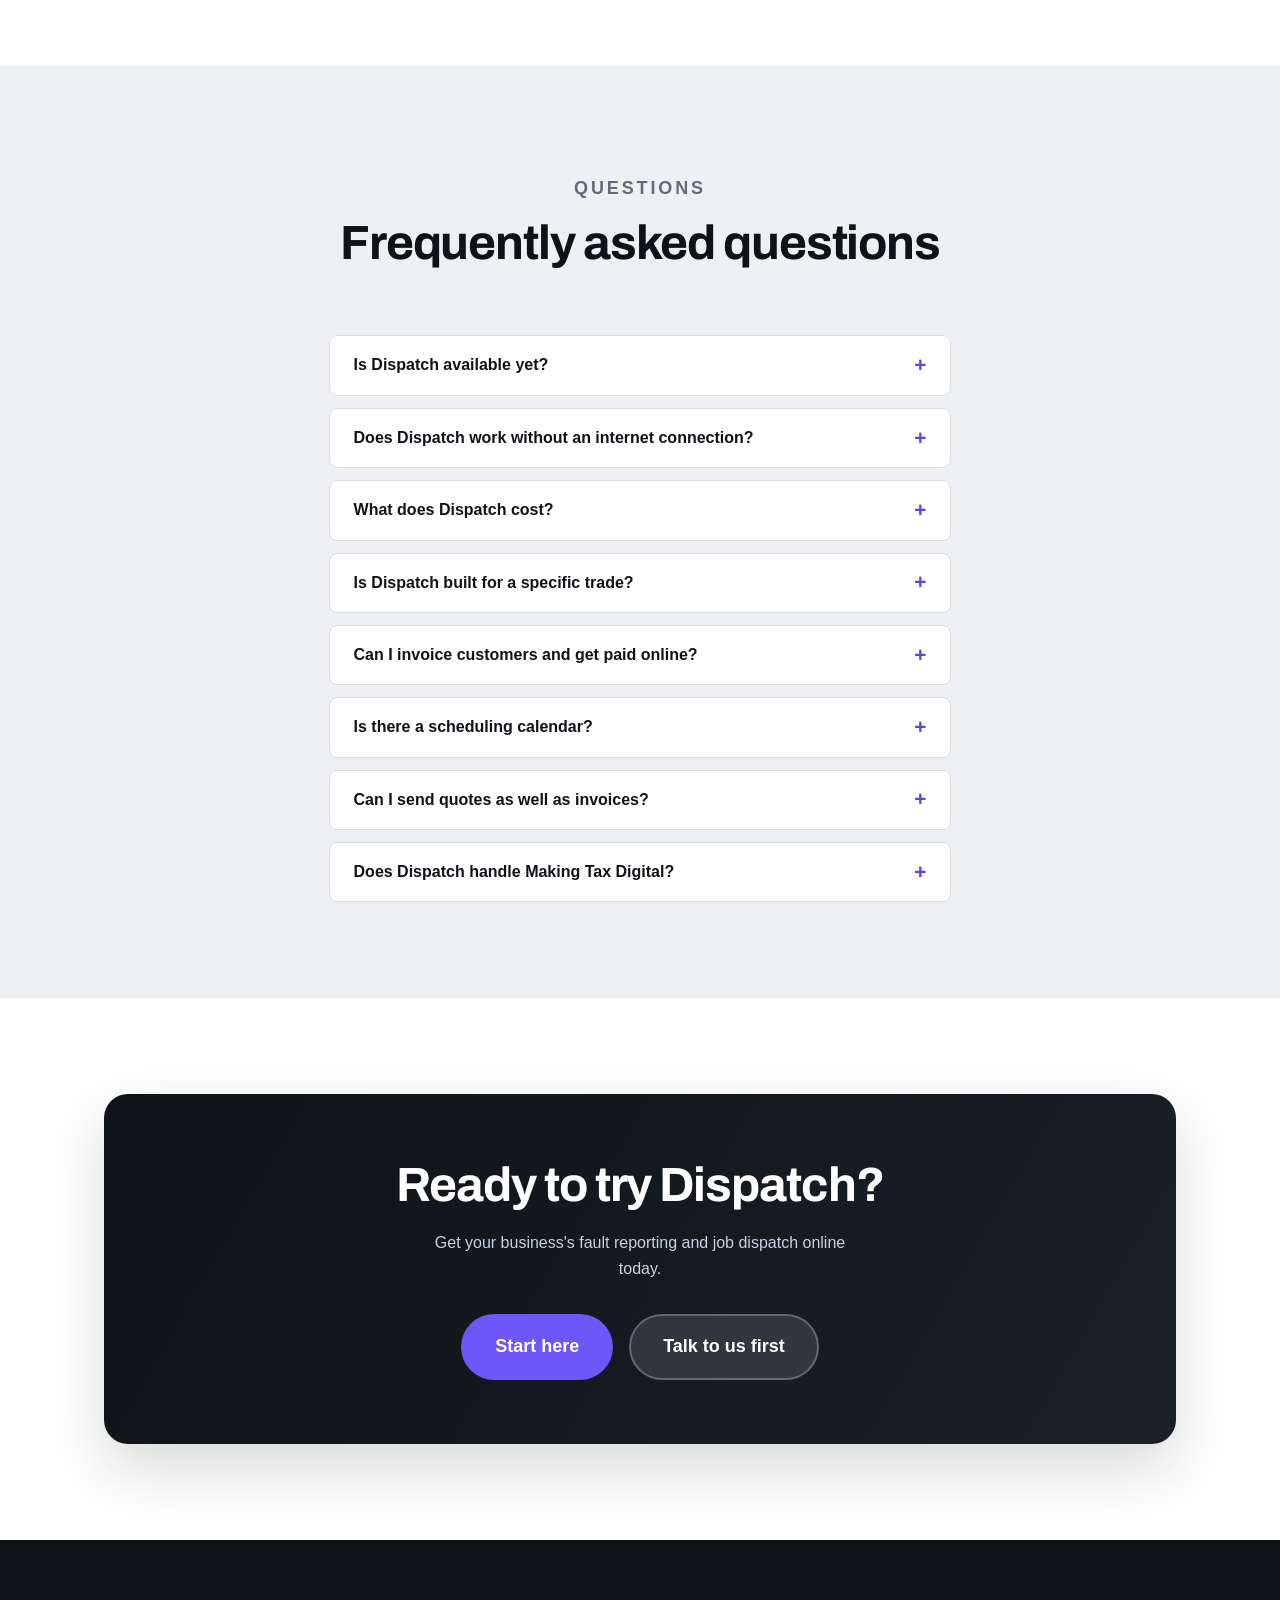
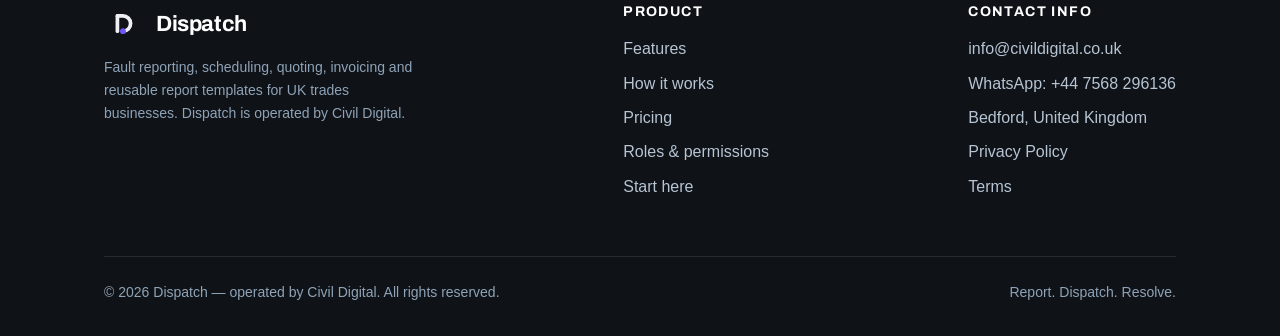
==== commit c09bd95e: "Advertise what Dispatch can actually do The site was selling a product three features behind the one" ====
--- a/index.html
+++ b/index.html
@@ -4,7 +4,7 @@
   <meta charset="UTF-8">
   <meta name="viewport" content="width=device-width, initial-scale=1.0">
   <title>Fault Reporting &amp; Job Dispatch Software for Trades | Dispatch</title>
-  <meta name="description" content="Dispatch is UK software for trades businesses — electricians, plumbers, HVAC and other field-service teams: structured customer fault reports, secure portal links, job dispatch with List, Kanban &amp; Map views, invoicing with online card payments, and reusable templates.">
+  <meta name="description" content="Dispatch is UK software for trades businesses — electricians, plumbers, HVAC and other field-service teams: structured customer fault reports, secure portal links, job dispatch with List, Kanban &amp; Map views, a week calendar, quotes with deposits, invoicing with online card payments, and digital records for Making Tax Digital.">
   <link rel="canonical" href="https://dispatch.civildigital.co.uk/">
   <meta name="theme-color" content="#0F1216">
 
@@ -13,7 +13,7 @@
   <meta property="og:site_name" content="Dispatch">
   <meta property="og:locale" content="en_GB">
   <meta property="og:title" content="Dispatch — fault reporting &amp; job dispatch software for trades">
-  <meta property="og:description" content="Structured fault reports, secure customer portal links, job dispatch (List, Kanban &amp; Map), invoicing with card payments and reusable templates — built for UK trades businesses.">
+  <meta property="og:description" content="Structured fault reports, secure customer portal links, job dispatch (List, Kanban &amp; Map), a week calendar, quotes with deposits, invoicing with card payments and reusable templates — built for UK trades businesses.">
   <meta property="og:url" content="https://dispatch.civildigital.co.uk/">
   <meta property="og:image" content="https://dispatch.civildigital.co.uk/images/og-default.png">
   <meta property="og:image:type" content="image/png">
@@ -22,8 +22,10 @@
   <meta property="og:image:alt" content="Dispatch — fault reporting and job dispatch software for trades">
   <meta name="twitter:card" content="summary_large_image">
 
-  <link rel="icon" href="/images/favicon.png" type="image/png">
-  <link rel="apple-touch-icon" href="/images/apple-touch-icon.png">
+  <link rel="icon" href="/favicon.ico" sizes="32x32">
+  <link rel="icon" href="/assets/brand/dispatch-logo.svg?v=2" type="image/svg+xml">
+  <link rel="icon" href="/images/favicon.png?v=2" type="image/png" sizes="32x32">
+  <link rel="apple-touch-icon" href="/images/apple-touch-icon.png?v=2">
   <link rel="stylesheet" href="/assets/css/styles.css">
   <script type="application/ld+json">
   {
@@ -34,7 +36,7 @@
     "url": "https://dispatch.civildigital.co.uk/",
     "applicationCategory": "BusinessApplication",
     "operatingSystem": "Web",
-    "description": "Dispatch helps trades businesses — electricians, plumbers, HVAC and other field-service teams — collect structured customer fault reports, manage jobs (List, Kanban and Map), raise and send invoices with online card payment, build reusable report templates, and coordinate teams with role-based access and invites.",
+    "description": "Dispatch helps trades businesses — electricians, plumbers, HVAC and other field-service teams — collect structured customer fault reports, manage jobs (List, Kanban and Map), book visits on a week calendar, send quotes the customer accepts online with an optional deposit, raise and send invoices with online card payment and automatic reminders, keep digital income and expense records for export into Making Tax Digital software, build reusable report templates, and coordinate teams with role-based access and invites.",
     "slogan": "Report. Dispatch. Resolve.",
     "publisher": { "@id": "https://dispatch.civildigital.co.uk/#organization" }
   }
@@ -92,12 +94,22 @@
       {
         "@type": "Question",
         "name": "Can I invoice customers and get paid online?",
-        "acceptedAnswer": { "@type": "Answer", "text": "Yes. Raise an invoice from the job, send it as a branded PDF by email, and your customer can pay by card securely online, right from the invoice. See our Terms for details on payment processing." }
+        "acceptedAnswer": { "@type": "Answer", "text": "Yes. Raise an invoice from the job, send it as a branded PDF by email, and your customer can pay by card securely online, right from the invoice. Part payments and deposits are supported, and you can switch on automatic reminders for anything that goes past due. See our Terms for details on payment processing." }
       },
       {
         "@type": "Question",
         "name": "Is there a scheduling calendar?",
-        "acceptedAnswer": { "@type": "Answer", "text": "Not yet — a calendar for planning jobs and appointments across your team is on the roadmap and coming soon. Today you can plan and track work with the List, Kanban and Map views." }
+        "acceptedAnswer": { "@type": "Answer", "text": "Yes. Book visits onto a week calendar, see who is booked in where, and let the customer know automatically when a visit is booked, moved or cancelled. It sits alongside the List, Kanban and Map views. Dispatch's calendar does not sync with Google Calendar, Outlook or iCal." }
+      },
+      {
+        "@type": "Question",
+        "name": "Can I send quotes as well as invoices?",
+        "acceptedAnswer": { "@type": "Answer", "text": "Yes. Price a job up, send the quote as a branded PDF, and the customer accepts or declines it from a link — you see the answer in Dispatch. You can ask for a deposit as a percentage of the quote; when the customer accepts, Dispatch raises the deposit invoice so they can pay it by card straight away, and drafts the final invoice ready for when the work is done." }
+      },
+      {
+        "@type": "Question",
+        "name": "Does Dispatch handle Making Tax Digital?",
+        "acceptedAnswer": { "@type": "Answer", "text": "Dispatch keeps your income and expenses as digital records — your technicians can photograph a receipt on site — and exports them via a digital link into your own Making Tax Digital software. Dispatch does not file anything with HMRC and is not a substitute for your accountant or your filing software; what gets submitted stays your responsibility." }
       }
     ]
   }
@@ -140,7 +152,7 @@
         <div class="hero__copy">
           <span class="eyebrow">Fault reporting &amp; job software for UK trades</span>
           <h1>Fault reporting and job dispatch, <span class="accent">without the paperwork</span>.</h1>
-          <p class="hero__lead">Collect structured fault reports from customers via a secure link, dispatch the job to your team, and invoice and get paid by card once it's done — with photos, templates and every job status in one place your whole business can trust.</p>
+          <p class="hero__lead">Collect structured fault reports from customers via a secure link, quote for the work, book it into the week, dispatch it to your team, and invoice and get paid by card once it's done — with photos, templates and every job status in one place your whole business can trust.</p>
           <div class="hero__actions">
             <a class="btn btn--primary btn--lg" href="https://app.dispatch.civildigital.co.uk">Start here</a>
             <a class="btn btn--ghost btn--lg" href="#features">See what's included</a>
@@ -226,7 +238,58 @@
               </svg>
             </span>
             <h3>Get paid by card</h3>
-            <p>Customers can pay their invoice by card online from a secure link — no chasing a bank transfer. Record any payment, by card or otherwise, against the invoice as it comes in.</p>
+            <p>Customers can pay their invoice by card online from a secure link — no chasing a bank transfer. Take part payments and deposits, and record any payment, by card or otherwise, against the invoice as it comes in.</p>
+          </article>
+
+          <article class="card">
+            <span class="card__icon" aria-hidden="true">
+              <svg viewBox="0 0 24 24" fill="none" xmlns="http://www.w3.org/2000/svg">
+                <path d="M6 4h9l4 4v12a1 1 0 0 1-1 1H6a1 1 0 0 1-1-1V5a1 1 0 0 1 1-1z" stroke="#0F1216" stroke-width="1.8" stroke-linejoin="round"/>
+                <path d="M14.5 4v4.5H19" stroke="#0F1216" stroke-width="1.8" stroke-linejoin="round"/>
+                <path d="M8.5 16.2l1.7 1.7 3.6-3.6" stroke="#5B43E8" stroke-width="1.8" stroke-linecap="round" stroke-linejoin="round"/>
+              </svg>
+            </span>
+            <h3>Quotes your customer can accept online</h3>
+            <p>Price a job up on the doorstep, send it as a branded PDF, and the customer accepts or declines from a link — no phone tag. Ask for a deposit as a percentage of the quote, and accepting raises the deposit invoice for you, ready to pay by card.</p>
+          </article>
+
+          <article class="card">
+            <span class="card__icon" aria-hidden="true">
+              <svg viewBox="0 0 24 24" fill="none" xmlns="http://www.w3.org/2000/svg">
+                <rect x="3.5" y="5" width="17" height="15" rx="2.5" stroke="#0F1216" stroke-width="1.8"/>
+                <path d="M3.5 9.5h17" stroke="#0F1216" stroke-width="1.8"/>
+                <path d="M8 3.5v3M16 3.5v3" stroke="#0F1216" stroke-width="1.8" stroke-linecap="round"/>
+                <rect x="6.5" y="12" width="5" height="2.2" rx="1.1" fill="#5B43E8"/>
+                <rect x="12.5" y="15.5" width="5" height="2.2" rx="1.1" fill="#5B43E8"/>
+              </svg>
+            </span>
+            <h3>Week calendar &amp; scheduling</h3>
+            <p>Book visits onto a week calendar and see at a glance who is where. Each card carries the job reference, the time, and the town and postcode. Clashes warn rather than block — a ten-minute call between two jobs is normal working — and the customer gets a confirmation when you book, move or cancel.</p>
+          </article>
+
+          <article class="card">
+            <span class="card__icon" aria-hidden="true">
+              <svg viewBox="0 0 24 24" fill="none" xmlns="http://www.w3.org/2000/svg">
+                <circle cx="12" cy="12" r="8.5" stroke="#0F1216" stroke-width="1.8"/>
+                <path d="M12 7.5v9" stroke="#0F1216" stroke-width="1.8" stroke-linecap="round"/>
+                <path d="M14.2 10a2.4 2.4 0 0 0-2.2-1.2c-1.3 0-2.2.7-2.2 1.7 0 2.3 4.4 1.2 4.4 3.5 0 1-.9 1.8-2.2 1.8A2.5 2.5 0 0 1 9.8 14.4" stroke="#5B43E8" stroke-width="1.8" stroke-linecap="round" stroke-linejoin="round"/>
+              </svg>
+            </span>
+            <h3>Automatic payment reminders</h3>
+            <p>Switch reminders on and an unpaid invoice chases itself — three emails at 3, 10 and 21 days past due, in your name, then it stops and leaves you to it. Off by default, off per invoice whenever you want, and never sent for an invoice you haven't emailed.</p>
+          </article>
+
+          <article class="card">
+            <span class="card__icon" aria-hidden="true">
+              <svg viewBox="0 0 24 24" fill="none" xmlns="http://www.w3.org/2000/svg">
+                <rect x="4" y="3.5" width="16" height="17" rx="2" stroke="#0F1216" stroke-width="1.8"/>
+                <path d="M8 8h8" stroke="#0F1216" stroke-width="1.8" stroke-linecap="round"/>
+                <path d="M8 11.5h4.5" stroke="#0F1216" stroke-width="1.8" stroke-linecap="round"/>
+                <path d="M8 16.5l2.4-2.6 2 2 3.6-4" stroke="#5B43E8" stroke-width="1.8" stroke-linecap="round" stroke-linejoin="round"/>
+              </svg>
+            </span>
+            <h3>Digital records for Making Tax Digital</h3>
+            <p>Photograph a receipt on site and record what it cost. Dispatch keeps your income and expenses as digital records and exports them via a digital link into your own Making Tax Digital software — it never files anything with HMRC, and what you submit stays yours to check.</p>
           </article>
 
           <article class="card">
@@ -267,21 +330,6 @@
           </article>
 
         </div>
-      </div>
-    </section>
-
-    <!-- Coming soon -->
-    <section class="section section--tint" id="roadmap" aria-labelledby="roadmap-h">
-      <div class="container">
-        <div class="section-head">
-          <p class="eyebrow">On the roadmap</p>
-          <h2 id="roadmap-h">Coming soon</h2>
-        </div>
-        <article class="card roadmap-card">
-          <span class="roadmap-badge">Coming soon</span>
-          <h3>Calendar &amp; scheduling</h3>
-          <p>A scheduling calendar for planning jobs and appointments across your team — see who's booked in where, alongside the List, Kanban and Map views you already have. In development, not yet available.</p>
-        </article>
       </div>
     </section>
 
@@ -301,12 +349,12 @@
           <div class="step">
             <span class="step__num" aria-hidden="true">2</span>
             <h3>Dispatch</h3>
-            <p>The report becomes a job. Assign it to a team member and track it on the List, Kanban board or Map, however your business works.</p>
+            <p>The report becomes a job. Quote for it if the customer needs a price first, then assign it, book it onto the week calendar and track it on the List, Kanban board or Map — however your business works.</p>
           </div>
           <div class="step">
             <span class="step__num" aria-hidden="true">3</span>
             <h3>Resolve</h3>
-            <p>Your technician updates status and adds their own notes and photos as the job progresses — then invoice the customer and get paid by card, without leaving Dispatch.</p>
+            <p>Your technician updates status and adds their own notes, photos and costs as the job progresses — then invoice the customer and get paid by card, without leaving Dispatch.</p>
           </div>
         </div>
       </div>
@@ -318,7 +366,7 @@
         <div class="section-head">
           <p class="eyebrow">Pricing</p>
           <h2 id="pricing-h">Simple plans, priced by team size</h2>
-          <p>Every plan includes every feature — fault reports, the customer portal, job dispatch and templates. Plans differ only by how many seats and templates you need.</p>
+          <p>Every plan includes every feature — fault reports, the customer portal, job dispatch, the calendar, quotes, invoicing and card payments, financial records and templates. Plans differ only by how many seats and templates you need.</p>
         </div>
         <div class="pricing-grid">
 
@@ -402,11 +450,19 @@
           </details>
           <details>
             <summary>Can I invoice customers and get paid online?</summary>
-            <p>Yes. Raise an invoice from the job, send it as a branded PDF by email, and your customer can pay by card securely online, right from the invoice. See our <a href="/terms/">Terms</a> for details on payment processing.</p>
+            <p>Yes. Raise an invoice from the job, send it as a branded PDF by email, and your customer can pay by card securely online, right from the invoice. Part payments and deposits are supported, and you can switch on automatic reminders for anything that goes past due. See our <a href="/terms/">Terms</a> for details on payment processing.</p>
           </details>
           <details>
             <summary>Is there a scheduling calendar?</summary>
-            <p>Not yet — a calendar for planning jobs and appointments across your team is <a href="#roadmap">on the roadmap</a> and coming soon. Today you can plan and track work with the List, Kanban and Map views.</p>
+            <p>Yes. Book visits onto a week calendar, see who is booked in where, and let the customer know automatically when a visit is booked, moved or cancelled. It sits alongside the List, Kanban and Map views. Dispatch's calendar does not sync with Google Calendar, Outlook or iCal.</p>
+          </details>
+          <details>
+            <summary>Can I send quotes as well as invoices?</summary>
+            <p>Yes. Price a job up, send the quote as a branded PDF, and the customer accepts or declines it from a link — you see the answer in Dispatch. You can ask for a deposit as a percentage of the quote; when the customer accepts, Dispatch raises the deposit invoice so they can pay it by card straight away, and drafts the final invoice ready for when the work is done.</p>
+          </details>
+          <details>
+            <summary>Does Dispatch handle Making Tax Digital?</summary>
+            <p>Dispatch keeps your income and expenses as digital records — your technicians can photograph a receipt on site — and exports them via a digital link into your own Making Tax Digital software. Dispatch does not file anything with HMRC and is not a substitute for your accountant or your filing software; what gets submitted stays your responsibility.</p>
           </details>
         </div>
       </div>
@@ -436,7 +492,7 @@
             <img class="brand__mark" src="/assets/brand/dispatch-logo.svg" alt="" aria-hidden="true" width="36" height="36">
             <span class="brand__text">Dispatch</span>
           </a>
-          <p>Fault reporting, job dispatch and reusable report templates for UK trades businesses. Dispatch is operated by Civil Digital.</p>
+          <p>Fault reporting, scheduling, quoting, invoicing and reusable report templates for UK trades businesses. Dispatch is operated by Civil Digital.</p>
         </div>
         <nav aria-label="Product">
           <h2>Product</h2>
--- a/assets/css/styles.css
+++ b/assets/css/styles.css
@@ -354,6 +354,12 @@
 .tick-yes { font-size: 1.2em; font-weight: 700; color: var(--volt-600); }
 .tick-no { font-size: 1.2em; color: var(--muted); }
 .own-only { display: block; margin-top: 2px; font-size: 0.75rem; color: var(--muted); }
+/* A caveat that belongs to one table rather than to the whole page — the Financial records
+   asymmetry, where a tick genuinely does not mean what a reader would assume it means. */
+.perm-note {
+  margin: var(--sp-3) 0 0; font-size: var(--fs-300); color: var(--muted);
+  max-width: var(--maxw-prose);
+}
 
 /* ---- FAQ (native details/summary, no JS needed) -------------------------- */
 .faq { max-width: var(--maxw-prose); margin: 0 auto; display: grid; gap: var(--sp-3); }
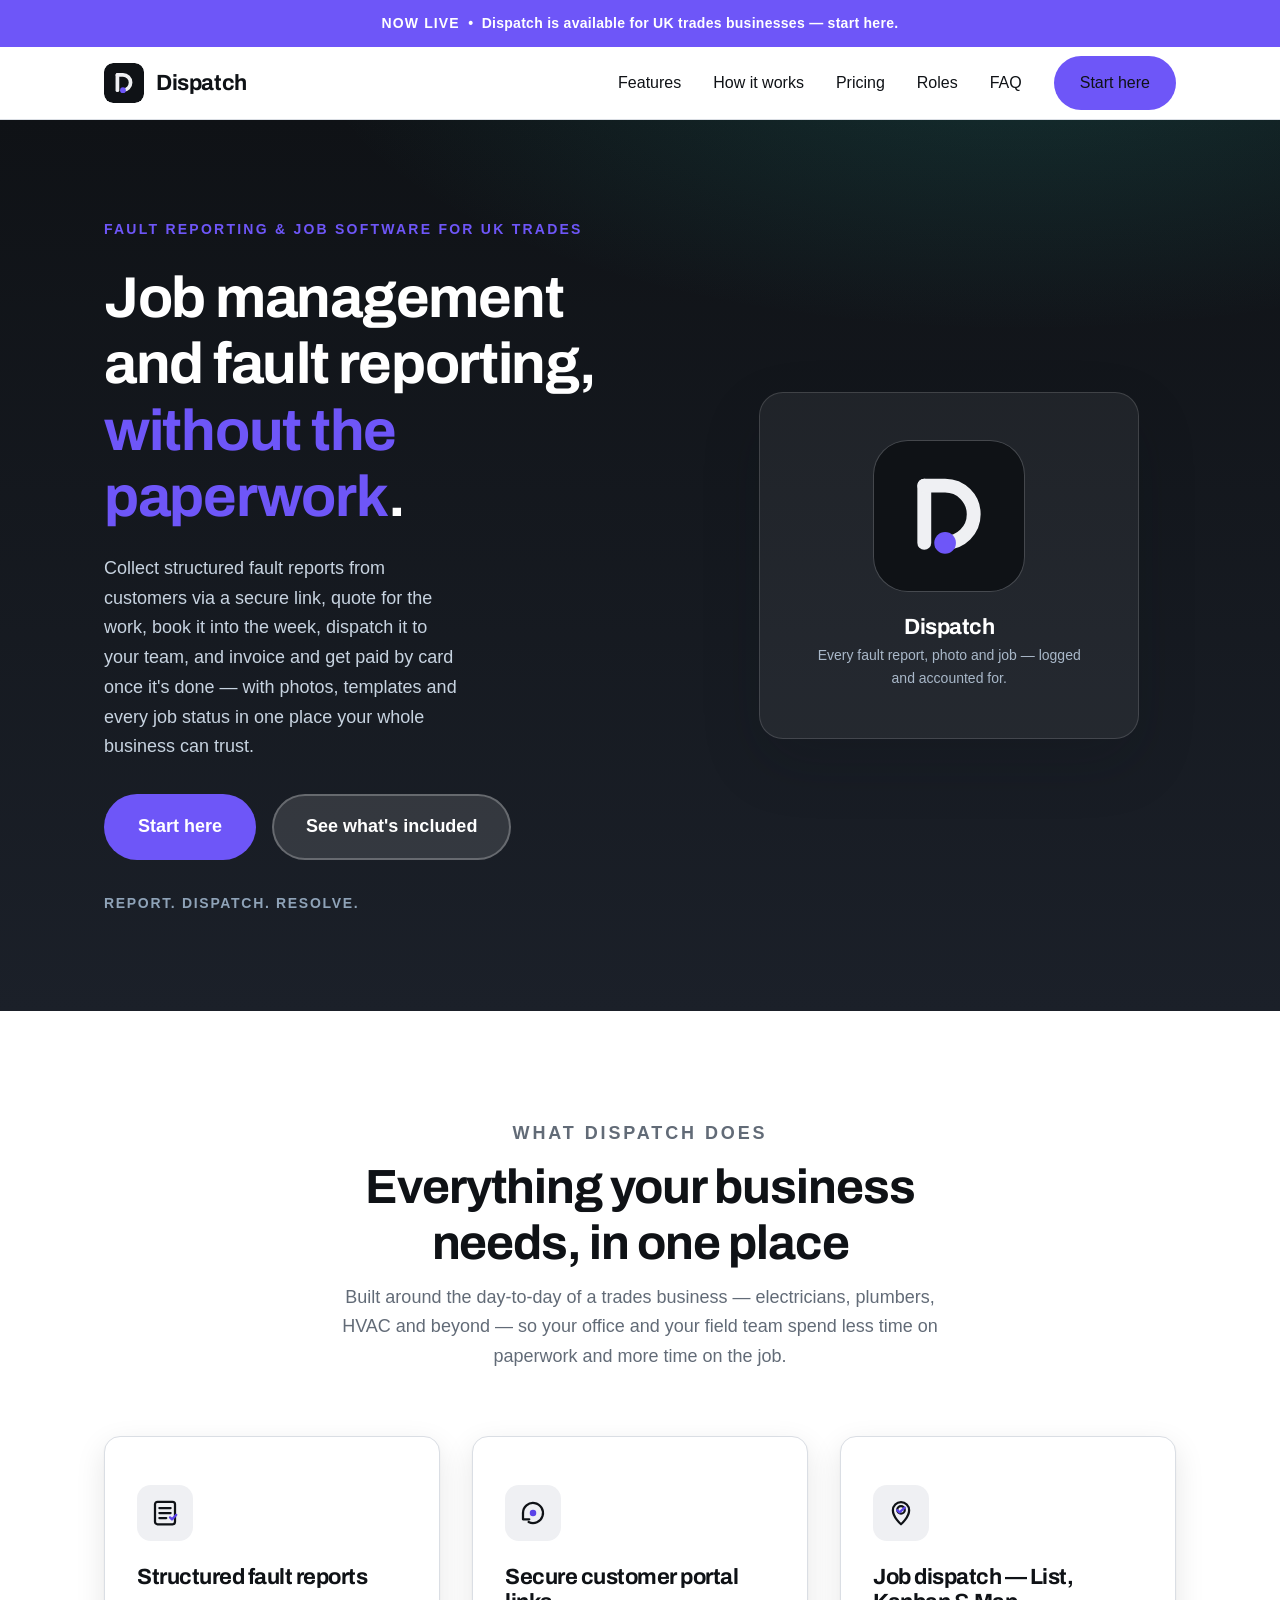
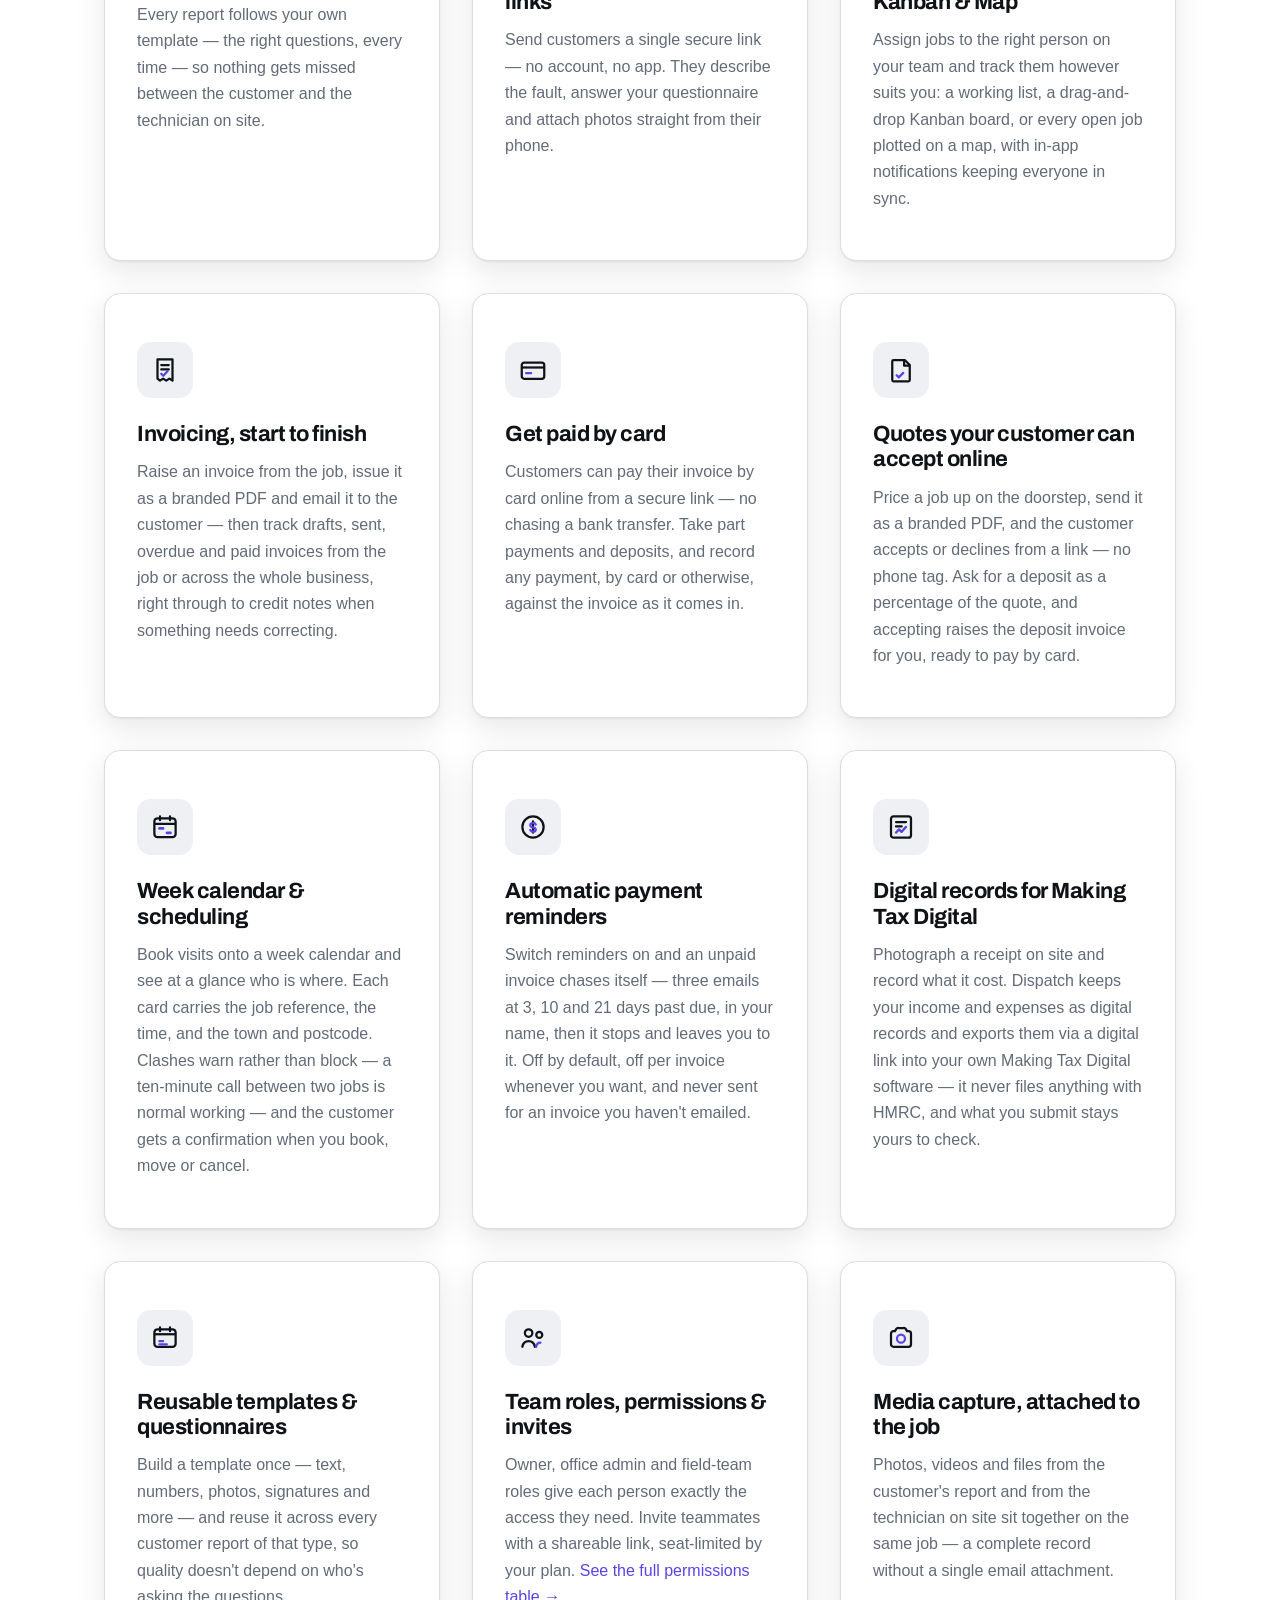
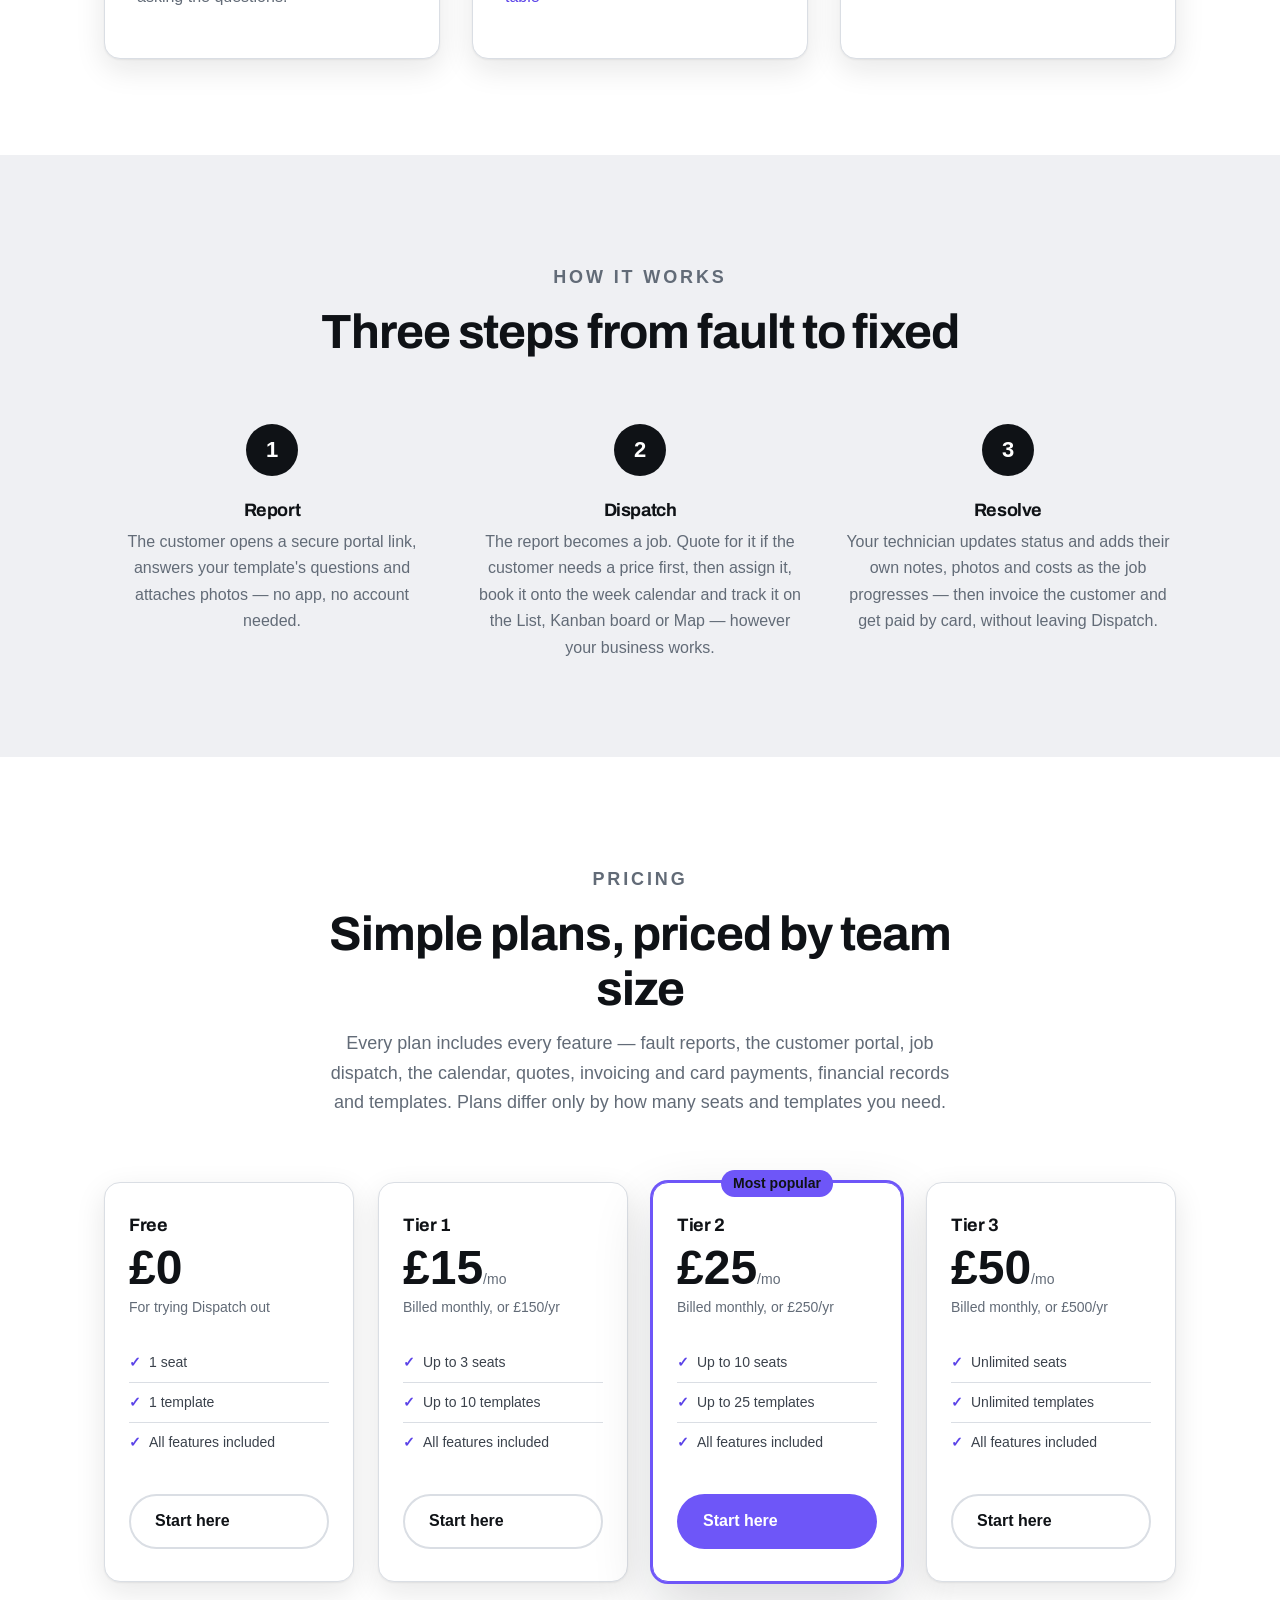
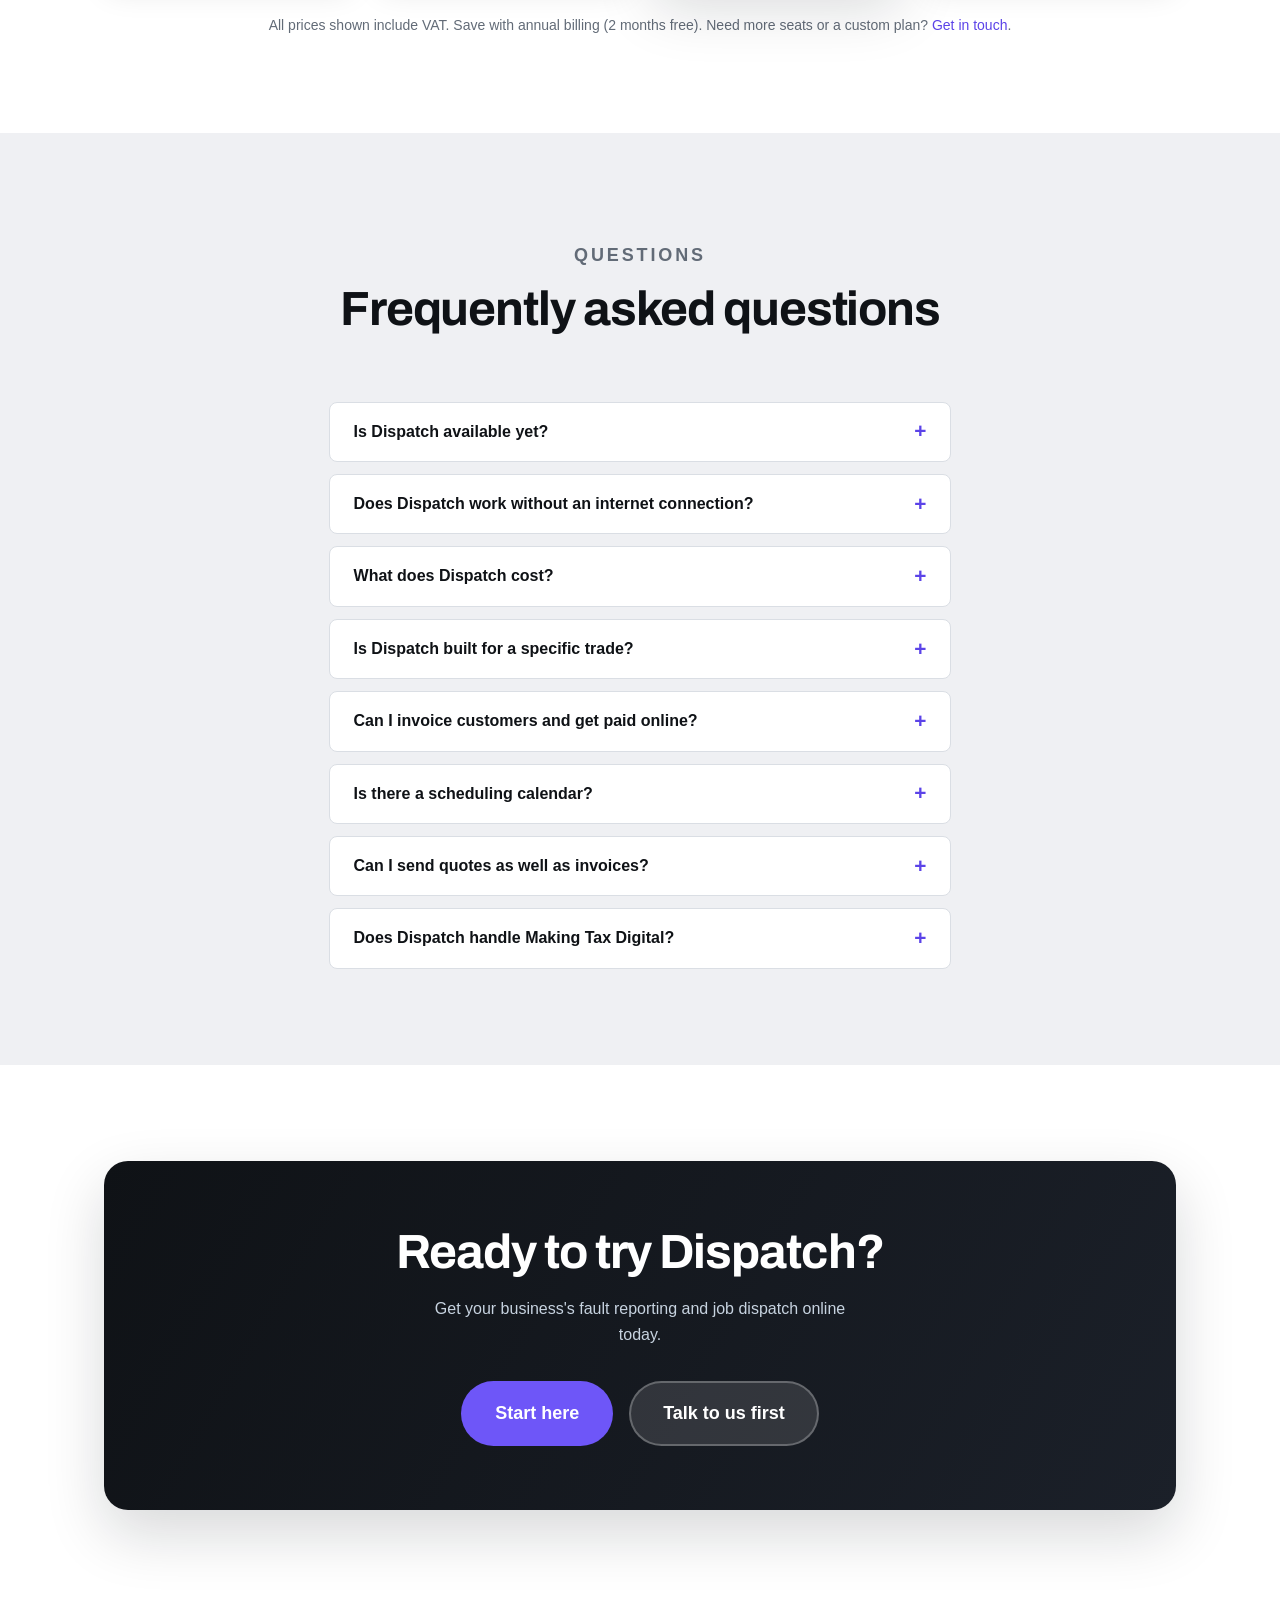
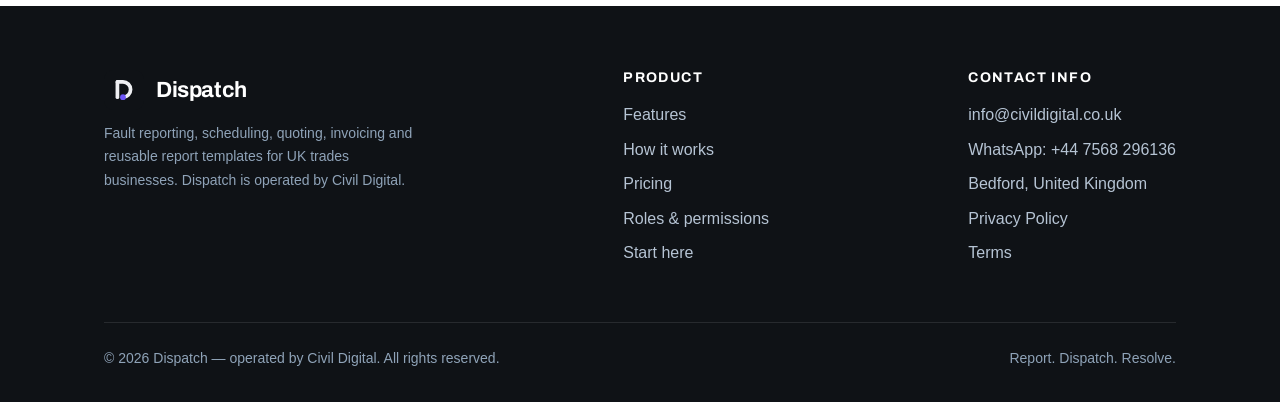
==== commit 7587c0a0: "Retarget homepage on "job management", add pricing schema, complete Cards The homepage title led on " ====
--- a/index.html
+++ b/index.html
@@ -3,8 +3,8 @@
 <head>
   <meta charset="UTF-8">
   <meta name="viewport" content="width=device-width, initial-scale=1.0">
-  <title>Fault Reporting &amp; Job Dispatch Software for Trades | Dispatch</title>
-  <meta name="description" content="Dispatch is UK software for trades businesses — electricians, plumbers, HVAC and other field-service teams: structured customer fault reports, secure portal links, job dispatch with List, Kanban &amp; Map views, a week calendar, quotes with deposits, invoicing with online card payments, and digital records for Making Tax Digital.">
+  <title>Job Management Software for Trades &amp; Field Service | Dispatch</title>
+  <meta name="description" content="Job management software for UK trades — electricians, plumbers and field-service teams. Fault reports, scheduling, quotes and invoicing. Free plan available.">
   <link rel="canonical" href="https://dispatch.civildigital.co.uk/">
   <meta name="theme-color" content="#0F1216">
 
@@ -12,7 +12,7 @@
   <meta property="og:type" content="website">
   <meta property="og:site_name" content="Dispatch">
   <meta property="og:locale" content="en_GB">
-  <meta property="og:title" content="Dispatch — fault reporting &amp; job dispatch software for trades">
+  <meta property="og:title" content="Dispatch — job management &amp; fault reporting software for trades">
   <meta property="og:description" content="Structured fault reports, secure customer portal links, job dispatch (List, Kanban &amp; Map), a week calendar, quotes with deposits, invoicing with card payments and reusable templates — built for UK trades businesses.">
   <meta property="og:url" content="https://dispatch.civildigital.co.uk/">
   <meta property="og:image" content="https://dispatch.civildigital.co.uk/images/og-default.png">
@@ -21,6 +21,10 @@
   <meta property="og:image:height" content="630">
   <meta property="og:image:alt" content="Dispatch — fault reporting and job dispatch software for trades">
   <meta name="twitter:card" content="summary_large_image">
+  <meta name="twitter:title" content="Dispatch — job management &amp; fault reporting software for trades">
+  <meta name="twitter:description" content="Structured fault reports, secure customer portal links, job dispatch (List, Kanban &amp; Map), a week calendar, quotes with deposits, invoicing with card payments and reusable templates — built for UK trades businesses.">
+  <meta name="twitter:image" content="https://dispatch.civildigital.co.uk/images/og-default.png">
+  <meta name="twitter:image:alt" content="Dispatch — fault reporting and job dispatch software for trades">
 
   <link rel="icon" href="/favicon.ico" sizes="32x32">
   <link rel="icon" href="/assets/brand/dispatch-logo.svg?v=2" type="image/svg+xml">
@@ -38,6 +42,19 @@
     "operatingSystem": "Web",
     "description": "Dispatch helps trades businesses — electricians, plumbers, HVAC and other field-service teams — collect structured customer fault reports, manage jobs (List, Kanban and Map), book visits on a week calendar, send quotes the customer accepts online with an optional deposit, raise and send invoices with online card payment and automatic reminders, keep digital income and expense records for export into Making Tax Digital software, build reusable report templates, and coordinate teams with role-based access and invites.",
     "slogan": "Report. Dispatch. Resolve.",
+    "offers": {
+      "@type": "AggregateOffer",
+      "priceCurrency": "GBP",
+      "lowPrice": "0",
+      "highPrice": "50",
+      "offerCount": 4,
+      "offers": [
+      { "@type": "Offer", "name": "Free", "price": "0", "priceCurrency": "GBP", "priceSpecification": { "@type": "UnitPriceSpecification", "price": "0", "priceCurrency": "GBP", "valueAddedTaxIncluded": true, "referenceQuantity": { "@type": "QuantitativeValue", "value": 1, "unitCode": "MON" } } },
+      { "@type": "Offer", "name": "Tier 1", "price": "15", "priceCurrency": "GBP", "priceSpecification": { "@type": "UnitPriceSpecification", "price": "15", "priceCurrency": "GBP", "valueAddedTaxIncluded": true, "referenceQuantity": { "@type": "QuantitativeValue", "value": 1, "unitCode": "MON" } } },
+      { "@type": "Offer", "name": "Tier 2", "price": "25", "priceCurrency": "GBP", "priceSpecification": { "@type": "UnitPriceSpecification", "price": "25", "priceCurrency": "GBP", "valueAddedTaxIncluded": true, "referenceQuantity": { "@type": "QuantitativeValue", "value": 1, "unitCode": "MON" } } },
+      { "@type": "Offer", "name": "Tier 3", "price": "50", "priceCurrency": "GBP", "priceSpecification": { "@type": "UnitPriceSpecification", "price": "50", "priceCurrency": "GBP", "valueAddedTaxIncluded": true, "referenceQuantity": { "@type": "QuantitativeValue", "value": 1, "unitCode": "MON" } } }
+      ]
+    },
     "publisher": { "@id": "https://dispatch.civildigital.co.uk/#organization" }
   }
   </script>
@@ -151,7 +168,7 @@
       <div class="container">
         <div class="hero__copy">
           <span class="eyebrow">Fault reporting &amp; job software for UK trades</span>
-          <h1>Fault reporting and job dispatch, <span class="accent">without the paperwork</span>.</h1>
+          <h1>Job management and fault reporting, <span class="accent">without the paperwork</span>.</h1>
           <p class="hero__lead">Collect structured fault reports from customers via a secure link, quote for the work, book it into the week, dispatch it to your team, and invoice and get paid by card once it's done — with photos, templates and every job status in one place your whole business can trust.</p>
           <div class="hero__actions">
             <a class="btn btn--primary btn--lg" href="https://app.dispatch.civildigital.co.uk">Start here</a>
--- a/assets/css/styles.css
+++ b/assets/css/styles.css
@@ -305,6 +305,10 @@
 .footer-links li { margin-bottom: var(--sp-2); }
 .footer-links a { color: #b6c4d4; }
 .footer-links a:hover { color: var(--volt); text-decoration: none; }
+@media (max-width: 760px) {
+  .footer-links a { display: inline-block; padding-block: 10px; }
+  .footer-links li { margin-bottom: 0; }
+}
 .footer-bottom {
   border-top: 1px solid rgba(255,255,255,.1); margin-top: var(--sp-7); padding-top: var(--sp-5);
   display: flex; justify-content: space-between; gap: var(--sp-4); flex-wrap: wrap;
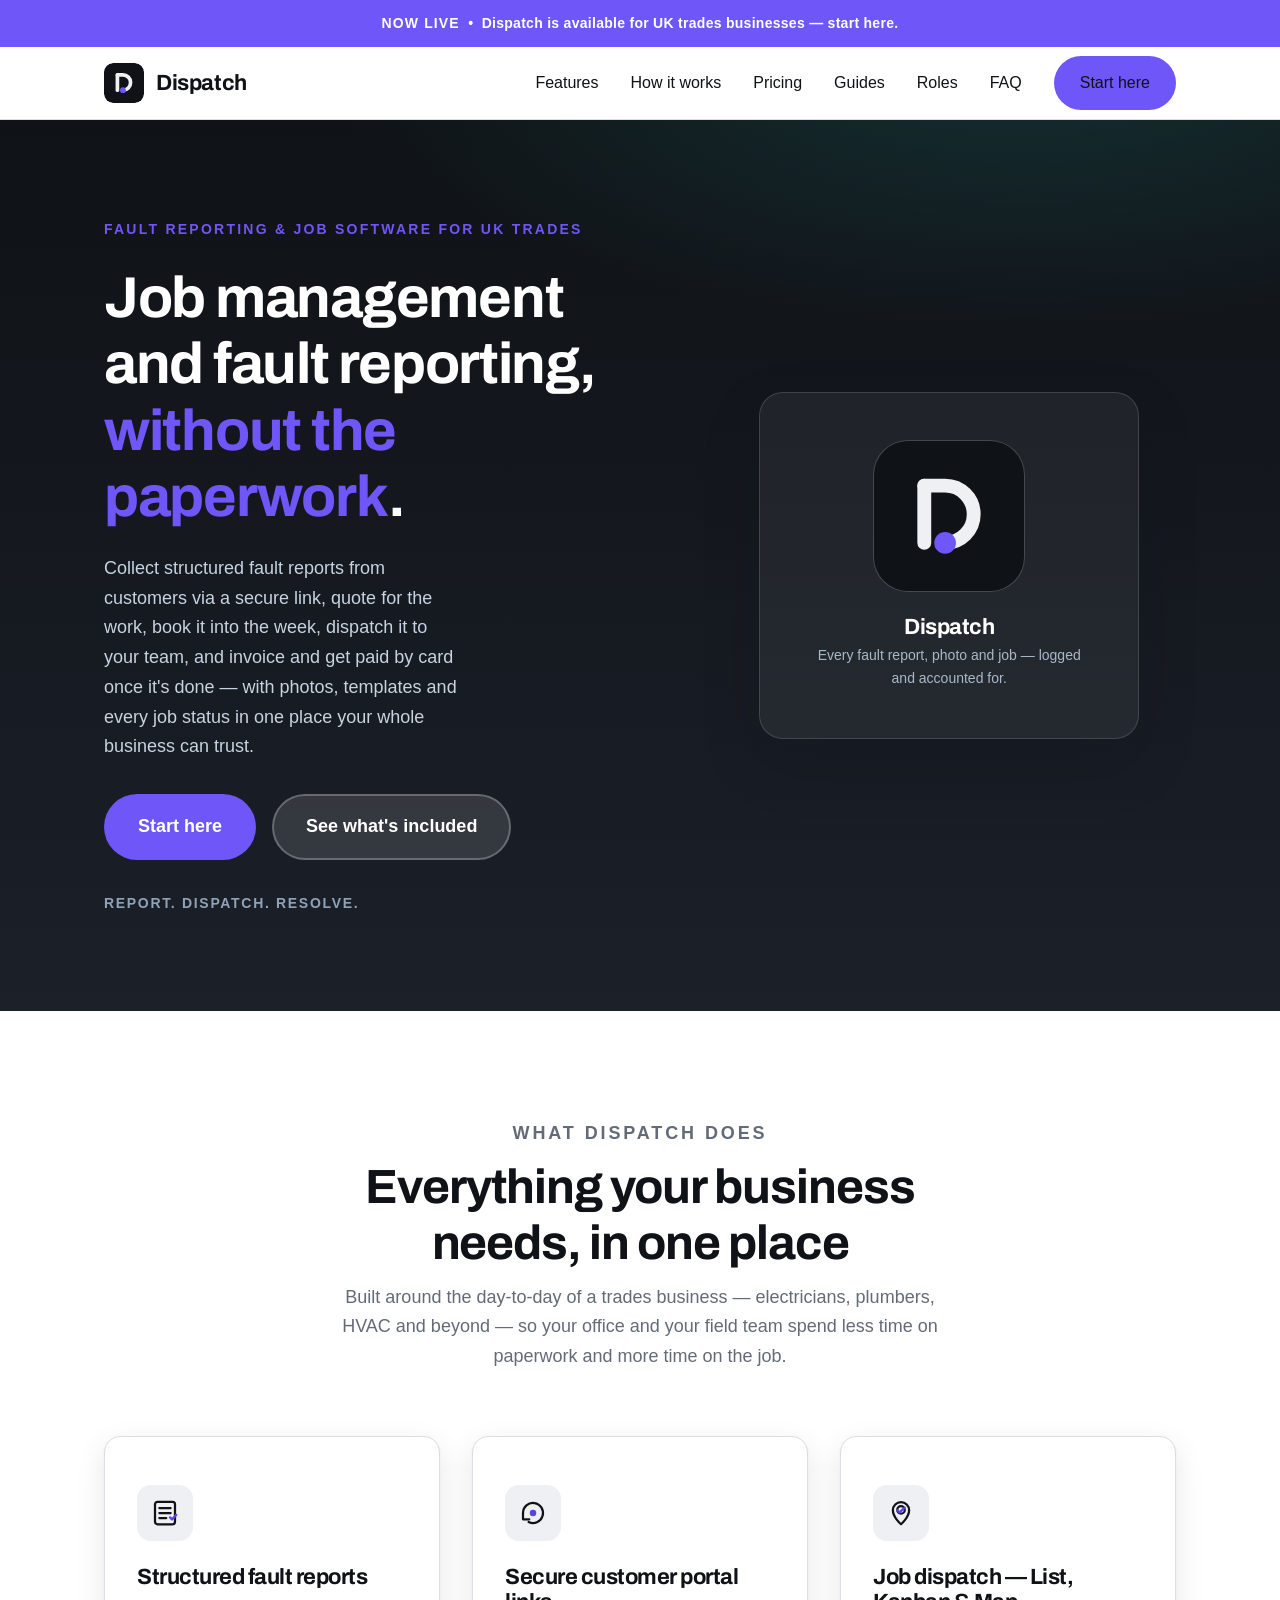
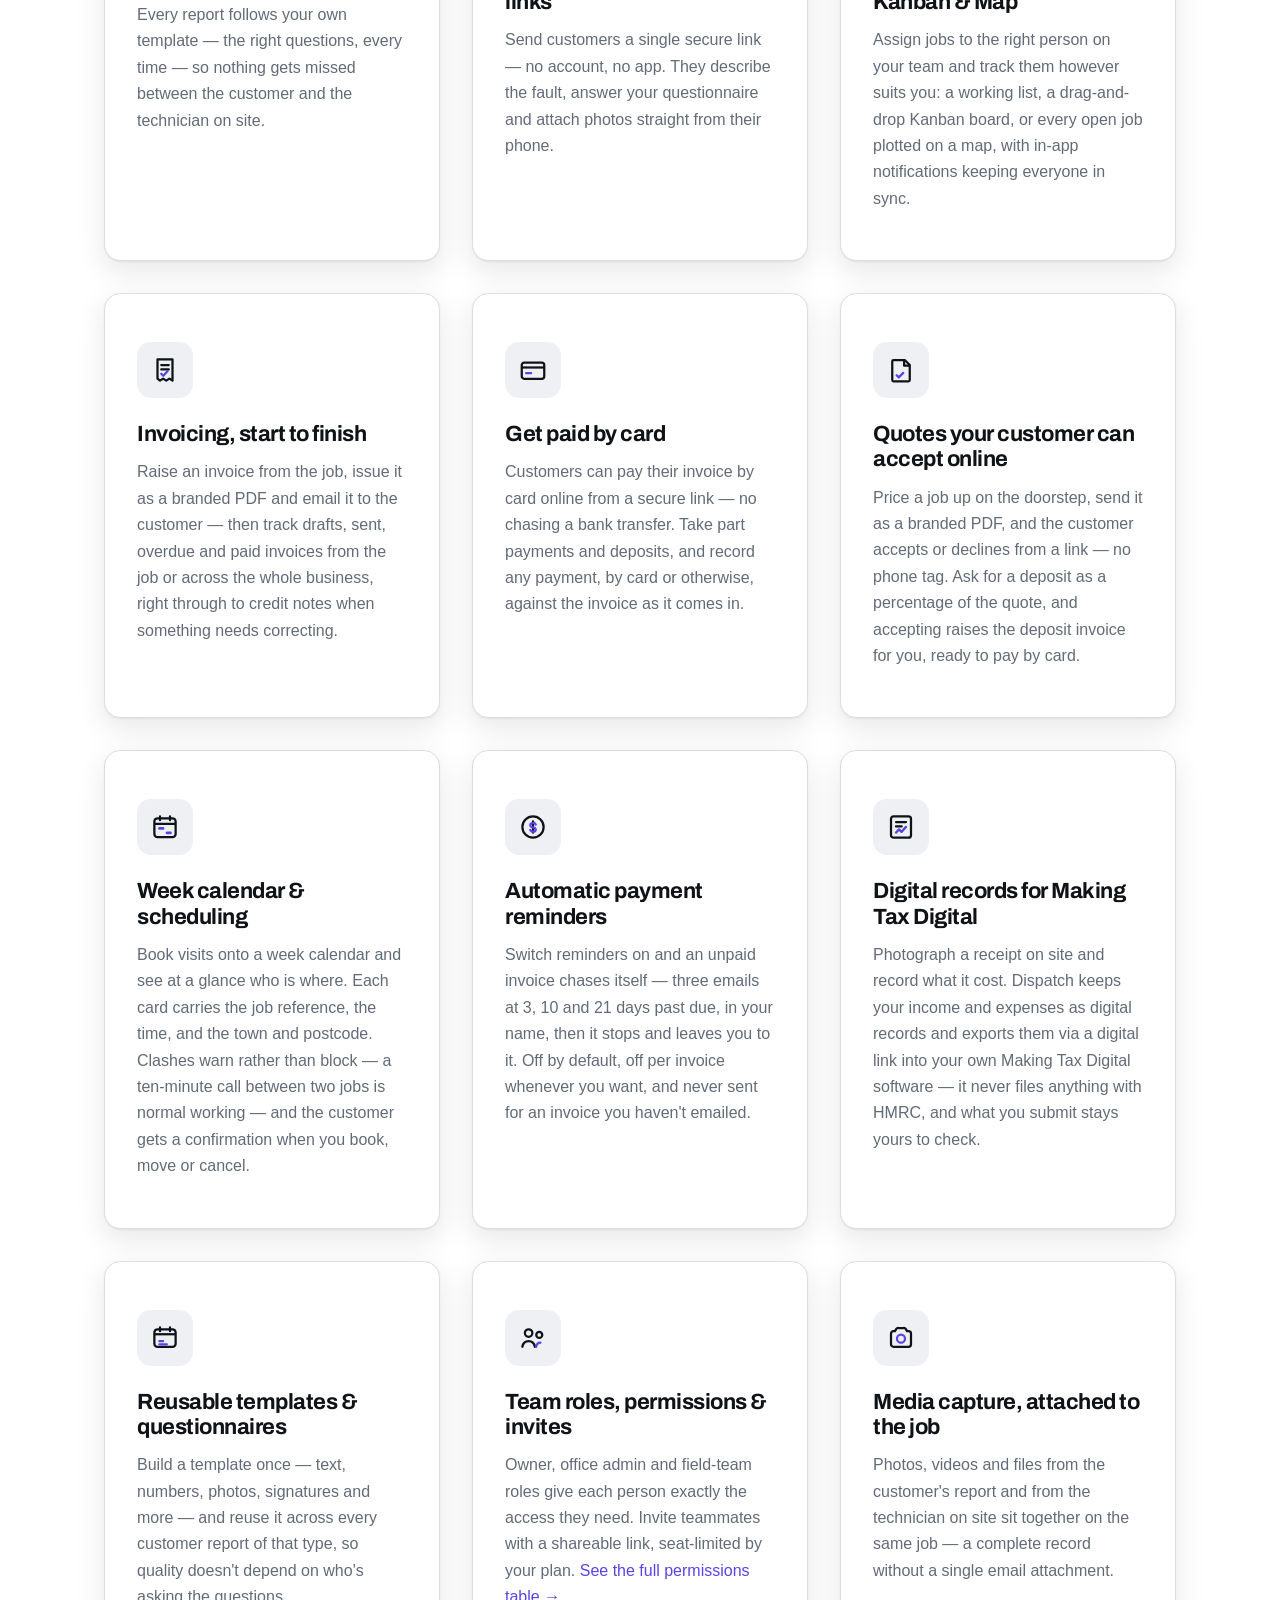
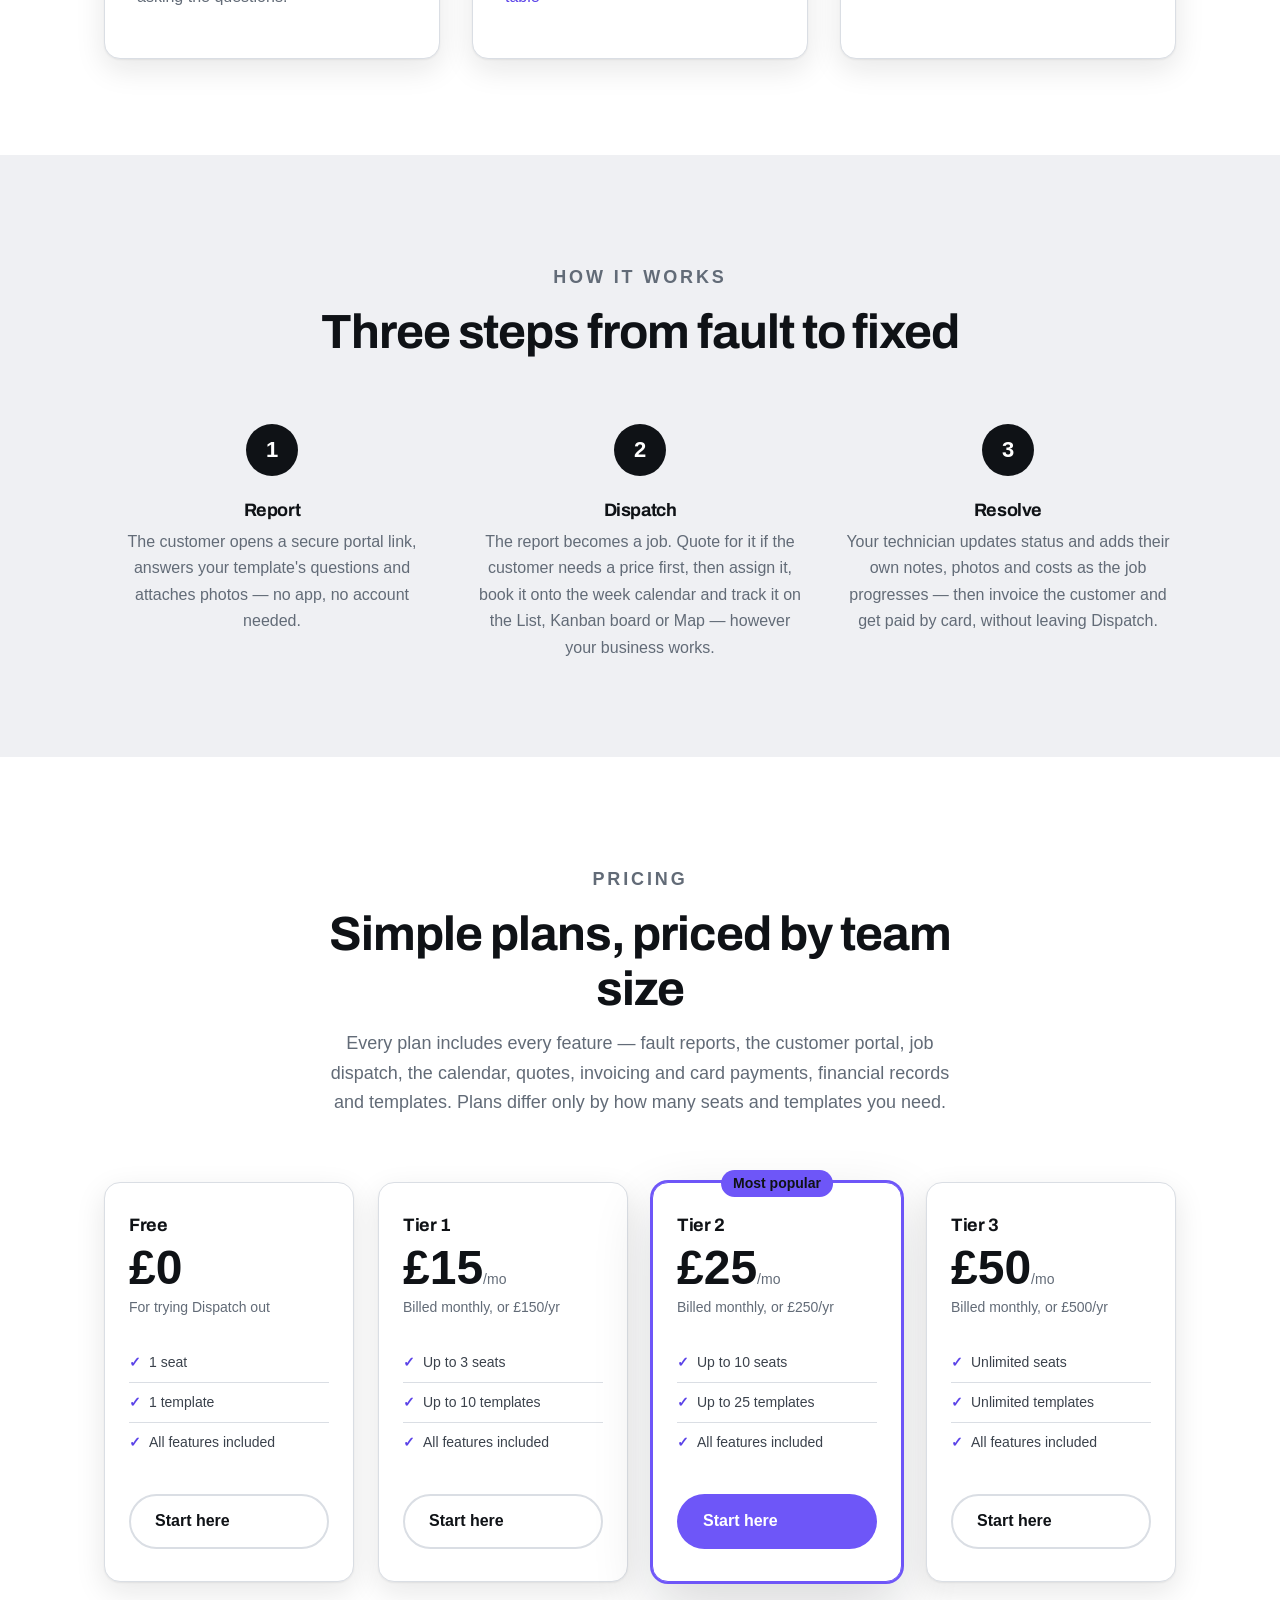
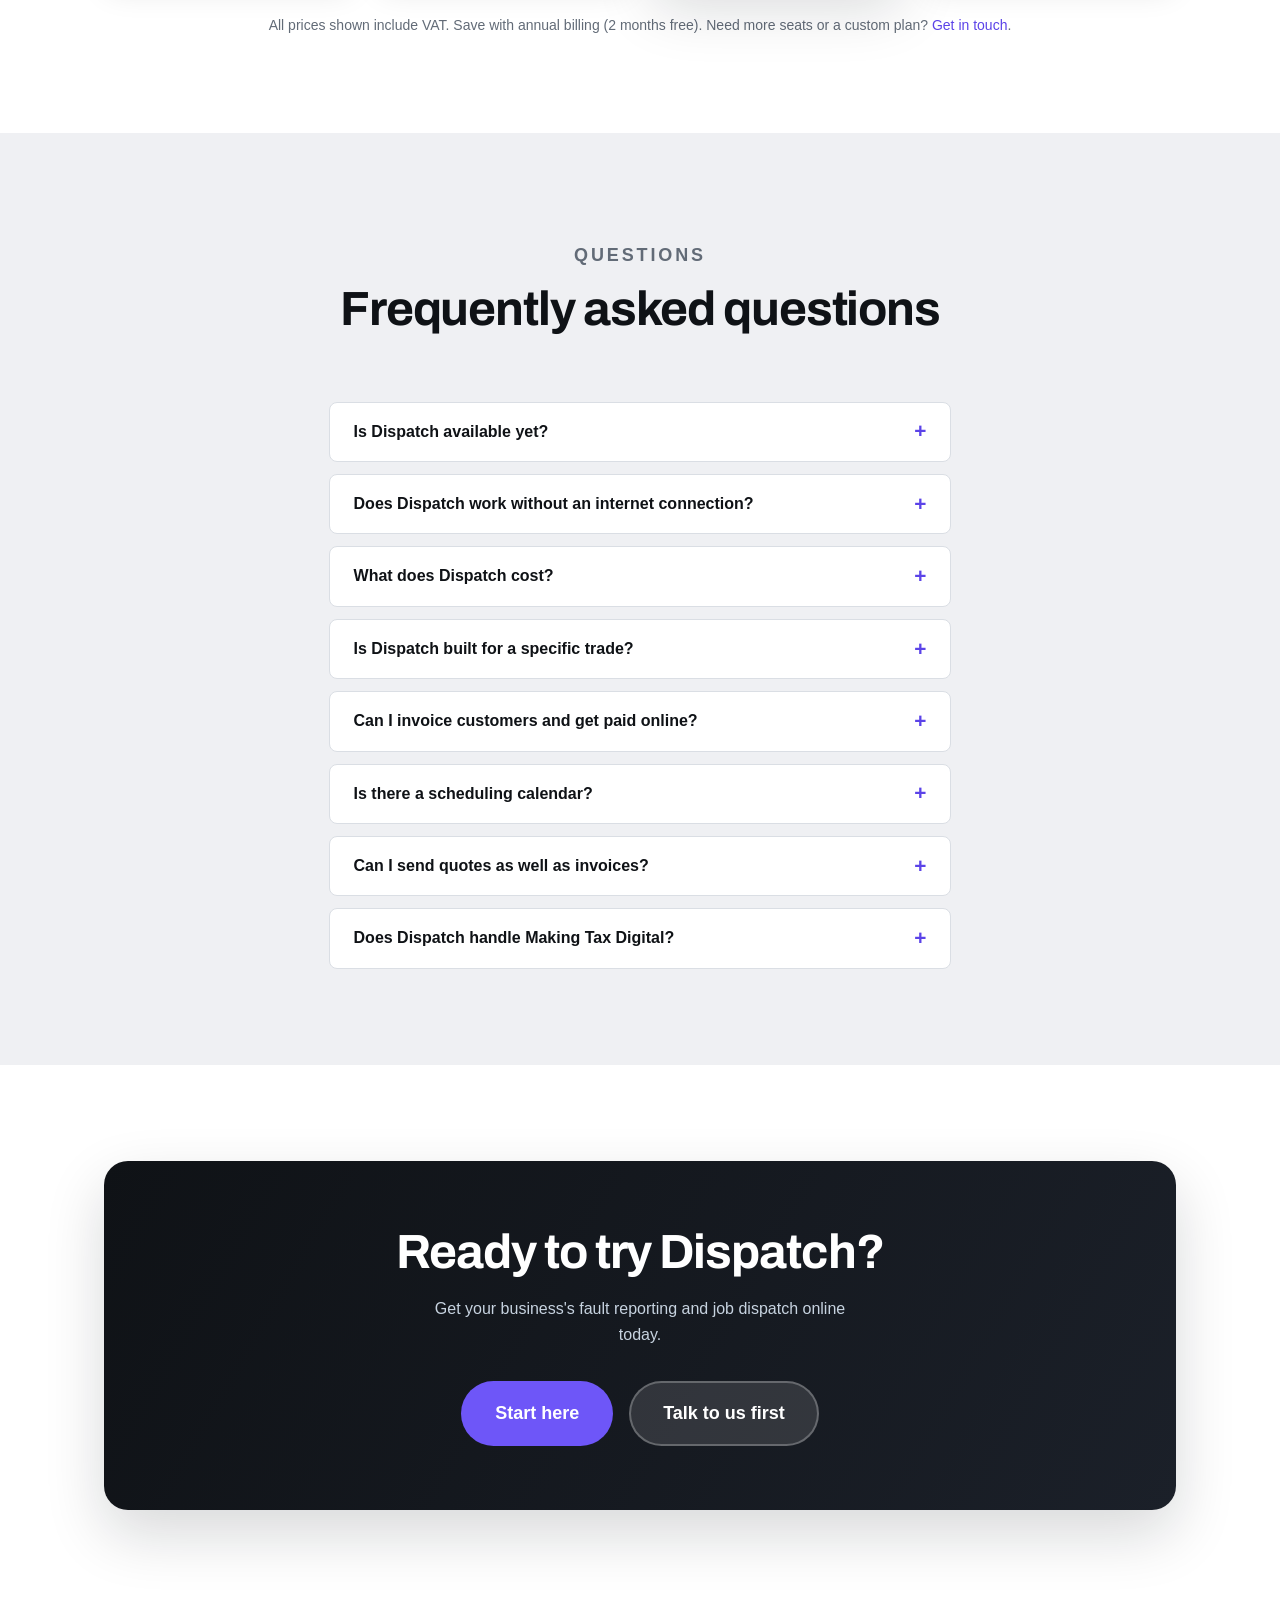
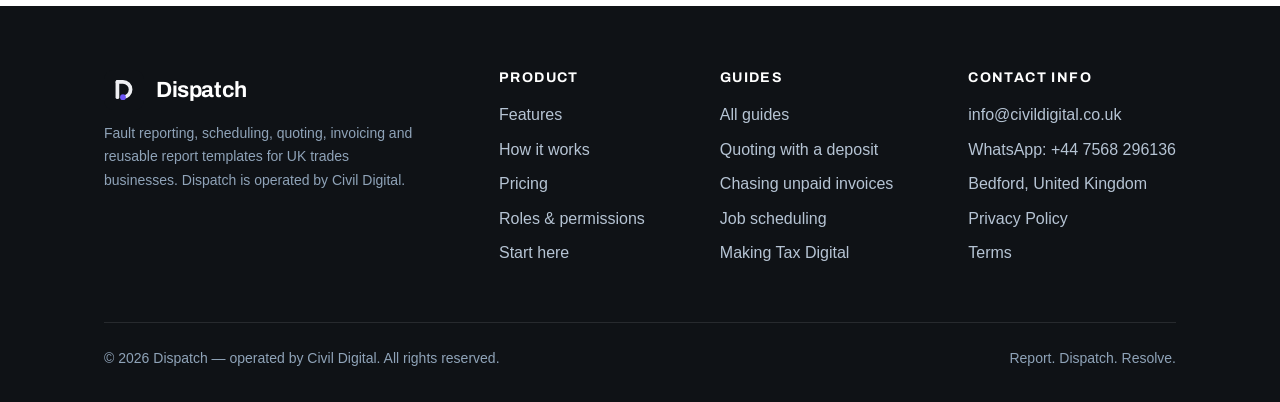
==== commit c9a65231: "Add a guides section: four articles, hub page and site-wide links DRAFT FOR REVIEW — not pushed. Dis" ====
--- a/index.html
+++ b/index.html
@@ -154,6 +154,7 @@
         <li><a href="#features">Features</a></li>
         <li><a href="#how">How it works</a></li>
         <li><a href="#pricing">Pricing</a></li>
+        <li><a href="/guides/">Guides</a></li>
         <li><a href="/roles/">Roles</a></li>
         <li><a href="#faq">FAQ</a></li>
         <li class="nav__cta"><a class="btn btn--primary" href="https://app.dispatch.civildigital.co.uk">Start here</a></li>
@@ -521,6 +522,16 @@
             <li><a href="https://app.dispatch.civildigital.co.uk">Start here</a></li>
           </ul>
         </nav>
+        <nav aria-label="Guides">
+          <h2>Guides</h2>
+          <ul class="footer-links">
+            <li><a href="/guides/">All guides</a></li>
+            <li><a href="/guides/quoting-with-a-deposit/">Quoting with a deposit</a></li>
+            <li><a href="/guides/chasing-unpaid-invoices/">Chasing unpaid invoices</a></li>
+            <li><a href="/guides/job-scheduling-small-team/">Job scheduling</a></li>
+            <li><a href="/guides/making-tax-digital-sole-trader/">Making Tax Digital</a></li>
+          </ul>
+        </nav>
         <div>
           <h2>Contact Info</h2>
           <ul class="footer-links">
--- a/assets/css/styles.css
+++ b/assets/css/styles.css
@@ -383,6 +383,16 @@
 .faq details[open] summary::after { transform: rotate(45deg); }
 .faq details p { margin-top: var(--sp-3); color: var(--body); }
 
+/* ---- Related-links card grid --------------------------------------------- */
+.link-grid { display: grid; grid-template-columns: repeat(auto-fit, minmax(240px, 1fr)); gap: var(--sp-5); }
+.link-card {
+  display: block; background: var(--surface-alt); border: 1px solid var(--line);
+  border-radius: var(--radius-sm); padding: var(--sp-5); transition: border-color .15s ease, transform .15s ease;
+}
+.link-card:hover { border-color: var(--volt); transform: translateY(-2px); text-decoration: none; }
+.link-card__title { color: var(--ink); font-weight: 700; display: block; margin-bottom: var(--sp-2); }
+.link-card__desc { color: var(--muted); font-size: var(--fs-300); }
+
 /* ---- Responsive ----------------------------------------------------------- */
 @media (max-width: 980px) {
   .pricing-grid { grid-template-columns: repeat(2, 1fr); }
